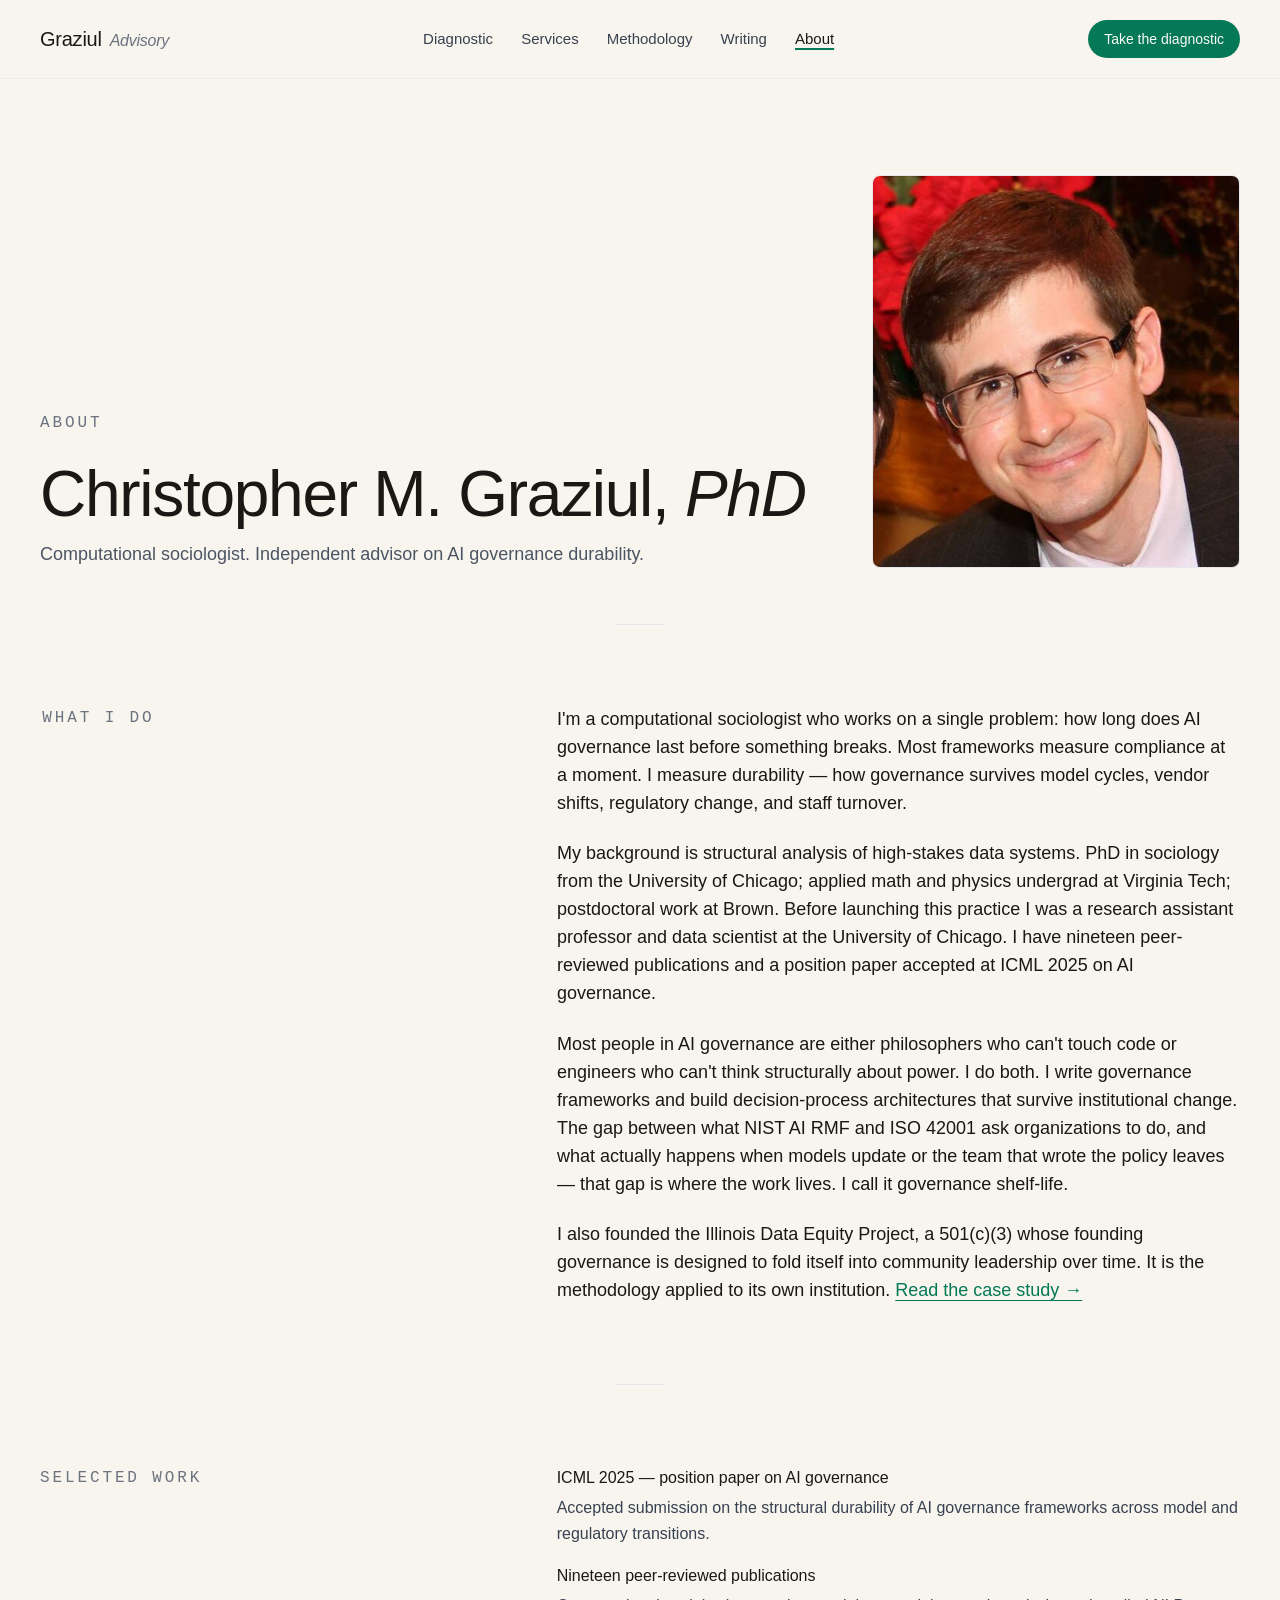
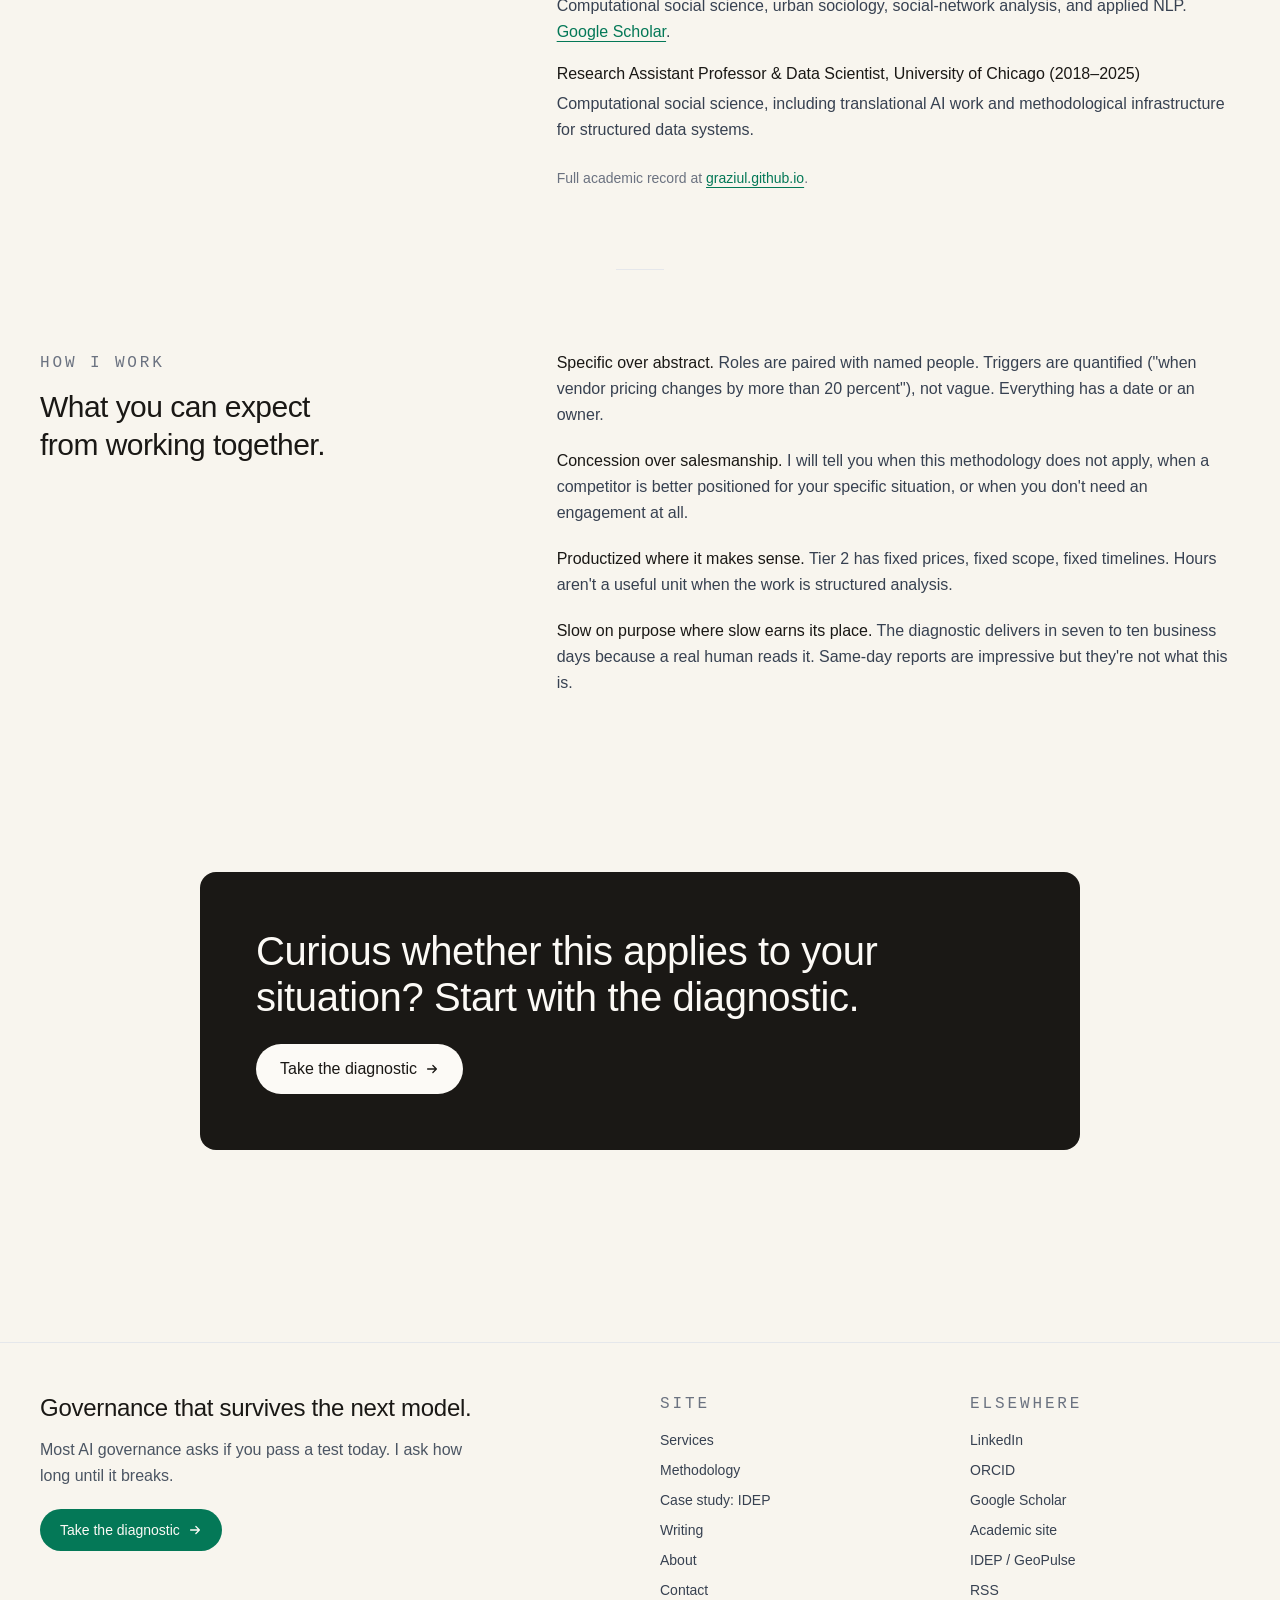
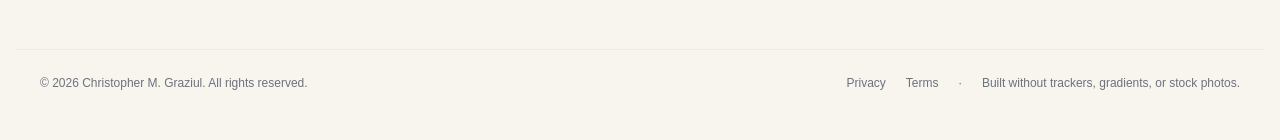
==== about/index.html @ d5909390 "deploy: typography fix + methodology consistency" ====
<!DOCTYPE html><html lang="en"> <head><meta charset="utf-8"><meta name="viewport" content="width=device-width, initial-scale=1, viewport-fit=cover"><meta name="generator" content="Astro v5.18.1"><title>About — Graziul Advisory</title><meta name="description" content="Christopher M. Graziul, PhD — computational sociologist working on AI governance durability. Independent advisory practice."><link rel="canonical" href="https://graziul.io/about/"><link rel="icon" href="/favicon.svg" type="image/svg+xml"><link rel="alternate icon" href="/favicon.ico"><link rel="apple-touch-icon" href="/apple-touch-icon.png"><meta name="theme-color" content="#F8F5EE" media="(prefers-color-scheme: light)"><meta property="og:site_name" content="Graziul Advisory"><meta property="og:title" content="About — Graziul Advisory"><meta property="og:description" content="Christopher M. Graziul, PhD — computational sociologist working on AI governance durability. Independent advisory practice."><meta property="og:url" content="https://graziul.io/about/"><meta property="og:type" content="website"><meta property="og:image" content="https://graziul.io/og/default.png"><meta name="twitter:card" content="summary_large_image"><meta name="twitter:creator" content="@cgraziul"><meta name="twitter:title" content="About — Graziul Advisory"><meta name="twitter:description" content="Christopher M. Graziul, PhD — computational sociologist working on AI governance durability. Independent advisory practice."><meta name="twitter:image" content="https://graziul.io/og/default.png"><link rel="alternate" type="application/rss+xml" title="Graziul Advisory — Writing" href="/writing/rss.xml"><link rel="sitemap" href="/sitemap-index.xml"><script defer data-domain="graziul.io" src="https://plausible.io/js/script.js"></script><script type="application/ld+json">{"@context":"https://schema.org","@type":"Person","name":"Christopher M. Graziul","givenName":"Christopher","familyName":"Graziul","jobTitle":"AI Governance Advisor","url":"https://graziul.io/","sameAs":["https://graziul.github.io/","https://orcid.org/0000-0001-8350-077X","https://scholar.google.com/citations?user=OQr5RwsAAAAJ","https://www.linkedin.com/in/christopher-graziul-6250344/"],"alumniOf":[{"@type":"CollegeOrUniversity","name":"University of Chicago"},{"@type":"CollegeOrUniversity","name":"Brown University"},{"@type":"CollegeOrUniversity","name":"Virginia Tech"}],"knowsAbout":["AI governance","AI policy durability","Computational sociology","Algorithmic accountability","Public-interest data infrastructure"]}</script><link rel="stylesheet" href="/_astro/index.4NivRf9x.css"><script type="module" src="/_astro/page.BT_9kWGp.js"></script></head> <body class="min-h-dvh bg-paper text-ink antialiased"> <a href="#main" class="sr-only focus:not-sr-only focus:fixed focus:top-3 focus:left-3 focus:z-50 focus:bg-ink focus:text-paper focus:px-4 focus:py-2 focus:rounded-md">
Skip to content
</a> <header class="border-b border-slate-200/70 bg-paper/85 backdrop-blur-sm sticky top-0 z-40"> <div class="container-wide flex items-center justify-between gap-6 py-4 md:py-5"> <a href="/" class="group inline-flex items-baseline gap-2 font-display text-lg md:text-xl tracking-tight text-ink hover:text-brand-800 transition-colors" aria-label="Graziul Advisory — home"> <span class="font-medium">Graziul</span> <span class="text-slate-500 text-sm md:text-base font-normal italic">Advisory</span> </a> <nav aria-label="Primary" class="hidden md:block"> <ul class="flex items-center gap-7 text-[15px] text-slate-700"> <li> <a href="/diagnostic/" class="transition-colors hover:text-brand-800 underline-offset-4 no-underline"> Diagnostic </a> </li><li> <a href="/services/" class="transition-colors hover:text-brand-800 underline-offset-4 no-underline"> Services </a> </li><li> <a href="/methodology/" class="transition-colors hover:text-brand-800 underline-offset-4 no-underline"> Methodology </a> </li><li> <a href="/writing/" class="transition-colors hover:text-brand-800 underline-offset-4 no-underline"> Writing </a> </li><li> <a href="/about/" aria-current="page" class="transition-colors hover:text-brand-800 underline-offset-4 text-ink underline decoration-brand-700 decoration-2"> About </a> </li> </ul> </nav> <div class="flex items-center gap-3"> <a href="/diagnostic/" class="hidden sm:inline-flex items-center gap-2 bg-brand-700 text-paper-50 px-4 py-2 rounded-full text-sm font-medium hover:bg-brand-800 transition-colors">
Take the diagnostic
</a>  <details class="md:hidden relative"> <summary class="list-none cursor-pointer p-2 -mr-2 rounded text-ink" aria-label="Toggle menu"> <svg width="22" height="22" viewBox="0 0 24 24" fill="none" stroke="currentColor" stroke-width="2" aria-hidden="true"> <path d="M4 7h16M4 12h16M4 17h16" stroke-linecap="round"></path> </svg> </summary> <nav aria-label="Mobile primary" class="absolute right-0 top-full mt-2 w-56 rounded-lg border border-slate-200 bg-paper-50 shadow-lg p-2"> <ul class="flex flex-col text-[15px]"> <li> <a href="/diagnostic/" class="block px-3 py-2 rounded-md hover:bg-slate-100"> Diagnostic </a> </li><li> <a href="/services/" class="block px-3 py-2 rounded-md hover:bg-slate-100"> Services </a> </li><li> <a href="/methodology/" class="block px-3 py-2 rounded-md hover:bg-slate-100"> Methodology </a> </li><li> <a href="/writing/" class="block px-3 py-2 rounded-md hover:bg-slate-100"> Writing </a> </li><li> <a href="/about/" class="block px-3 py-2 rounded-md hover:bg-slate-100"> About </a> </li> <li> <a href="/contact/" class="block px-3 py-2 rounded-md hover:bg-slate-100">
Contact
</a> </li> </ul> </nav> </details> </div> </div> </header> <main id="main" class="flex flex-col"> <section class="container-wide pt-20 md:pt-24 pb-10 md:pb-14"> <div class="grid md:grid-cols-12 gap-8 md:gap-12 items-end"> <div class="md:col-span-7 lg:col-span-8"> <p class="eyebrow">About</p> <h1 class="display-headline mt-6 text-4xl md:text-5xl lg:text-6xl leading-[1.05] tracking-tight">
Christopher M. Graziul, <span class="italic font-normal">PhD</span> </h1> <p class="mt-3 text-lg text-slate-600">
Computational sociologist. Independent advisor on AI governance durability.
</p> </div> <div class="md:col-span-5 lg:col-span-4"> <figure class="relative"> <img src="/images/chris-headshot.jpg" alt="Christopher M. Graziul" width="480" height="512" class="w-full max-w-[320px] md:max-w-none aspect-[15/16] object-cover rounded-lg border border-slate-200" loading="eager" decoding="async"> </figure> </div> </div> </section> <hr class="rule container-wide"> <section class="container-wide py-16 md:py-20"> <div class="grid md:grid-cols-12 gap-10"> <div class="md:col-span-4"> <p class="eyebrow">What I do</p> </div> <div class="md:col-span-7 md:col-start-6 prose prose-slate max-w-prose text-lg"> <p>
I'm a computational sociologist who works on a single problem: how
          long does AI governance last before something breaks. Most
          frameworks measure compliance at a moment. I measure durability —
          how governance survives model cycles, vendor shifts, regulatory
          change, and staff turnover.
</p> <p>
My background is structural analysis of high-stakes data systems.
          PhD in sociology from the University of Chicago; applied math and
          physics undergrad at Virginia Tech; postdoctoral work at Brown.
          Before launching this practice I was a research assistant
          professor and data scientist at the University of Chicago. I have
          nineteen peer-reviewed publications and a position paper accepted
          at ICML 2025 on AI governance.
</p> <p>
Most people in AI governance are either philosophers who can't
          touch code or engineers who can't think structurally about power.
          I do both. I write governance frameworks and build
          decision-process architectures that survive institutional change.
          The gap between what NIST AI RMF and ISO 42001 ask organizations
          to do, and what actually happens when models update or the team
          that wrote the policy leaves — that gap is where the work lives.
          I call it governance shelf-life.
</p> <p>
I also founded the Illinois Data Equity Project, a 501(c)(3) whose
          founding governance is designed to fold itself into community
          leadership over time. It is the methodology applied to its own
          institution.  <a href="/case-study/idep/" class="text-brand-700 hover:text-brand-800 underline underline-offset-4 decoration-1">
Read the case study →
</a> </p> </div> </div> </section> <hr class="rule container-wide"> <section class="container-wide py-16 md:py-20"> <div class="grid md:grid-cols-12 gap-10"> <div class="md:col-span-4"> <p class="eyebrow">Selected work</p> </div> <div class="md:col-span-7 md:col-start-6"> <ul class="space-y-4 text-slate-700"> <li> <p class="font-medium text-ink">ICML 2025 — position paper on AI governance</p> <p class="mt-1">Accepted submission on the structural durability of AI governance frameworks across model and regulatory transitions.</p> </li> <li> <p class="font-medium text-ink">Nineteen peer-reviewed publications</p> <p class="mt-1">Computational social science, urban sociology, social-network analysis, and applied NLP. <a href="https://scholar.google.com/citations?user=OQr5RwsAAAAJ" rel="noopener" class="text-brand-700 hover:text-brand-800 underline underline-offset-4 decoration-1">Google Scholar</a>.</p> </li> <li> <p class="font-medium text-ink">Research Assistant Professor &amp; Data Scientist, University of Chicago (2018–2025)</p> <p class="mt-1">Computational social science, including translational AI work and methodological infrastructure for structured data systems.</p> </li> </ul> <p class="mt-6 text-sm text-slate-500">
Full academic record at  <a href="https://graziul.github.io/" rel="noopener" class="text-brand-700 hover:text-brand-800 underline underline-offset-4 decoration-1">graziul.github.io</a>.
</p> </div> </div> </section> <hr class="rule container-wide"> <section class="container-wide py-16 md:py-20"> <div class="grid md:grid-cols-12 gap-10"> <div class="md:col-span-4"> <p class="eyebrow">How I work</p> <h2 class="display-headline mt-3 text-2xl md:text-3xl leading-tight">
What you can expect from working together.
</h2> </div> <div class="md:col-span-7 md:col-start-6 space-y-5 text-slate-700"> <p> <span class="font-medium text-ink">Specific over abstract.</span>  Roles are paired with named people. Triggers are quantified
          ("when vendor pricing changes by more than 20 percent"), not vague.
          Everything has a date or an owner.
</p> <p> <span class="font-medium text-ink">Concession over salesmanship.</span>  I will tell you when this methodology does not apply, when a
          competitor is better positioned for your specific situation, or
          when you don't need an engagement at all.
</p> <p> <span class="font-medium text-ink">Productized where it makes sense.</span>  Tier 2 has fixed prices, fixed scope, fixed timelines. Hours
          aren't a useful unit when the work is structured analysis.
</p> <p> <span class="font-medium text-ink">Slow on purpose where slow earns its place.</span>  The diagnostic delivers in seven to ten business days because
          a real human reads it. Same-day reports are impressive but they're
          not what this is.
</p> </div> </div> </section> <section class="container-wide py-16 md:py-24"> <div class="rounded-2xl bg-ink text-paper-50 p-10 md:p-14"> <p class="font-display text-3xl md:text-4xl leading-tight max-w-3xl">
Curious whether this applies to your situation? Start with the diagnostic.
</p> <div class="mt-6"> <a href="/diagnostic/" class="inline-flex items-center gap-2 bg-paper-50 text-ink px-6 py-3 rounded-full font-medium hover:bg-paper-200 transition-colors">
Take the diagnostic
<svg width="14" height="14" viewBox="0 0 16 16" fill="none" aria-hidden="true"> <path d="M3 8h10M9 4l4 4-4 4" stroke="currentColor" stroke-width="1.5" stroke-linecap="round" stroke-linejoin="round"></path> </svg> </a> </div> </div> </section>  </main> <footer class="border-t border-slate-200 mt-24 pb-12"> <div class="container-wide pt-12 grid gap-10 md:grid-cols-12"> <section class="md:col-span-6"> <p class="font-display text-2xl tracking-tight text-ink">
Governance that survives the next model.
</p> <p class="mt-3 text-slate-600 max-w-md">
Most AI governance asks if you pass a test today. I ask how long until it breaks.
</p> <a href="/diagnostic/" class="mt-5 inline-flex items-center gap-2 bg-brand-700 text-paper-50 px-5 py-2.5 rounded-full text-sm font-medium hover:bg-brand-800 transition-colors">
Take the diagnostic
<svg width="14" height="14" viewBox="0 0 16 16" fill="none" aria-hidden="true"> <path d="M3 8h10M9 4l4 4-4 4" stroke="currentColor" stroke-width="1.5" stroke-linecap="round" stroke-linejoin="round"></path> </svg> </a> </section> <section class="md:col-span-3"> <p class="eyebrow mb-3">Site</p> <ul class="space-y-2 text-sm"> <li><a href="/services/" class="text-slate-700 hover:text-brand-800">Services</a></li> <li><a href="/methodology/" class="text-slate-700 hover:text-brand-800">Methodology</a></li> <li><a href="/case-study/idep/" class="text-slate-700 hover:text-brand-800">Case study: IDEP</a></li> <li><a href="/writing/" class="text-slate-700 hover:text-brand-800">Writing</a></li> <li><a href="/about/" class="text-slate-700 hover:text-brand-800">About</a></li> <li><a href="/contact/" class="text-slate-700 hover:text-brand-800">Contact</a></li> </ul> </section> <section class="md:col-span-3"> <p class="eyebrow mb-3">Elsewhere</p> <ul class="space-y-2 text-sm"> <li> <a href="https://www.linkedin.com/in/christopher-graziul-6250344/" class="text-slate-700 hover:text-brand-800" rel="me noopener">LinkedIn</a> </li> <li> <a href="https://orcid.org/0000-0001-8350-077X" class="text-slate-700 hover:text-brand-800" rel="me noopener">ORCID</a> </li> <li> <a href="https://scholar.google.com/citations?user=OQr5RwsAAAAJ" class="text-slate-700 hover:text-brand-800" rel="me noopener">Google Scholar</a> </li> <li> <a href="https://graziul.github.io/" class="text-slate-700 hover:text-brand-800" rel="me noopener">Academic site</a> </li> <li> <a href="https://github.com/graziul/GeoPulse" class="text-slate-700 hover:text-brand-800" rel="noopener">IDEP / GeoPulse</a> </li> <li> <a href="/writing/rss.xml" class="text-slate-700 hover:text-brand-800">RSS</a> </li> </ul> </section> </div> <div class="container-wide mt-12 pt-6 border-t border-slate-200/70 flex flex-col md:flex-row justify-between gap-4 text-xs text-slate-500"> <p>© 2026 Christopher M. Graziul. <span class="hidden md:inline">All rights reserved.</span></p> <ul class="flex flex-wrap gap-x-5 gap-y-1"> <li><a href="/privacy/" class="hover:text-brand-800">Privacy</a></li> <li><a href="/terms/" class="hover:text-brand-800">Terms</a></li> <li><span aria-hidden="true">·</span></li> <li>Built without trackers, gradients, or stock photos.</li> </ul> </div> </footer> </body></html>
---- _astro/index.4NivRf9x.css ----
*,:before,:after{--tw-border-spacing-x: 0;--tw-border-spacing-y: 0;--tw-translate-x: 0;--tw-translate-y: 0;--tw-rotate: 0;--tw-skew-x: 0;--tw-skew-y: 0;--tw-scale-x: 1;--tw-scale-y: 1;--tw-pan-x: ;--tw-pan-y: ;--tw-pinch-zoom: ;--tw-scroll-snap-strictness: proximity;--tw-gradient-from-position: ;--tw-gradient-via-position: ;--tw-gradient-to-position: ;--tw-ordinal: ;--tw-slashed-zero: ;--tw-numeric-figure: ;--tw-numeric-spacing: ;--tw-numeric-fraction: ;--tw-ring-inset: ;--tw-ring-offset-width: 0px;--tw-ring-offset-color: #fff;--tw-ring-color: rgb(59 130 246 / .5);--tw-ring-offset-shadow: 0 0 #0000;--tw-ring-shadow: 0 0 #0000;--tw-shadow: 0 0 #0000;--tw-shadow-colored: 0 0 #0000;--tw-blur: ;--tw-brightness: ;--tw-contrast: ;--tw-grayscale: ;--tw-hue-rotate: ;--tw-invert: ;--tw-saturate: ;--tw-sepia: ;--tw-drop-shadow: ;--tw-backdrop-blur: ;--tw-backdrop-brightness: ;--tw-backdrop-contrast: ;--tw-backdrop-grayscale: ;--tw-backdrop-hue-rotate: ;--tw-backdrop-invert: ;--tw-backdrop-opacity: ;--tw-backdrop-saturate: ;--tw-backdrop-sepia: ;--tw-contain-size: ;--tw-contain-layout: ;--tw-contain-paint: ;--tw-contain-style: }::backdrop{--tw-border-spacing-x: 0;--tw-border-spacing-y: 0;--tw-translate-x: 0;--tw-translate-y: 0;--tw-rotate: 0;--tw-skew-x: 0;--tw-skew-y: 0;--tw-scale-x: 1;--tw-scale-y: 1;--tw-pan-x: ;--tw-pan-y: ;--tw-pinch-zoom: ;--tw-scroll-snap-strictness: proximity;--tw-gradient-from-position: ;--tw-gradient-via-position: ;--tw-gradient-to-position: ;--tw-ordinal: ;--tw-slashed-zero: ;--tw-numeric-figure: ;--tw-numeric-spacing: ;--tw-numeric-fraction: ;--tw-ring-inset: ;--tw-ring-offset-width: 0px;--tw-ring-offset-color: #fff;--tw-ring-color: rgb(59 130 246 / .5);--tw-ring-offset-shadow: 0 0 #0000;--tw-ring-shadow: 0 0 #0000;--tw-shadow: 0 0 #0000;--tw-shadow-colored: 0 0 #0000;--tw-blur: ;--tw-brightness: ;--tw-contrast: ;--tw-grayscale: ;--tw-hue-rotate: ;--tw-invert: ;--tw-saturate: ;--tw-sepia: ;--tw-drop-shadow: ;--tw-backdrop-blur: ;--tw-backdrop-brightness: ;--tw-backdrop-contrast: ;--tw-backdrop-grayscale: ;--tw-backdrop-hue-rotate: ;--tw-backdrop-invert: ;--tw-backdrop-opacity: ;--tw-backdrop-saturate: ;--tw-backdrop-sepia: ;--tw-contain-size: ;--tw-contain-layout: ;--tw-contain-paint: ;--tw-contain-style: }*,:before,:after{box-sizing:border-box;border-width:0;border-style:solid;border-color:#e5e7eb}:before,:after{--tw-content: ""}html,:host{line-height:1.5;-webkit-text-size-adjust:100%;-moz-tab-size:4;-o-tab-size:4;tab-size:4;font-family:Inter,-apple-system,BlinkMacSystemFont,Segoe UI,Roboto,Helvetica,Arial,sans-serif;font-feature-settings:normal;font-variation-settings:normal;-webkit-tap-highlight-color:transparent}body{margin:0;line-height:inherit}hr{height:0;color:inherit;border-top-width:1px}abbr:where([title]){-webkit-text-decoration:underline dotted;text-decoration:underline dotted}h1,h2,h3,h4,h5,h6{font-size:inherit;font-weight:inherit}b,strong{font-weight:bolder}code,kbd,samp,pre{font-family:JetBrains Mono,Menlo,Monaco,Consolas,Courier New,monospace;font-feature-settings:normal;font-variation-settings:normal;font-size:1em}small{font-size:80%}sub,sup{font-size:75%;line-height:0;position:relative;vertical-align:baseline}sub{bottom:-.25em}sup{top:-.5em}table{text-indent:0;border-color:inherit;border-collapse:collapse}button,input,optgroup,select,textarea{font-family:inherit;font-feature-settings:inherit;font-variation-settings:inherit;font-size:100%;font-weight:inherit;line-height:inherit;letter-spacing:inherit;color:inherit;margin:0;padding:0}button,select{text-transform:none}button,input:where([type=button]),input:where([type=reset]),input:where([type=submit]){-webkit-appearance:button;background-color:transparent;background-image:none}:-moz-focusring{outline:auto}:-moz-ui-invalid{box-shadow:none}progress{vertical-align:baseline}::-webkit-inner-spin-button,::-webkit-outer-spin-button{height:auto}[type=search]{-webkit-appearance:textfield;outline-offset:-2px}::-webkit-search-decoration{-webkit-appearance:none}::-webkit-file-upload-button{-webkit-appearance:button;font:inherit}summary{display:list-item}blockquote,dl,dd,h1,h2,h3,h4,h5,h6,hr,figure,p,pre{margin:0}fieldset{margin:0;padding:0}legend{padding:0}ol,ul,menu{list-style:none;margin:0;padding:0}dialog{padding:0}textarea{resize:vertical}input::-moz-placeholder,textarea::-moz-placeholder{opacity:1;color:#9ca3af}input::placeholder,textarea::placeholder{opacity:1;color:#9ca3af}button,[role=button]{cursor:pointer}:disabled{cursor:default}img,svg,video,canvas,audio,iframe,embed,object{display:block;vertical-align:middle}img,video{max-width:100%;height:auto}[hidden]:where(:not([hidden=until-found])){display:none}:root{color-scheme:light;--color-paper: 248 245 238;--color-ink: 26 24 21;--color-brand: 4 120 87}html{background-color:#f8f5ee;color:#1a1815;font-family:Inter,-apple-system,BlinkMacSystemFont,Segoe UI,Roboto,Helvetica,Arial,sans-serif;font-feature-settings:"cv11","ss01","ss03";text-rendering:optimizeLegibility;-webkit-font-smoothing:antialiased;-moz-osx-font-smoothing:grayscale}body{min-height:100dvh;line-height:1.625}::-moz-selection{background-color:#d1fae5;color:#064e3b}::selection{background-color:#d1fae5;color:#064e3b}*:focus-visible{outline:2px solid #047857;outline-offset:2px;border-radius:2px}h1,h2,h3,h4,h5,h6,p,ul,ol,figure{margin:0}a{color:inherit;text-decoration:inherit}.prose{color:#1a1815;max-width:68ch}.prose :where(p):not(:where([class~=not-prose],[class~=not-prose] *)){margin-top:1.25em;margin-bottom:1.25em}.prose :where([class~=lead]):not(:where([class~=not-prose],[class~=not-prose] *)){color:var(--tw-prose-lead);font-size:1.25em;line-height:1.6;margin-top:1.2em;margin-bottom:1.2em}.prose :where(a):not(:where([class~=not-prose],[class~=not-prose] *)){color:#047857;text-decoration:underline;font-weight:500;text-underline-offset:.2em;text-decoration-thickness:1px}.prose :where(a):not(:where([class~=not-prose],[class~=not-prose] *)):hover{color:#065f46}.prose :where(strong):not(:where([class~=not-prose],[class~=not-prose] *)){color:var(--tw-prose-bold);font-weight:600}.prose :where(a strong):not(:where([class~=not-prose],[class~=not-prose] *)){color:inherit}.prose :where(blockquote strong):not(:where([class~=not-prose],[class~=not-prose] *)){color:inherit}.prose :where(thead th strong):not(:where([class~=not-prose],[class~=not-prose] *)){color:inherit}.prose :where(ol):not(:where([class~=not-prose],[class~=not-prose] *)){list-style-type:decimal;margin-top:1.25em;margin-bottom:1.25em;padding-inline-start:1.625em}.prose :where(ol[type=A]):not(:where([class~=not-prose],[class~=not-prose] *)){list-style-type:upper-alpha}.prose :where(ol[type=a]):not(:where([class~=not-prose],[class~=not-prose] *)){list-style-type:lower-alpha}.prose :where(ol[type=A s]):not(:where([class~=not-prose],[class~=not-prose] *)){list-style-type:upper-alpha}.prose :where(ol[type=a s]):not(:where([class~=not-prose],[class~=not-prose] *)){list-style-type:lower-alpha}.prose :where(ol[type=I]):not(:where([class~=not-prose],[class~=not-prose] *)){list-style-type:upper-roman}.prose :where(ol[type=i]):not(:where([class~=not-prose],[class~=not-prose] *)){list-style-type:lower-roman}.prose :where(ol[type=I s]):not(:where([class~=not-prose],[class~=not-prose] *)){list-style-type:upper-roman}.prose :where(ol[type=i s]):not(:where([class~=not-prose],[class~=not-prose] *)){list-style-type:lower-roman}.prose :where(ol[type="1"]):not(:where([class~=not-prose],[class~=not-prose] *)){list-style-type:decimal}.prose :where(ul):not(:where([class~=not-prose],[class~=not-prose] *)){list-style-type:disc;margin-top:1.25em;margin-bottom:1.25em;padding-inline-start:1.625em}.prose :where(ol>li):not(:where([class~=not-prose],[class~=not-prose] *))::marker{font-weight:400;color:var(--tw-prose-counters)}.prose :where(ul>li):not(:where([class~=not-prose],[class~=not-prose] *))::marker{color:var(--tw-prose-bullets)}.prose :where(dt):not(:where([class~=not-prose],[class~=not-prose] *)){color:var(--tw-prose-headings);font-weight:600;margin-top:1.25em}.prose :where(hr):not(:where([class~=not-prose],[class~=not-prose] *)){border-color:var(--tw-prose-hr);border-top-width:1px;margin-top:3em;margin-bottom:3em}.prose :where(blockquote):not(:where([class~=not-prose],[class~=not-prose] *)){font-weight:500;font-style:normal;color:#374151;border-inline-start-width:.25rem;border-inline-start-color:var(--tw-prose-quote-borders);quotes:none;margin-top:1.6em;margin-bottom:1.6em;padding-inline-start:1em;border-left-color:#047857}.prose :where(blockquote p:first-of-type):not(:where([class~=not-prose],[class~=not-prose] *)):before{content:open-quote}.prose :where(blockquote p:last-of-type):not(:where([class~=not-prose],[class~=not-prose] *)):after{content:close-quote}.prose :where(h1):not(:where([class~=not-prose],[class~=not-prose] *)){color:var(--tw-prose-headings);font-weight:800;font-size:2.25em;margin-top:0;margin-bottom:.8888889em;line-height:1.1111111}.prose :where(h1 strong):not(:where([class~=not-prose],[class~=not-prose] *)){font-weight:900;color:inherit}.prose :where(h2):not(:where([class~=not-prose],[class~=not-prose] *)){color:var(--tw-prose-headings);font-weight:700;font-size:1.5em;margin-top:2em;margin-bottom:1em;line-height:1.3333333}.prose :where(h2 strong):not(:where([class~=not-prose],[class~=not-prose] *)){font-weight:800;color:inherit}.prose :where(h3):not(:where([class~=not-prose],[class~=not-prose] *)){color:var(--tw-prose-headings);font-weight:600;font-size:1.25em;margin-top:1.6em;margin-bottom:.6em;line-height:1.6}.prose :where(h3 strong):not(:where([class~=not-prose],[class~=not-prose] *)){font-weight:700;color:inherit}.prose :where(h4):not(:where([class~=not-prose],[class~=not-prose] *)){color:var(--tw-prose-headings);font-weight:600;margin-top:1.5em;margin-bottom:.5em;line-height:1.5}.prose :where(h4 strong):not(:where([class~=not-prose],[class~=not-prose] *)){font-weight:700;color:inherit}.prose :where(img):not(:where([class~=not-prose],[class~=not-prose] *)){margin-top:2em;margin-bottom:2em}.prose :where(picture):not(:where([class~=not-prose],[class~=not-prose] *)){display:block;margin-top:2em;margin-bottom:2em}.prose :where(video):not(:where([class~=not-prose],[class~=not-prose] *)){margin-top:2em;margin-bottom:2em}.prose :where(kbd):not(:where([class~=not-prose],[class~=not-prose] *)){font-weight:500;font-family:inherit;color:var(--tw-prose-kbd);box-shadow:0 0 0 1px var(--tw-prose-kbd-shadows),0 3px 0 var(--tw-prose-kbd-shadows);font-size:.875em;border-radius:.3125rem;padding-top:.1875em;padding-inline-end:.375em;padding-bottom:.1875em;padding-inline-start:.375em}.prose :where(code):not(:where([class~=not-prose],[class~=not-prose] *)){color:var(--tw-prose-code);font-weight:400;font-size:.875em;font-family:JetBrains Mono,Menlo,Monaco,Consolas,Courier New,monospace;background-color:#f3f4f6;padding:.125rem .25rem;border-radius:.25rem}.prose :where(code):not(:where([class~=not-prose],[class~=not-prose] *)):before{content:none}.prose :where(code):not(:where([class~=not-prose],[class~=not-prose] *)):after{content:none}.prose :where(a code):not(:where([class~=not-prose],[class~=not-prose] *)){color:inherit}.prose :where(h1 code):not(:where([class~=not-prose],[class~=not-prose] *)){color:inherit}.prose :where(h2 code):not(:where([class~=not-prose],[class~=not-prose] *)){color:inherit;font-size:.875em}.prose :where(h3 code):not(:where([class~=not-prose],[class~=not-prose] *)){color:inherit;font-size:.9em}.prose :where(h4 code):not(:where([class~=not-prose],[class~=not-prose] *)){color:inherit}.prose :where(blockquote code):not(:where([class~=not-prose],[class~=not-prose] *)){color:inherit}.prose :where(thead th code):not(:where([class~=not-prose],[class~=not-prose] *)){color:inherit}.prose :where(pre):not(:where([class~=not-prose],[class~=not-prose] *)){color:var(--tw-prose-pre-code);background-color:var(--tw-prose-pre-bg);overflow-x:auto;font-weight:400;font-size:.875em;line-height:1.7142857;margin-top:1.7142857em;margin-bottom:1.7142857em;border-radius:.375rem;padding-top:.8571429em;padding-inline-end:1.1428571em;padding-bottom:.8571429em;padding-inline-start:1.1428571em}.prose :where(pre code):not(:where([class~=not-prose],[class~=not-prose] *)){background-color:transparent;border-width:0;border-radius:0;padding:0;font-weight:inherit;color:inherit;font-size:inherit;font-family:inherit;line-height:inherit}.prose :where(pre code):not(:where([class~=not-prose],[class~=not-prose] *)):before{content:none}.prose :where(pre code):not(:where([class~=not-prose],[class~=not-prose] *)):after{content:none}.prose :where(table):not(:where([class~=not-prose],[class~=not-prose] *)){width:100%;table-layout:auto;margin-top:2em;margin-bottom:2em;font-size:.875em;line-height:1.7142857}.prose :where(thead):not(:where([class~=not-prose],[class~=not-prose] *)){border-bottom-width:1px;border-bottom-color:var(--tw-prose-th-borders)}.prose :where(thead th):not(:where([class~=not-prose],[class~=not-prose] *)){color:var(--tw-prose-headings);font-weight:600;vertical-align:bottom;padding-inline-end:.5714286em;padding-bottom:.5714286em;padding-inline-start:.5714286em}.prose :where(tbody tr):not(:where([class~=not-prose],[class~=not-prose] *)){border-bottom-width:1px;border-bottom-color:var(--tw-prose-td-borders)}.prose :where(tbody tr:last-child):not(:where([class~=not-prose],[class~=not-prose] *)){border-bottom-width:0}.prose :where(tbody td):not(:where([class~=not-prose],[class~=not-prose] *)){vertical-align:baseline}.prose :where(tfoot):not(:where([class~=not-prose],[class~=not-prose] *)){border-top-width:1px;border-top-color:var(--tw-prose-th-borders)}.prose :where(tfoot td):not(:where([class~=not-prose],[class~=not-prose] *)){vertical-align:top}.prose :where(th,td):not(:where([class~=not-prose],[class~=not-prose] *)){text-align:start}.prose :where(figure>*):not(:where([class~=not-prose],[class~=not-prose] *)){margin-top:0;margin-bottom:0}.prose :where(figcaption):not(:where([class~=not-prose],[class~=not-prose] *)){color:var(--tw-prose-captions);font-size:.875em;line-height:1.4285714;margin-top:.8571429em}.prose{--tw-prose-body: #374151;--tw-prose-headings: #111827;--tw-prose-lead: #4b5563;--tw-prose-links: #111827;--tw-prose-bold: #111827;--tw-prose-counters: #6b7280;--tw-prose-bullets: #d1d5db;--tw-prose-hr: #e5e7eb;--tw-prose-quotes: #111827;--tw-prose-quote-borders: #e5e7eb;--tw-prose-captions: #6b7280;--tw-prose-kbd: #111827;--tw-prose-kbd-shadows: rgb(17 24 39 / 10%);--tw-prose-code: #111827;--tw-prose-pre-code: #e5e7eb;--tw-prose-pre-bg: #1f2937;--tw-prose-th-borders: #d1d5db;--tw-prose-td-borders: #e5e7eb;--tw-prose-invert-body: #d1d5db;--tw-prose-invert-headings: #fff;--tw-prose-invert-lead: #9ca3af;--tw-prose-invert-links: #fff;--tw-prose-invert-bold: #fff;--tw-prose-invert-counters: #9ca3af;--tw-prose-invert-bullets: #4b5563;--tw-prose-invert-hr: #374151;--tw-prose-invert-quotes: #f3f4f6;--tw-prose-invert-quote-borders: #374151;--tw-prose-invert-captions: #9ca3af;--tw-prose-invert-kbd: #fff;--tw-prose-invert-kbd-shadows: rgb(255 255 255 / 10%);--tw-prose-invert-code: #fff;--tw-prose-invert-pre-code: #d1d5db;--tw-prose-invert-pre-bg: rgb(0 0 0 / 50%);--tw-prose-invert-th-borders: #4b5563;--tw-prose-invert-td-borders: #374151;font-size:1rem;line-height:1.75}.prose :where(picture>img):not(:where([class~=not-prose],[class~=not-prose] *)){margin-top:0;margin-bottom:0}.prose :where(li):not(:where([class~=not-prose],[class~=not-prose] *)){margin-top:.5em;margin-bottom:.5em}.prose :where(ol>li):not(:where([class~=not-prose],[class~=not-prose] *)){padding-inline-start:.375em}.prose :where(ul>li):not(:where([class~=not-prose],[class~=not-prose] *)){padding-inline-start:.375em}.prose :where(.prose>ul>li p):not(:where([class~=not-prose],[class~=not-prose] *)){margin-top:.75em;margin-bottom:.75em}.prose :where(.prose>ul>li>p:first-child):not(:where([class~=not-prose],[class~=not-prose] *)){margin-top:1.25em}.prose :where(.prose>ul>li>p:last-child):not(:where([class~=not-prose],[class~=not-prose] *)){margin-bottom:1.25em}.prose :where(.prose>ol>li>p:first-child):not(:where([class~=not-prose],[class~=not-prose] *)){margin-top:1.25em}.prose :where(.prose>ol>li>p:last-child):not(:where([class~=not-prose],[class~=not-prose] *)){margin-bottom:1.25em}.prose :where(ul ul,ul ol,ol ul,ol ol):not(:where([class~=not-prose],[class~=not-prose] *)){margin-top:.75em;margin-bottom:.75em}.prose :where(dl):not(:where([class~=not-prose],[class~=not-prose] *)){margin-top:1.25em;margin-bottom:1.25em}.prose :where(dd):not(:where([class~=not-prose],[class~=not-prose] *)){margin-top:.5em;padding-inline-start:1.625em}.prose :where(hr+*):not(:where([class~=not-prose],[class~=not-prose] *)){margin-top:0}.prose :where(h2+*):not(:where([class~=not-prose],[class~=not-prose] *)){margin-top:0}.prose :where(h3+*):not(:where([class~=not-prose],[class~=not-prose] *)){margin-top:0}.prose :where(h4+*):not(:where([class~=not-prose],[class~=not-prose] *)){margin-top:0}.prose :where(thead th:first-child):not(:where([class~=not-prose],[class~=not-prose] *)){padding-inline-start:0}.prose :where(thead th:last-child):not(:where([class~=not-prose],[class~=not-prose] *)){padding-inline-end:0}.prose :where(tbody td,tfoot td):not(:where([class~=not-prose],[class~=not-prose] *)){padding-top:.5714286em;padding-inline-end:.5714286em;padding-bottom:.5714286em;padding-inline-start:.5714286em}.prose :where(tbody td:first-child,tfoot td:first-child):not(:where([class~=not-prose],[class~=not-prose] *)){padding-inline-start:0}.prose :where(tbody td:last-child,tfoot td:last-child):not(:where([class~=not-prose],[class~=not-prose] *)){padding-inline-end:0}.prose :where(figure):not(:where([class~=not-prose],[class~=not-prose] *)){margin-top:2em;margin-bottom:2em}.prose :where(.prose>:first-child):not(:where([class~=not-prose],[class~=not-prose] *)){margin-top:0}.prose :where(.prose>:last-child):not(:where([class~=not-prose],[class~=not-prose] *)){margin-bottom:0}.prose :where(h1,h2,h3,h4):not(:where([class~=not-prose],[class~=not-prose] *)){font-family:Newsreader,Source Serif 4,Charter,Georgia,Cambria,serif;font-weight:500;letter-spacing:-.012em;color:#1a1815}.prose-slate{--tw-prose-body: #334155;--tw-prose-headings: #0f172a;--tw-prose-lead: #475569;--tw-prose-links: #0f172a;--tw-prose-bold: #0f172a;--tw-prose-counters: #64748b;--tw-prose-bullets: #cbd5e1;--tw-prose-hr: #e2e8f0;--tw-prose-quotes: #0f172a;--tw-prose-quote-borders: #e2e8f0;--tw-prose-captions: #64748b;--tw-prose-kbd: #0f172a;--tw-prose-kbd-shadows: rgb(15 23 42 / 10%);--tw-prose-code: #0f172a;--tw-prose-pre-code: #e2e8f0;--tw-prose-pre-bg: #1e293b;--tw-prose-th-borders: #cbd5e1;--tw-prose-td-borders: #e2e8f0;--tw-prose-invert-body: #cbd5e1;--tw-prose-invert-headings: #fff;--tw-prose-invert-lead: #94a3b8;--tw-prose-invert-links: #fff;--tw-prose-invert-bold: #fff;--tw-prose-invert-counters: #94a3b8;--tw-prose-invert-bullets: #475569;--tw-prose-invert-hr: #334155;--tw-prose-invert-quotes: #f1f5f9;--tw-prose-invert-quote-borders: #334155;--tw-prose-invert-captions: #94a3b8;--tw-prose-invert-kbd: #fff;--tw-prose-invert-kbd-shadows: rgb(255 255 255 / 10%);--tw-prose-invert-code: #fff;--tw-prose-invert-pre-code: #cbd5e1;--tw-prose-invert-pre-bg: rgb(0 0 0 / 50%);--tw-prose-invert-th-borders: #475569;--tw-prose-invert-td-borders: #334155}.display-headline{font-family:Newsreader,Source Serif 4,Charter,Georgia,Cambria,serif;font-weight:400;letter-spacing:-.018em;color:#1a1815;text-wrap:balance}.eyebrow{font-family:JetBrains Mono,Menlo,Monaco,Consolas,Courier New,monospace;font-size:.75rem[0];text-transform:uppercase;letter-spacing:.18em;color:#6b7280}.rule{border:0;border-top:1px solid #E5E7EB}.container-wide{max-width:78rem;margin-inline:auto;padding-inline:1.5rem}.sr-only{position:absolute;width:1px;height:1px;padding:0;margin:-1px;overflow:hidden;clip:rect(0,0,0,0);white-space:nowrap;border-width:0}.fixed{position:fixed}.absolute{position:absolute}.relative{position:relative}.sticky{position:sticky}.right-0{right:0}.top-0{top:0}.top-full{top:100%}.z-40{z-index:40}.-mr-2{margin-right:-.5rem}.mb-10{margin-bottom:2.5rem}.mb-12{margin-bottom:3rem}.mb-3{margin-bottom:.75rem}.mt-1{margin-top:.25rem}.mt-10{margin-top:2.5rem}.mt-12{margin-top:3rem}.mt-2{margin-top:.5rem}.mt-24{margin-top:6rem}.mt-3{margin-top:.75rem}.mt-4{margin-top:1rem}.mt-5{margin-top:1.25rem}.mt-6{margin-top:1.5rem}.mt-8{margin-top:2rem}.mt-auto{margin-top:auto}.block{display:block}.flex{display:flex}.inline-flex{display:inline-flex}.grid{display:grid}.hidden{display:none}.aspect-\[15\/16\]{aspect-ratio:15/16}.min-h-dvh{min-height:100dvh}.w-56{width:14rem}.w-full{width:100%}.max-w-3xl{max-width:48rem}.max-w-\[18ch\]{max-width:18ch}.max-w-\[20ch\]{max-width:20ch}.max-w-\[22ch\]{max-width:22ch}.max-w-\[320px\]{max-width:320px}.max-w-md{max-width:28rem}.max-w-prose{max-width:68ch}.cursor-pointer{cursor:pointer}.list-none{list-style-type:none}.flex-col{flex-direction:column}.flex-wrap{flex-wrap:wrap}.items-end{align-items:flex-end}.items-center{align-items:center}.items-baseline{align-items:baseline}.justify-between{justify-content:space-between}.gap-10{gap:2.5rem}.gap-2{gap:.5rem}.gap-3{gap:.75rem}.gap-4{gap:1rem}.gap-5{gap:1.25rem}.gap-6{gap:1.5rem}.gap-7{gap:1.75rem}.gap-8{gap:2rem}.gap-x-5{-moz-column-gap:1.25rem;column-gap:1.25rem}.gap-x-6{-moz-column-gap:1.5rem;column-gap:1.5rem}.gap-x-8{-moz-column-gap:2rem;column-gap:2rem}.gap-y-1{row-gap:.25rem}.gap-y-2{row-gap:.5rem}.gap-y-6{row-gap:1.5rem}.space-y-2>:not([hidden])~:not([hidden]){--tw-space-y-reverse: 0;margin-top:calc(.5rem * calc(1 - var(--tw-space-y-reverse)));margin-bottom:calc(.5rem * var(--tw-space-y-reverse))}.space-y-4>:not([hidden])~:not([hidden]){--tw-space-y-reverse: 0;margin-top:calc(1rem * calc(1 - var(--tw-space-y-reverse)));margin-bottom:calc(1rem * var(--tw-space-y-reverse))}.space-y-5>:not([hidden])~:not([hidden]){--tw-space-y-reverse: 0;margin-top:calc(1.25rem * calc(1 - var(--tw-space-y-reverse)));margin-bottom:calc(1.25rem * var(--tw-space-y-reverse))}.space-y-6>:not([hidden])~:not([hidden]){--tw-space-y-reverse: 0;margin-top:calc(1.5rem * calc(1 - var(--tw-space-y-reverse)));margin-bottom:calc(1.5rem * var(--tw-space-y-reverse))}.text-pretty{text-wrap:pretty}.rounded{border-radius:.25rem}.rounded-2xl{border-radius:1rem}.rounded-full{border-radius:9999px}.rounded-lg{border-radius:.5rem}.rounded-md{border-radius:.375rem}.rounded-xl{border-radius:.75rem}.border{border-width:1px}.border-b{border-bottom-width:1px}.border-l-2{border-left-width:2px}.border-l-4{border-left-width:4px}.border-t{border-top-width:1px}.border-amber-200{--tw-border-opacity: 1;border-color:rgb(253 230 138 / var(--tw-border-opacity, 1))}.border-brand-200{--tw-border-opacity: 1;border-color:rgb(167 243 208 / var(--tw-border-opacity, 1))}.border-brand-700{--tw-border-opacity: 1;border-color:rgb(4 120 87 / var(--tw-border-opacity, 1))}.border-brand-700\/30{border-color:#0478574d}.border-brand-700\/40{border-color:#04785766}.border-orange-200{--tw-border-opacity: 1;border-color:rgb(254 215 170 / var(--tw-border-opacity, 1))}.border-risk-100{--tw-border-opacity: 1;border-color:rgb(254 226 226 / var(--tw-border-opacity, 1))}.border-slate-200{--tw-border-opacity: 1;border-color:rgb(229 231 235 / var(--tw-border-opacity, 1))}.border-slate-200\/70{border-color:#e5e7ebb3}.border-slate-300{--tw-border-opacity: 1;border-color:rgb(209 213 219 / var(--tw-border-opacity, 1))}.border-l-amber-700{--tw-border-opacity: 1;border-left-color:rgb(180 83 9 / var(--tw-border-opacity, 1))}.border-l-brand-700{--tw-border-opacity: 1;border-left-color:rgb(4 120 87 / var(--tw-border-opacity, 1))}.border-l-orange-600{--tw-border-opacity: 1;border-left-color:rgb(234 88 12 / var(--tw-border-opacity, 1))}.border-l-risk-700{--tw-border-opacity: 1;border-left-color:rgb(185 28 28 / var(--tw-border-opacity, 1))}.bg-amber-50{--tw-bg-opacity: 1;background-color:rgb(254 243 199 / var(--tw-bg-opacity, 1))}.bg-brand-100{--tw-bg-opacity: 1;background-color:rgb(209 250 229 / var(--tw-bg-opacity, 1))}.bg-brand-700{--tw-bg-opacity: 1;background-color:rgb(4 120 87 / var(--tw-bg-opacity, 1))}.bg-ink{--tw-bg-opacity: 1;background-color:rgb(26 24 21 / var(--tw-bg-opacity, 1))}.bg-orange-50{--tw-bg-opacity: 1;background-color:rgb(255 247 237 / var(--tw-bg-opacity, 1))}.bg-paper{--tw-bg-opacity: 1;background-color:rgb(248 245 238 / var(--tw-bg-opacity, 1))}.bg-paper-200\/50{background-color:#efeadf80}.bg-paper-50{--tw-bg-opacity: 1;background-color:rgb(252 250 246 / var(--tw-bg-opacity, 1))}.bg-paper\/85{background-color:#f8f5eed9}.bg-risk-50{--tw-bg-opacity: 1;background-color:rgb(254 242 242 / var(--tw-bg-opacity, 1))}.bg-risk-50\/50{background-color:#fef2f280}.object-cover{-o-object-fit:cover;object-fit:cover}.p-10{padding:2.5rem}.p-2{padding:.5rem}.p-5{padding:1.25rem}.p-6{padding:1.5rem}.p-8{padding:2rem}.px-2{padding-left:.5rem;padding-right:.5rem}.px-2\.5{padding-left:.625rem;padding-right:.625rem}.px-3{padding-left:.75rem;padding-right:.75rem}.px-4{padding-left:1rem;padding-right:1rem}.px-5{padding-left:1.25rem;padding-right:1.25rem}.px-6{padding-left:1.5rem;padding-right:1.5rem}.py-0\.5{padding-top:.125rem;padding-bottom:.125rem}.py-12{padding-top:3rem;padding-bottom:3rem}.py-16{padding-top:4rem;padding-bottom:4rem}.py-2{padding-top:.5rem;padding-bottom:.5rem}.py-2\.5{padding-top:.625rem;padding-bottom:.625rem}.py-20{padding-top:5rem;padding-bottom:5rem}.py-3{padding-top:.75rem;padding-bottom:.75rem}.py-4{padding-top:1rem;padding-bottom:1rem}.pb-10{padding-bottom:2.5rem}.pb-12{padding-bottom:3rem}.pb-16{padding-bottom:4rem}.pb-20{padding-bottom:5rem}.pb-24{padding-bottom:6rem}.pl-5{padding-left:1.25rem}.pl-6{padding-left:1.5rem}.pt-10{padding-top:2.5rem}.pt-12{padding-top:3rem}.pt-20{padding-top:5rem}.pt-32{padding-top:8rem}.pt-6{padding-top:1.5rem}.align-super{vertical-align:super}.font-display{font-family:Newsreader,Source Serif 4,Charter,Georgia,Cambria,serif}.font-mono{font-family:JetBrains Mono,Menlo,Monaco,Consolas,Courier New,monospace}.font-sans{font-family:Inter,-apple-system,BlinkMacSystemFont,Segoe UI,Roboto,Helvetica,Arial,sans-serif}.text-2xl{font-size:1.5rem;line-height:2.125rem}.text-3xl{font-size:1.875rem;line-height:2.375rem}.text-4xl{font-size:2.5rem;line-height:2.875rem;letter-spacing:-.01em}.text-\[10px\]{font-size:10px}.text-\[15px\]{font-size:15px}.text-base{font-size:1rem;line-height:1.625rem}.text-lg{font-size:1.125rem;line-height:1.75rem}.text-sm{font-size:.875rem;line-height:1.375rem}.text-xl{font-size:1.25rem;line-height:1.875rem}.text-xs{font-size:.75rem;line-height:1.125rem}.font-medium{font-weight:500}.font-normal{font-weight:400}.uppercase{text-transform:uppercase}.italic{font-style:italic}.leading-\[1\.05\]{line-height:1.05}.leading-none{line-height:1}.leading-relaxed{line-height:1.625}.leading-snug{line-height:1.375}.leading-tight{line-height:1.25}.tracking-tight{letter-spacing:-.012em}.tracking-widest{letter-spacing:.1em}.text-amber-700{--tw-text-opacity: 1;color:rgb(180 83 9 / var(--tw-text-opacity, 1))}.text-brand-700{--tw-text-opacity: 1;color:rgb(4 120 87 / var(--tw-text-opacity, 1))}.text-brand-800{--tw-text-opacity: 1;color:rgb(6 95 70 / var(--tw-text-opacity, 1))}.text-ink{--tw-text-opacity: 1;color:rgb(26 24 21 / var(--tw-text-opacity, 1))}.text-orange-700{--tw-text-opacity: 1;color:rgb(194 65 12 / var(--tw-text-opacity, 1))}.text-paper-50{--tw-text-opacity: 1;color:rgb(252 250 246 / var(--tw-text-opacity, 1))}.text-risk-900{--tw-text-opacity: 1;color:rgb(153 27 27 / var(--tw-text-opacity, 1))}.text-slate-500{--tw-text-opacity: 1;color:rgb(107 114 128 / var(--tw-text-opacity, 1))}.text-slate-600{--tw-text-opacity: 1;color:rgb(75 85 99 / var(--tw-text-opacity, 1))}.text-slate-700{--tw-text-opacity: 1;color:rgb(55 65 81 / var(--tw-text-opacity, 1))}.underline{text-decoration-line:underline}.no-underline{text-decoration-line:none}.decoration-brand-700{text-decoration-color:#047857}.decoration-1{text-decoration-thickness:1px}.decoration-2{text-decoration-thickness:2px}.underline-offset-2{text-underline-offset:2px}.underline-offset-4{text-underline-offset:4px}.antialiased{-webkit-font-smoothing:antialiased;-moz-osx-font-smoothing:grayscale}.shadow-\[0_1px_0_rgba\(4\,120\,87\,0\.06\)\]{--tw-shadow: 0 1px 0 rgba(4,120,87,.06);--tw-shadow-colored: 0 1px 0 var(--tw-shadow-color);box-shadow:var(--tw-ring-offset-shadow, 0 0 #0000),var(--tw-ring-shadow, 0 0 #0000),var(--tw-shadow)}.shadow-lg{--tw-shadow: 0 10px 15px -3px rgb(0 0 0 / .1), 0 4px 6px -4px rgb(0 0 0 / .1);--tw-shadow-colored: 0 10px 15px -3px var(--tw-shadow-color), 0 4px 6px -4px var(--tw-shadow-color);box-shadow:var(--tw-ring-offset-shadow, 0 0 #0000),var(--tw-ring-shadow, 0 0 #0000),var(--tw-shadow)}.ring-1{--tw-ring-offset-shadow: var(--tw-ring-inset) 0 0 0 var(--tw-ring-offset-width) var(--tw-ring-offset-color);--tw-ring-shadow: var(--tw-ring-inset) 0 0 0 calc(1px + var(--tw-ring-offset-width)) var(--tw-ring-color);box-shadow:var(--tw-ring-offset-shadow),var(--tw-ring-shadow),var(--tw-shadow, 0 0 #0000)}.ring-brand-700\/10{--tw-ring-color: rgb(4 120 87 / .1)}.backdrop-blur-sm{--tw-backdrop-blur: blur(4px);backdrop-filter:var(--tw-backdrop-blur) var(--tw-backdrop-brightness) var(--tw-backdrop-contrast) var(--tw-backdrop-grayscale) var(--tw-backdrop-hue-rotate) var(--tw-backdrop-invert) var(--tw-backdrop-opacity) var(--tw-backdrop-saturate) var(--tw-backdrop-sepia)}.transition{transition-property:color,background-color,border-color,text-decoration-color,fill,stroke,opacity,box-shadow,transform,filter,backdrop-filter;transition-timing-function:cubic-bezier(.4,0,.2,1);transition-duration:.15s}.transition-colors{transition-property:color,background-color,border-color,text-decoration-color,fill,stroke;transition-timing-function:cubic-bezier(.4,0,.2,1);transition-duration:.15s}@font-face{font-family:Newsreader;font-style:normal;font-weight:200 800;font-display:swap;src:url(/fonts/Newsreader-Variable.woff2) format("woff2-variations")}@font-face{font-family:Newsreader;font-style:italic;font-weight:200 800;font-display:swap;src:url(/fonts/Newsreader-Italic-Variable.woff2) format("woff2-variations")}@font-face{font-family:Inter;font-style:normal;font-weight:100 900;font-display:swap;src:url(/fonts/Inter-Variable.woff2) format("woff2-variations")}@font-face{font-family:JetBrains Mono;font-style:normal;font-weight:100 800;font-display:swap;src:url(/fonts/JetBrainsMono-Variable.woff2) format("woff2-variations")}@media(prefers-reduced-motion:reduce){*{animation-duration:.01ms!important;animation-iteration-count:1!important;transition-duration:.01ms!important}}@media print{body{background:#fff;color:#000}}.hover\:border-brand-700:hover{--tw-border-opacity: 1;border-color:rgb(4 120 87 / var(--tw-border-opacity, 1))}.hover\:bg-brand-800:hover{--tw-bg-opacity: 1;background-color:rgb(6 95 70 / var(--tw-bg-opacity, 1))}.hover\:bg-paper-200:hover{--tw-bg-opacity: 1;background-color:rgb(239 234 223 / var(--tw-bg-opacity, 1))}.hover\:bg-slate-100:hover{--tw-bg-opacity: 1;background-color:rgb(243 244 246 / var(--tw-bg-opacity, 1))}.hover\:text-brand-800:hover{--tw-text-opacity: 1;color:rgb(6 95 70 / var(--tw-text-opacity, 1))}.focus\:not-sr-only:focus{position:static;width:auto;height:auto;padding:0;margin:0;overflow:visible;clip:auto;white-space:normal}.focus\:fixed:focus{position:fixed}.focus\:left-3:focus{left:.75rem}.focus\:top-3:focus{top:.75rem}.focus\:z-50:focus{z-index:50}.focus\:rounded-md:focus{border-radius:.375rem}.focus\:bg-ink:focus{--tw-bg-opacity: 1;background-color:rgb(26 24 21 / var(--tw-bg-opacity, 1))}.focus\:px-4:focus{padding-left:1rem;padding-right:1rem}.focus\:py-2:focus{padding-top:.5rem;padding-bottom:.5rem}.focus\:text-paper:focus{--tw-text-opacity: 1;color:rgb(248 245 238 / var(--tw-text-opacity, 1))}.active\:translate-y-px:active{--tw-translate-y: 1px;transform:translate(var(--tw-translate-x),var(--tw-translate-y)) rotate(var(--tw-rotate)) skew(var(--tw-skew-x)) skewY(var(--tw-skew-y)) scaleX(var(--tw-scale-x)) scaleY(var(--tw-scale-y))}@media(min-width:640px){.sm\:inline-flex{display:inline-flex}.sm\:grid-cols-2{grid-template-columns:repeat(2,minmax(0,1fr))}.sm\:text-5xl{font-size:3.25rem;line-height:3.5rem;letter-spacing:-.015em}}@media(min-width:768px){.md\:col-span-3{grid-column:span 3 / span 3}.md\:col-span-4{grid-column:span 4 / span 4}.md\:col-span-5{grid-column:span 5 / span 5}.md\:col-span-6{grid-column:span 6 / span 6}.md\:col-span-7{grid-column:span 7 / span 7}.md\:col-start-6{grid-column-start:6}.md\:block{display:block}.md\:inline{display:inline}.md\:hidden{display:none}.md\:max-w-none{max-width:none}.md\:grid-cols-12{grid-template-columns:repeat(12,minmax(0,1fr))}.md\:grid-cols-2{grid-template-columns:repeat(2,minmax(0,1fr))}.md\:grid-cols-3{grid-template-columns:repeat(3,minmax(0,1fr))}.md\:flex-row{flex-direction:row}.md\:gap-12{gap:3rem}.md\:gap-16{gap:4rem}.md\:p-12{padding:3rem}.md\:p-14{padding:3.5rem}.md\:p-4{padding:1rem}.md\:p-8{padding:2rem}.md\:py-16{padding-top:4rem;padding-bottom:4rem}.md\:py-20{padding-top:5rem;padding-bottom:5rem}.md\:py-24{padding-top:6rem;padding-bottom:6rem}.md\:py-28{padding-top:7rem;padding-bottom:7rem}.md\:py-5{padding-top:1.25rem;padding-bottom:1.25rem}.md\:pb-14{padding-bottom:3.5rem}.md\:pb-16{padding-bottom:4rem}.md\:pb-20{padding-bottom:5rem}.md\:pb-28{padding-bottom:7rem}.md\:pb-32{padding-bottom:8rem}.md\:pt-24{padding-top:6rem}.md\:pt-28{padding-top:7rem}.md\:pt-40{padding-top:10rem}.md\:text-3xl{font-size:1.875rem;line-height:2.375rem}.md\:text-4xl{font-size:2.5rem;line-height:2.875rem;letter-spacing:-.01em}.md\:text-5xl{font-size:3.25rem;line-height:3.5rem;letter-spacing:-.015em}.md\:text-6xl{font-size:4rem;line-height:4.25rem;letter-spacing:-.02em}.md\:text-base{font-size:1rem;line-height:1.625rem}.md\:text-xl{font-size:1.25rem;line-height:1.875rem}}@media(min-width:1024px){.lg\:col-span-4{grid-column:span 4 / span 4}.lg\:col-span-8{grid-column:span 8 / span 8}.lg\:grid-cols-4{grid-template-columns:repeat(4,minmax(0,1fr))}.lg\:grid-cols-5{grid-template-columns:repeat(5,minmax(0,1fr))}.lg\:p-20{padding:5rem}.lg\:pt-36{padding-top:9rem}.lg\:text-5xl{font-size:3.25rem;line-height:3.5rem;letter-spacing:-.015em}.lg\:text-6xl{font-size:4rem;line-height:4.25rem;letter-spacing:-.02em}.lg\:text-7xl{font-size:4.75rem;line-height:5rem;letter-spacing:-.025em}}
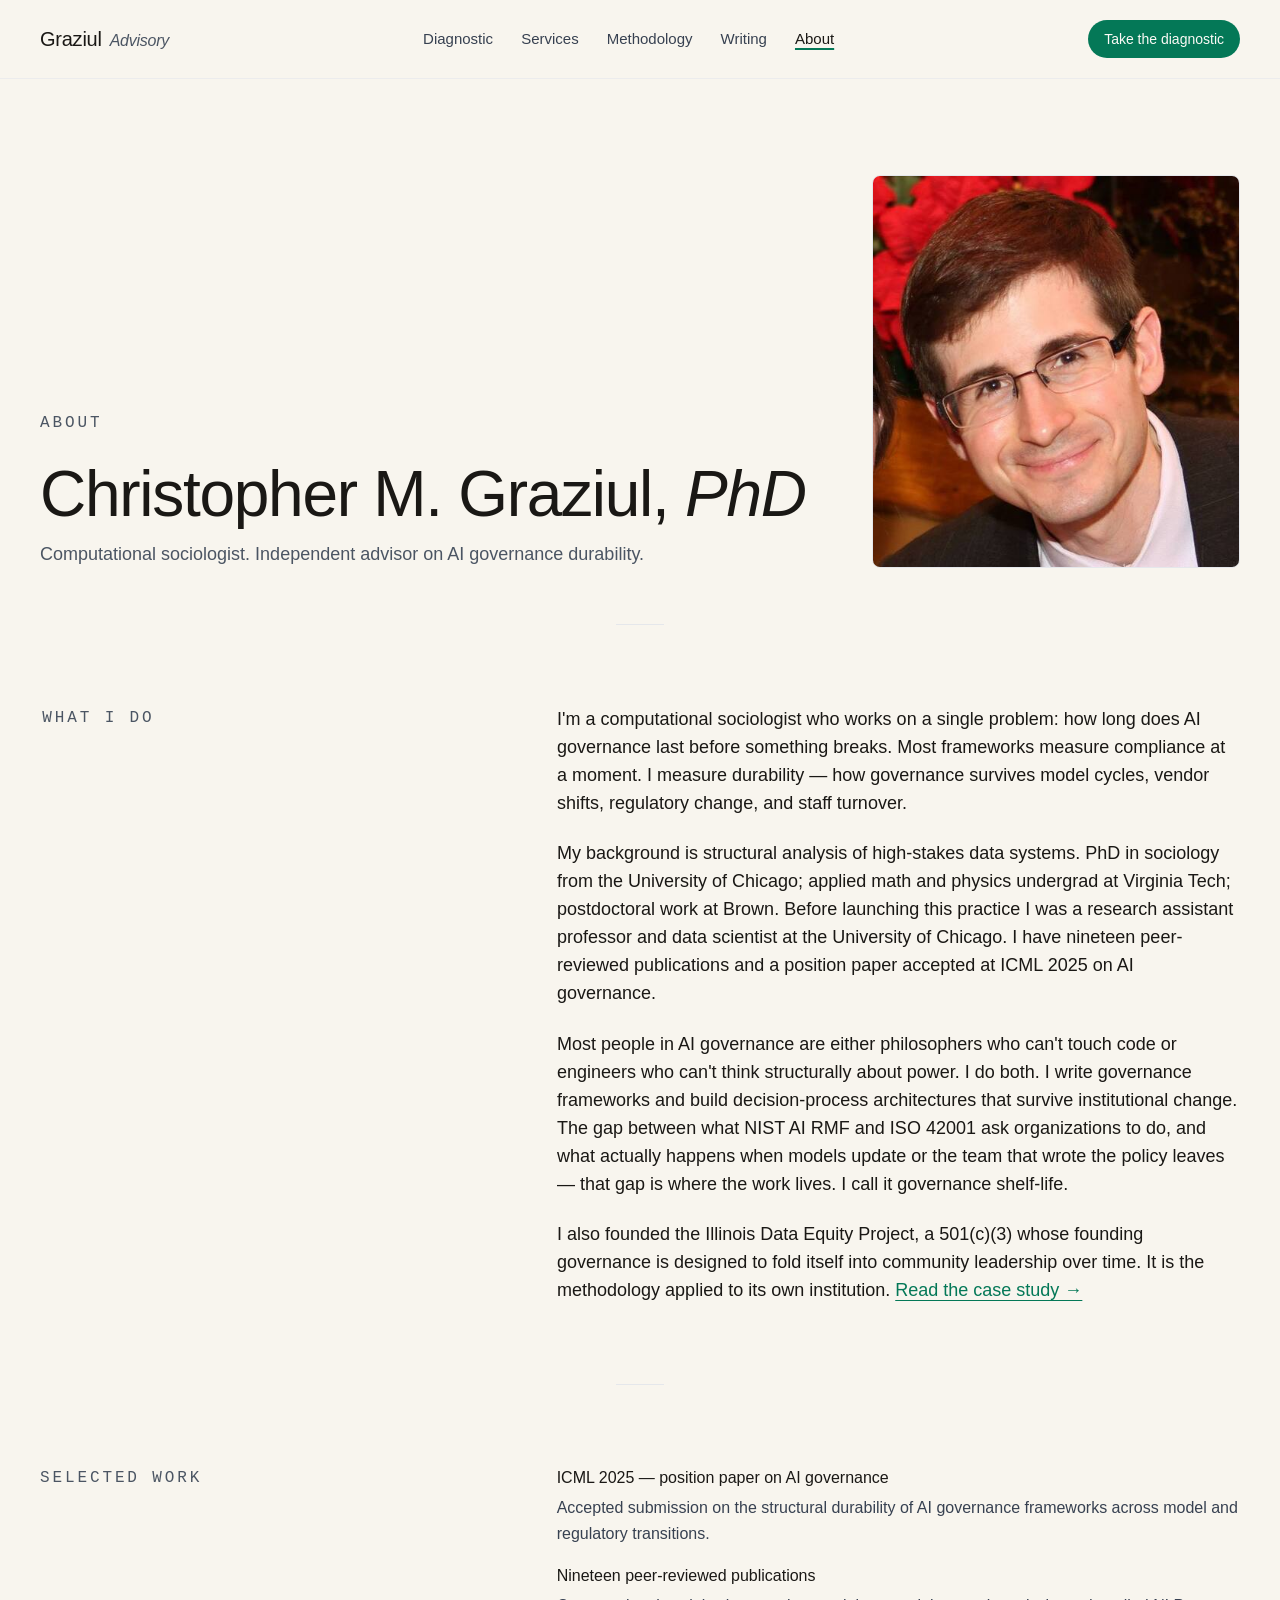
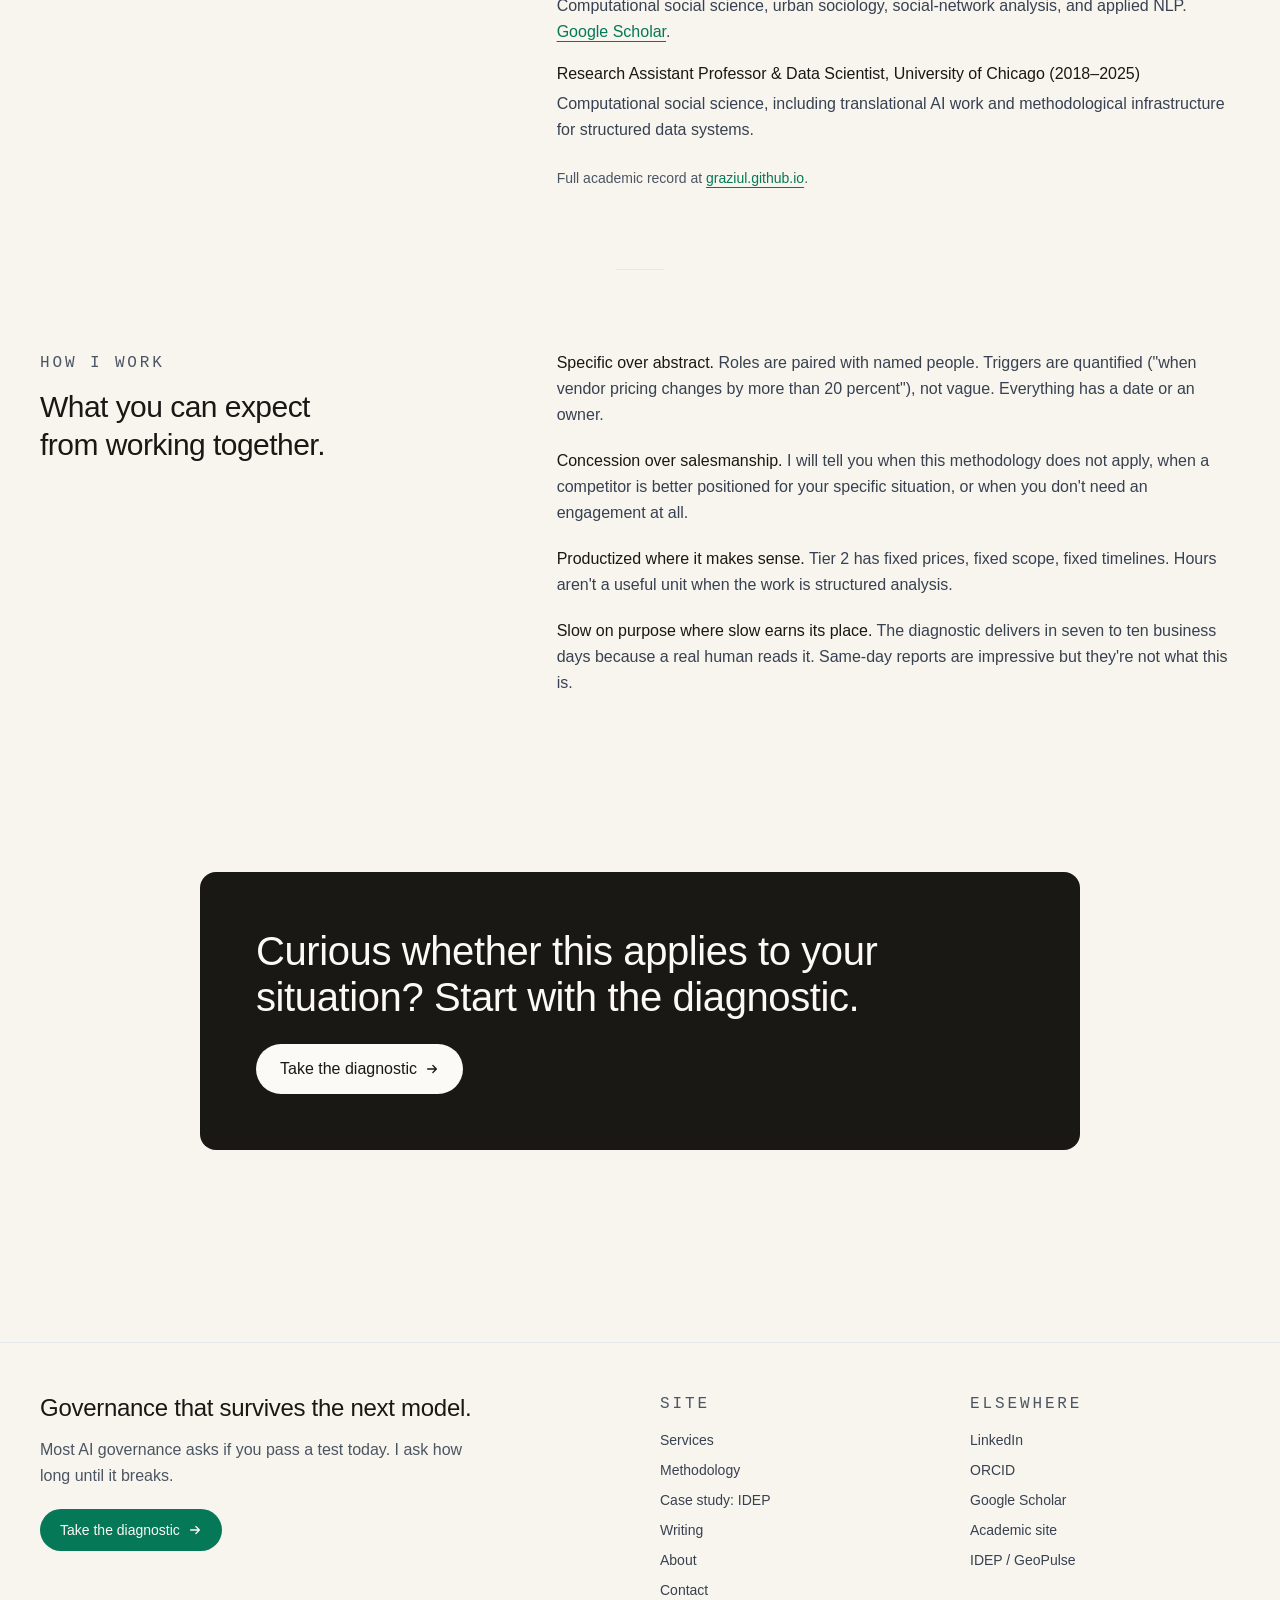
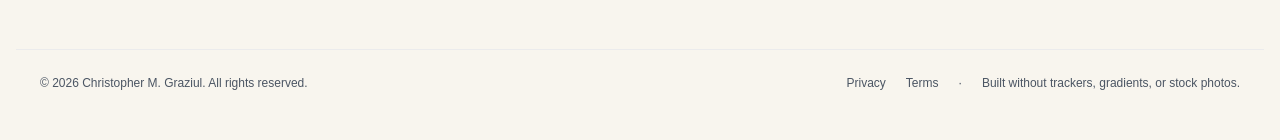
==== commit fb1b4065: "chore: deploy c1bb26e8f440d4d59dd38755de8ccecfe8a28ff2 graziul/ai-governance-consulting@c1bb26e8f440" ====
--- a/about/index.html
+++ b/about/index.html
@@ -1,6 +1,6 @@
-<!DOCTYPE html><html lang="en"> <head><meta charset="utf-8"><meta name="viewport" content="width=device-width, initial-scale=1, viewport-fit=cover"><meta name="generator" content="Astro v5.18.1"><title>About — Graziul Advisory</title><meta name="description" content="Christopher M. Graziul, PhD — computational sociologist working on AI governance durability. Independent advisory practice."><link rel="canonical" href="https://graziul.io/about/"><link rel="icon" href="/favicon.svg" type="image/svg+xml"><link rel="alternate icon" href="/favicon.ico"><link rel="apple-touch-icon" href="/apple-touch-icon.png"><meta name="theme-color" content="#F8F5EE" media="(prefers-color-scheme: light)"><meta property="og:site_name" content="Graziul Advisory"><meta property="og:title" content="About — Graziul Advisory"><meta property="og:description" content="Christopher M. Graziul, PhD — computational sociologist working on AI governance durability. Independent advisory practice."><meta property="og:url" content="https://graziul.io/about/"><meta property="og:type" content="website"><meta property="og:image" content="https://graziul.io/og/default.png"><meta name="twitter:card" content="summary_large_image"><meta name="twitter:creator" content="@cgraziul"><meta name="twitter:title" content="About — Graziul Advisory"><meta name="twitter:description" content="Christopher M. Graziul, PhD — computational sociologist working on AI governance durability. Independent advisory practice."><meta name="twitter:image" content="https://graziul.io/og/default.png"><link rel="alternate" type="application/rss+xml" title="Graziul Advisory — Writing" href="/writing/rss.xml"><link rel="sitemap" href="/sitemap-index.xml"><script defer data-domain="graziul.io" src="https://plausible.io/js/script.js"></script><script type="application/ld+json">{"@context":"https://schema.org","@type":"Person","name":"Christopher M. Graziul","givenName":"Christopher","familyName":"Graziul","jobTitle":"AI Governance Advisor","url":"https://graziul.io/","sameAs":["https://graziul.github.io/","https://orcid.org/0000-0001-8350-077X","https://scholar.google.com/citations?user=OQr5RwsAAAAJ","https://www.linkedin.com/in/christopher-graziul-6250344/"],"alumniOf":[{"@type":"CollegeOrUniversity","name":"University of Chicago"},{"@type":"CollegeOrUniversity","name":"Brown University"},{"@type":"CollegeOrUniversity","name":"Virginia Tech"}],"knowsAbout":["AI governance","AI policy durability","Computational sociology","Algorithmic accountability","Public-interest data infrastructure"]}</script><link rel="stylesheet" href="/_astro/index.4NivRf9x.css"><script type="module" src="/_astro/page.BT_9kWGp.js"></script></head> <body class="min-h-dvh bg-paper text-ink antialiased"> <a href="#main" class="sr-only focus:not-sr-only focus:fixed focus:top-3 focus:left-3 focus:z-50 focus:bg-ink focus:text-paper focus:px-4 focus:py-2 focus:rounded-md">
+<!DOCTYPE html><html lang="en"> <head><meta charset="utf-8"><meta name="viewport" content="width=device-width, initial-scale=1, viewport-fit=cover"><meta name="generator" content="Astro v5.18.1"><title>About — Graziul Advisory</title><meta name="description" content="Christopher M. Graziul, PhD — computational sociologist working on AI governance durability. Independent advisory practice."><link rel="canonical" href="https://graziul.io/about/"><link rel="icon" href="/favicon.svg" type="image/svg+xml"><meta name="theme-color" content="#F8F5EE" media="(prefers-color-scheme: light)"><meta property="og:site_name" content="Graziul Advisory"><meta property="og:title" content="About — Graziul Advisory"><meta property="og:description" content="Christopher M. Graziul, PhD — computational sociologist working on AI governance durability. Independent advisory practice."><meta property="og:url" content="https://graziul.io/about/"><meta property="og:type" content="website"><meta property="og:image" content="https://graziul.io/og/default.png"><meta name="twitter:card" content="summary_large_image"><meta name="twitter:creator" content="@cgraziul"><meta name="twitter:title" content="About — Graziul Advisory"><meta name="twitter:description" content="Christopher M. Graziul, PhD — computational sociologist working on AI governance durability. Independent advisory practice."><meta name="twitter:image" content="https://graziul.io/og/default.png"><link rel="sitemap" href="/sitemap-index.xml"><script defer data-domain="graziul.io" src="https://plausible.io/js/script.js"></script><script type="application/ld+json">{"@context":"https://schema.org","@type":"Person","name":"Christopher M. Graziul","givenName":"Christopher","familyName":"Graziul","jobTitle":"AI Governance Advisor","url":"https://graziul.io/","sameAs":["https://graziul.github.io/","https://orcid.org/0000-0001-8350-077X","https://scholar.google.com/citations?user=OQr5RwsAAAAJ","https://www.linkedin.com/in/christopher-graziul-6250344/"],"alumniOf":[{"@type":"CollegeOrUniversity","name":"University of Chicago"},{"@type":"CollegeOrUniversity","name":"Brown University"},{"@type":"CollegeOrUniversity","name":"Virginia Tech"}],"knowsAbout":["AI governance","AI policy durability","Computational sociology","Algorithmic accountability","Public-interest data infrastructure"]}</script><link rel="stylesheet" href="/_astro/index.BPvfLaW1.css"><script type="module" src="/_astro/page.BT_9kWGp.js"></script></head> <body class="min-h-dvh bg-paper text-ink antialiased"> <a href="#main" class="sr-only focus:not-sr-only focus:fixed focus:top-3 focus:left-3 focus:z-50 focus:bg-ink focus:text-paper focus:px-4 focus:py-2 focus:rounded-md">
 Skip to content
-</a> <header class="border-b border-slate-200/70 bg-paper/85 backdrop-blur-sm sticky top-0 z-40"> <div class="container-wide flex items-center justify-between gap-6 py-4 md:py-5"> <a href="/" class="group inline-flex items-baseline gap-2 font-display text-lg md:text-xl tracking-tight text-ink hover:text-brand-800 transition-colors" aria-label="Graziul Advisory — home"> <span class="font-medium">Graziul</span> <span class="text-slate-500 text-sm md:text-base font-normal italic">Advisory</span> </a> <nav aria-label="Primary" class="hidden md:block"> <ul class="flex items-center gap-7 text-[15px] text-slate-700"> <li> <a href="/diagnostic/" class="transition-colors hover:text-brand-800 underline-offset-4 no-underline"> Diagnostic </a> </li><li> <a href="/services/" class="transition-colors hover:text-brand-800 underline-offset-4 no-underline"> Services </a> </li><li> <a href="/methodology/" class="transition-colors hover:text-brand-800 underline-offset-4 no-underline"> Methodology </a> </li><li> <a href="/writing/" class="transition-colors hover:text-brand-800 underline-offset-4 no-underline"> Writing </a> </li><li> <a href="/about/" aria-current="page" class="transition-colors hover:text-brand-800 underline-offset-4 text-ink underline decoration-brand-700 decoration-2"> About </a> </li> </ul> </nav> <div class="flex items-center gap-3"> <a href="/diagnostic/" class="hidden sm:inline-flex items-center gap-2 bg-brand-700 text-paper-50 px-4 py-2 rounded-full text-sm font-medium hover:bg-brand-800 transition-colors">
+</a> <header class="border-b border-slate-200/70 bg-paper/85 backdrop-blur-sm sticky top-0 z-40"> <div class="container-wide flex items-center justify-between gap-6 py-4 md:py-5"> <a href="/" class="group inline-flex items-baseline gap-2 font-display text-lg md:text-xl tracking-tight text-ink hover:text-brand-800 transition-colors" aria-label="Graziul Advisory — home"> <span class="font-medium">Graziul</span> <span class="text-slate-600 text-sm md:text-base font-normal italic">Advisory</span> </a> <nav aria-label="Primary" class="hidden md:block"> <ul class="flex items-center gap-7 text-[15px] text-slate-700"> <li> <a href="/diagnostic/" class="transition-colors hover:text-brand-800 underline-offset-4 no-underline"> Diagnostic </a> </li><li> <a href="/services/" class="transition-colors hover:text-brand-800 underline-offset-4 no-underline"> Services </a> </li><li> <a href="/methodology/" class="transition-colors hover:text-brand-800 underline-offset-4 no-underline"> Methodology </a> </li><li> <a href="/writing/" class="transition-colors hover:text-brand-800 underline-offset-4 no-underline"> Writing </a> </li><li> <a href="/about/" aria-current="page" class="transition-colors hover:text-brand-800 underline-offset-4 text-ink underline decoration-brand-700 decoration-2"> About </a> </li> </ul> </nav> <div class="flex items-center gap-3"> <a href="/diagnostic/" class="hidden sm:inline-flex items-center gap-2 bg-brand-700 text-paper-50 px-4 py-2 rounded-full text-sm font-medium hover:bg-brand-800 transition-colors">
 Take the diagnostic
 </a>  <details class="md:hidden relative"> <summary class="list-none cursor-pointer p-2 -mr-2 rounded text-ink" aria-label="Toggle menu"> <svg width="22" height="22" viewBox="0 0 24 24" fill="none" stroke="currentColor" stroke-width="2" aria-hidden="true"> <path d="M4 7h16M4 12h16M4 17h16" stroke-linecap="round"></path> </svg> </summary> <nav aria-label="Mobile primary" class="absolute right-0 top-full mt-2 w-56 rounded-lg border border-slate-200 bg-paper-50 shadow-lg p-2"> <ul class="flex flex-col text-[15px]"> <li> <a href="/diagnostic/" class="block px-3 py-2 rounded-md hover:bg-slate-100"> Diagnostic </a> </li><li> <a href="/services/" class="block px-3 py-2 rounded-md hover:bg-slate-100"> Services </a> </li><li> <a href="/methodology/" class="block px-3 py-2 rounded-md hover:bg-slate-100"> Methodology </a> </li><li> <a href="/writing/" class="block px-3 py-2 rounded-md hover:bg-slate-100"> Writing </a> </li><li> <a href="/about/" class="block px-3 py-2 rounded-md hover:bg-slate-100"> About </a> </li> <li> <a href="/contact/" class="block px-3 py-2 rounded-md hover:bg-slate-100">
 Contact
@@ -36,7 +36,7 @@
           leadership over time. It is the methodology applied to its own
           institution.  <a href="/case-study/idep/" class="text-brand-700 hover:text-brand-800 underline underline-offset-4 decoration-1">
 Read the case study →
-</a> </p> </div> </div> </section> <hr class="rule container-wide"> <section class="container-wide py-16 md:py-20"> <div class="grid md:grid-cols-12 gap-10"> <div class="md:col-span-4"> <p class="eyebrow">Selected work</p> </div> <div class="md:col-span-7 md:col-start-6"> <ul class="space-y-4 text-slate-700"> <li> <p class="font-medium text-ink">ICML 2025 — position paper on AI governance</p> <p class="mt-1">Accepted submission on the structural durability of AI governance frameworks across model and regulatory transitions.</p> </li> <li> <p class="font-medium text-ink">Nineteen peer-reviewed publications</p> <p class="mt-1">Computational social science, urban sociology, social-network analysis, and applied NLP. <a href="https://scholar.google.com/citations?user=OQr5RwsAAAAJ" rel="noopener" class="text-brand-700 hover:text-brand-800 underline underline-offset-4 decoration-1">Google Scholar</a>.</p> </li> <li> <p class="font-medium text-ink">Research Assistant Professor &amp; Data Scientist, University of Chicago (2018–2025)</p> <p class="mt-1">Computational social science, including translational AI work and methodological infrastructure for structured data systems.</p> </li> </ul> <p class="mt-6 text-sm text-slate-500">
+</a> </p> </div> </div> </section> <hr class="rule container-wide"> <section class="container-wide py-16 md:py-20"> <div class="grid md:grid-cols-12 gap-10"> <div class="md:col-span-4"> <p class="eyebrow">Selected work</p> </div> <div class="md:col-span-7 md:col-start-6"> <ul class="space-y-4 text-slate-700"> <li> <p class="font-medium text-ink">ICML 2025 — position paper on AI governance</p> <p class="mt-1">Accepted submission on the structural durability of AI governance frameworks across model and regulatory transitions.</p> </li> <li> <p class="font-medium text-ink">Nineteen peer-reviewed publications</p> <p class="mt-1">Computational social science, urban sociology, social-network analysis, and applied NLP. <a href="https://scholar.google.com/citations?user=OQr5RwsAAAAJ" rel="noopener" class="text-brand-700 hover:text-brand-800 underline underline-offset-4 decoration-1">Google Scholar</a>.</p> </li> <li> <p class="font-medium text-ink">Research Assistant Professor &amp; Data Scientist, University of Chicago (2018–2025)</p> <p class="mt-1">Computational social science, including translational AI work and methodological infrastructure for structured data systems.</p> </li> </ul> <p class="mt-6 text-sm text-slate-600">
 Full academic record at  <a href="https://graziul.github.io/" rel="noopener" class="text-brand-700 hover:text-brand-800 underline underline-offset-4 decoration-1">graziul.github.io</a>.
 </p> </div> </div> </section> <hr class="rule container-wide"> <section class="container-wide py-16 md:py-20"> <div class="grid md:grid-cols-12 gap-10"> <div class="md:col-span-4"> <p class="eyebrow">How I work</p> <h2 class="display-headline mt-3 text-2xl md:text-3xl leading-tight">
 What you can expect from working together.
@@ -61,4 +61,4 @@
 Most AI governance asks if you pass a test today. I ask how long until it breaks.
 </p> <a href="/diagnostic/" class="mt-5 inline-flex items-center gap-2 bg-brand-700 text-paper-50 px-5 py-2.5 rounded-full text-sm font-medium hover:bg-brand-800 transition-colors">
 Take the diagnostic
-<svg width="14" height="14" viewBox="0 0 16 16" fill="none" aria-hidden="true"> <path d="M3 8h10M9 4l4 4-4 4" stroke="currentColor" stroke-width="1.5" stroke-linecap="round" stroke-linejoin="round"></path> </svg> </a> </section> <section class="md:col-span-3"> <p class="eyebrow mb-3">Site</p> <ul class="space-y-2 text-sm"> <li><a href="/services/" class="text-slate-700 hover:text-brand-800">Services</a></li> <li><a href="/methodology/" class="text-slate-700 hover:text-brand-800">Methodology</a></li> <li><a href="/case-study/idep/" class="text-slate-700 hover:text-brand-800">Case study: IDEP</a></li> <li><a href="/writing/" class="text-slate-700 hover:text-brand-800">Writing</a></li> <li><a href="/about/" class="text-slate-700 hover:text-brand-800">About</a></li> <li><a href="/contact/" class="text-slate-700 hover:text-brand-800">Contact</a></li> </ul> </section> <section class="md:col-span-3"> <p class="eyebrow mb-3">Elsewhere</p> <ul class="space-y-2 text-sm"> <li> <a href="https://www.linkedin.com/in/christopher-graziul-6250344/" class="text-slate-700 hover:text-brand-800" rel="me noopener">LinkedIn</a> </li> <li> <a href="https://orcid.org/0000-0001-8350-077X" class="text-slate-700 hover:text-brand-800" rel="me noopener">ORCID</a> </li> <li> <a href="https://scholar.google.com/citations?user=OQr5RwsAAAAJ" class="text-slate-700 hover:text-brand-800" rel="me noopener">Google Scholar</a> </li> <li> <a href="https://graziul.github.io/" class="text-slate-700 hover:text-brand-800" rel="me noopener">Academic site</a> </li> <li> <a href="https://github.com/graziul/GeoPulse" class="text-slate-700 hover:text-brand-800" rel="noopener">IDEP / GeoPulse</a> </li> <li> <a href="/writing/rss.xml" class="text-slate-700 hover:text-brand-800">RSS</a> </li> </ul> </section> </div> <div class="container-wide mt-12 pt-6 border-t border-slate-200/70 flex flex-col md:flex-row justify-between gap-4 text-xs text-slate-500"> <p>© 2026 Christopher M. Graziul. <span class="hidden md:inline">All rights reserved.</span></p> <ul class="flex flex-wrap gap-x-5 gap-y-1"> <li><a href="/privacy/" class="hover:text-brand-800">Privacy</a></li> <li><a href="/terms/" class="hover:text-brand-800">Terms</a></li> <li><span aria-hidden="true">·</span></li> <li>Built without trackers, gradients, or stock photos.</li> </ul> </div> </footer> </body></html>+<svg width="14" height="14" viewBox="0 0 16 16" fill="none" aria-hidden="true"> <path d="M3 8h10M9 4l4 4-4 4" stroke="currentColor" stroke-width="1.5" stroke-linecap="round" stroke-linejoin="round"></path> </svg> </a> </section> <section class="md:col-span-3"> <p class="eyebrow mb-3">Site</p> <ul class="space-y-2 text-sm"> <li><a href="/services/" class="text-slate-700 hover:text-brand-800">Services</a></li> <li><a href="/methodology/" class="text-slate-700 hover:text-brand-800">Methodology</a></li> <li><a href="/case-study/idep/" class="text-slate-700 hover:text-brand-800">Case study: IDEP</a></li> <li><a href="/writing/" class="text-slate-700 hover:text-brand-800">Writing</a></li> <li><a href="/about/" class="text-slate-700 hover:text-brand-800">About</a></li> <li><a href="/contact/" class="text-slate-700 hover:text-brand-800">Contact</a></li> </ul> </section> <section class="md:col-span-3"> <p class="eyebrow mb-3">Elsewhere</p> <ul class="space-y-2 text-sm"> <li> <a href="https://www.linkedin.com/in/christopher-graziul-6250344/" class="text-slate-700 hover:text-brand-800" rel="me noopener">LinkedIn</a> </li> <li> <a href="https://orcid.org/0000-0001-8350-077X" class="text-slate-700 hover:text-brand-800" rel="me noopener">ORCID</a> </li> <li> <a href="https://scholar.google.com/citations?user=OQr5RwsAAAAJ" class="text-slate-700 hover:text-brand-800" rel="me noopener">Google Scholar</a> </li> <li> <a href="https://graziul.github.io/" class="text-slate-700 hover:text-brand-800" rel="me noopener">Academic site</a> </li> <li> <a href="https://github.com/graziul/GeoPulse" class="text-slate-700 hover:text-brand-800" rel="noopener">IDEP / GeoPulse</a> </li> </ul> </section> </div> <div class="container-wide mt-12 pt-6 border-t border-slate-200/70 flex flex-col md:flex-row justify-between gap-4 text-xs text-slate-600"> <p>© 2026 Christopher M. Graziul. <span class="hidden md:inline">All rights reserved.</span></p> <ul class="flex flex-wrap gap-x-5 gap-y-1"> <li><a href="/privacy/" class="hover:text-brand-800">Privacy</a></li> <li><a href="/terms/" class="hover:text-brand-800">Terms</a></li> <li><span aria-hidden="true">·</span></li> <li>Built without trackers, gradients, or stock photos.</li> </ul> </div> </footer> </body></html>
--- a/_astro/index.BPvfLaW1.css
+++ b/_astro/index.BPvfLaW1.css
@@ -0,0 +1 @@
+@font-face{font-family:Newsreader Variable;font-style:normal;font-display:swap;font-weight:200 800;src:url(/_astro/newsreader-vietnamese-wght-normal.Czsa-EzN.woff2) format("woff2-variations");unicode-range:U+0102-0103,U+0110-0111,U+0128-0129,U+0168-0169,U+01A0-01A1,U+01AF-01B0,U+0300-0301,U+0303-0304,U+0308-0309,U+0323,U+0329,U+1EA0-1EF9,U+20AB}@font-face{font-family:Newsreader Variable;font-style:normal;font-display:swap;font-weight:200 800;src:url(/_astro/newsreader-latin-ext-wght-normal.C-3rgBeH.woff2) format("woff2-variations");unicode-range:U+0100-02BA,U+02BD-02C5,U+02C7-02CC,U+02CE-02D7,U+02DD-02FF,U+0304,U+0308,U+0329,U+1D00-1DBF,U+1E00-1E9F,U+1EF2-1EFF,U+2020,U+20A0-20AB,U+20AD-20C0,U+2113,U+2C60-2C7F,U+A720-A7FF}@font-face{font-family:Newsreader Variable;font-style:normal;font-display:swap;font-weight:200 800;src:url(/_astro/newsreader-latin-wght-normal.CCVVNp6i.woff2) format("woff2-variations");unicode-range:U+0000-00FF,U+0131,U+0152-0153,U+02BB-02BC,U+02C6,U+02DA,U+02DC,U+0304,U+0308,U+0329,U+2000-206F,U+20AC,U+2122,U+2191,U+2193,U+2212,U+2215,U+FEFF,U+FFFD}@font-face{font-family:Newsreader Variable;font-style:italic;font-display:swap;font-weight:200 800;src:url(/_astro/newsreader-vietnamese-wght-italic.xAqemagA.woff2) format("woff2-variations");unicode-range:U+0102-0103,U+0110-0111,U+0128-0129,U+0168-0169,U+01A0-01A1,U+01AF-01B0,U+0300-0301,U+0303-0304,U+0308-0309,U+0323,U+0329,U+1EA0-1EF9,U+20AB}@font-face{font-family:Newsreader Variable;font-style:italic;font-display:swap;font-weight:200 800;src:url(/_astro/newsreader-latin-ext-wght-italic.DFS986qL.woff2) format("woff2-variations");unicode-range:U+0100-02BA,U+02BD-02C5,U+02C7-02CC,U+02CE-02D7,U+02DD-02FF,U+0304,U+0308,U+0329,U+1D00-1DBF,U+1E00-1E9F,U+1EF2-1EFF,U+2020,U+20A0-20AB,U+20AD-20C0,U+2113,U+2C60-2C7F,U+A720-A7FF}@font-face{font-family:Newsreader Variable;font-style:italic;font-display:swap;font-weight:200 800;src:url(/_astro/newsreader-latin-wght-italic.Bxi8ein9.woff2) format("woff2-variations");unicode-range:U+0000-00FF,U+0131,U+0152-0153,U+02BB-02BC,U+02C6,U+02DA,U+02DC,U+0304,U+0308,U+0329,U+2000-206F,U+20AC,U+2122,U+2191,U+2193,U+2212,U+2215,U+FEFF,U+FFFD}@font-face{font-family:Inter Variable;font-style:normal;font-display:swap;font-weight:100 900;src:url(/_astro/inter-cyrillic-ext-wght-normal.BOeWTOD4.woff2) format("woff2-variations");unicode-range:U+0460-052F,U+1C80-1C8A,U+20B4,U+2DE0-2DFF,U+A640-A69F,U+FE2E-FE2F}@font-face{font-family:Inter Variable;font-style:normal;font-display:swap;font-weight:100 900;src:url(/_astro/inter-cyrillic-wght-normal.DqGufNeO.woff2) format("woff2-variations");unicode-range:U+0301,U+0400-045F,U+0490-0491,U+04B0-04B1,U+2116}@font-face{font-family:Inter Variable;font-style:normal;font-display:swap;font-weight:100 900;src:url(/_astro/inter-greek-ext-wght-normal.DlzME5K_.woff2) format("woff2-variations");unicode-range:U+1F00-1FFF}@font-face{font-family:Inter Variable;font-style:normal;font-display:swap;font-weight:100 900;src:url(/_astro/inter-greek-wght-normal.CkhJZR-_.woff2) format("woff2-variations");unicode-range:U+0370-0377,U+037A-037F,U+0384-038A,U+038C,U+038E-03A1,U+03A3-03FF}@font-face{font-family:Inter Variable;font-style:normal;font-display:swap;font-weight:100 900;src:url(/_astro/inter-vietnamese-wght-normal.CBcvBZtf.woff2) format("woff2-variations");unicode-range:U+0102-0103,U+0110-0111,U+0128-0129,U+0168-0169,U+01A0-01A1,U+01AF-01B0,U+0300-0301,U+0303-0304,U+0308-0309,U+0323,U+0329,U+1EA0-1EF9,U+20AB}@font-face{font-family:Inter Variable;font-style:normal;font-display:swap;font-weight:100 900;src:url(/_astro/inter-latin-ext-wght-normal.DO1Apj_S.woff2) format("woff2-variations");unicode-range:U+0100-02BA,U+02BD-02C5,U+02C7-02CC,U+02CE-02D7,U+02DD-02FF,U+0304,U+0308,U+0329,U+1D00-1DBF,U+1E00-1E9F,U+1EF2-1EFF,U+2020,U+20A0-20AB,U+20AD-20C0,U+2113,U+2C60-2C7F,U+A720-A7FF}@font-face{font-family:Inter Variable;font-style:normal;font-display:swap;font-weight:100 900;src:url(/_astro/inter-latin-wght-normal.Dx4kXJAl.woff2) format("woff2-variations");unicode-range:U+0000-00FF,U+0131,U+0152-0153,U+02BB-02BC,U+02C6,U+02DA,U+02DC,U+0304,U+0308,U+0329,U+2000-206F,U+20AC,U+2122,U+2191,U+2193,U+2212,U+2215,U+FEFF,U+FFFD}@font-face{font-family:JetBrains Mono Variable;font-style:normal;font-display:swap;font-weight:100 800;src:url([data-uri]) format("woff2-variations");unicode-range:U+0460-052F,U+1C80-1C8A,U+20B4,U+2DE0-2DFF,U+A640-A69F,U+FE2E-FE2F}@font-face{font-family:JetBrains Mono Variable;font-style:normal;font-display:swap;font-weight:100 800;src:url(/_astro/jetbrains-mono-cyrillic-wght-normal.D73BlboJ.woff2) format("woff2-variations");unicode-range:U+0301,U+0400-045F,U+0490-0491,U+04B0-04B1,U+2116}@font-face{font-family:JetBrains Mono Variable;font-style:normal;font-display:swap;font-weight:100 800;src:url(/_astro/jetbrains-mono-greek-wght-normal.Bw9x6K1M.woff2) format("woff2-variations");unicode-range:U+0370-0377,U+037A-037F,U+0384-038A,U+038C,U+038E-03A1,U+03A3-03FF}@font-face{font-family:JetBrains Mono Variable;font-style:normal;font-display:swap;font-weight:100 800;src:url(/_astro/jetbrains-mono-vietnamese-wght-normal.Bt-aOZkq.woff2) format("woff2-variations");unicode-range:U+0102-0103,U+0110-0111,U+0128-0129,U+0168-0169,U+01A0-01A1,U+01AF-01B0,U+0300-0301,U+0303-0304,U+0308-0309,U+0323,U+0329,U+1EA0-1EF9,U+20AB}@font-face{font-family:JetBrains Mono Variable;font-style:normal;font-display:swap;font-weight:100 800;src:url(/_astro/jetbrains-mono-latin-ext-wght-normal.DBQx-q_a.woff2) format("woff2-variations");unicode-range:U+0100-02BA,U+02BD-02C5,U+02C7-02CC,U+02CE-02D7,U+02DD-02FF,U+0304,U+0308,U+0329,U+1D00-1DBF,U+1E00-1E9F,U+1EF2-1EFF,U+2020,U+20A0-20AB,U+20AD-20C0,U+2113,U+2C60-2C7F,U+A720-A7FF}@font-face{font-family:JetBrains Mono Variable;font-style:normal;font-display:swap;font-weight:100 800;src:url(/_astro/jetbrains-mono-latin-wght-normal.B9CIFXIH.woff2) format("woff2-variations");unicode-range:U+0000-00FF,U+0131,U+0152-0153,U+02BB-02BC,U+02C6,U+02DA,U+02DC,U+0304,U+0308,U+0329,U+2000-206F,U+20AC,U+2122,U+2191,U+2193,U+2212,U+2215,U+FEFF,U+FFFD}*,:before,:after{--tw-border-spacing-x: 0;--tw-border-spacing-y: 0;--tw-translate-x: 0;--tw-translate-y: 0;--tw-rotate: 0;--tw-skew-x: 0;--tw-skew-y: 0;--tw-scale-x: 1;--tw-scale-y: 1;--tw-pan-x: ;--tw-pan-y: ;--tw-pinch-zoom: ;--tw-scroll-snap-strictness: proximity;--tw-gradient-from-position: ;--tw-gradient-via-position: ;--tw-gradient-to-position: ;--tw-ordinal: ;--tw-slashed-zero: ;--tw-numeric-figure: ;--tw-numeric-spacing: ;--tw-numeric-fraction: ;--tw-ring-inset: ;--tw-ring-offset-width: 0px;--tw-ring-offset-color: #fff;--tw-ring-color: rgb(59 130 246 / .5);--tw-ring-offset-shadow: 0 0 #0000;--tw-ring-shadow: 0 0 #0000;--tw-shadow: 0 0 #0000;--tw-shadow-colored: 0 0 #0000;--tw-blur: ;--tw-brightness: ;--tw-contrast: ;--tw-grayscale: ;--tw-hue-rotate: ;--tw-invert: ;--tw-saturate: ;--tw-sepia: ;--tw-drop-shadow: ;--tw-backdrop-blur: ;--tw-backdrop-brightness: ;--tw-backdrop-contrast: ;--tw-backdrop-grayscale: ;--tw-backdrop-hue-rotate: ;--tw-backdrop-invert: ;--tw-backdrop-opacity: ;--tw-backdrop-saturate: ;--tw-backdrop-sepia: ;--tw-contain-size: ;--tw-contain-layout: ;--tw-contain-paint: ;--tw-contain-style: }::backdrop{--tw-border-spacing-x: 0;--tw-border-spacing-y: 0;--tw-translate-x: 0;--tw-translate-y: 0;--tw-rotate: 0;--tw-skew-x: 0;--tw-skew-y: 0;--tw-scale-x: 1;--tw-scale-y: 1;--tw-pan-x: ;--tw-pan-y: ;--tw-pinch-zoom: ;--tw-scroll-snap-strictness: proximity;--tw-gradient-from-position: ;--tw-gradient-via-position: ;--tw-gradient-to-position: ;--tw-ordinal: ;--tw-slashed-zero: ;--tw-numeric-figure: ;--tw-numeric-spacing: ;--tw-numeric-fraction: ;--tw-ring-inset: ;--tw-ring-offset-width: 0px;--tw-ring-offset-color: #fff;--tw-ring-color: rgb(59 130 246 / .5);--tw-ring-offset-shadow: 0 0 #0000;--tw-ring-shadow: 0 0 #0000;--tw-shadow: 0 0 #0000;--tw-shadow-colored: 0 0 #0000;--tw-blur: ;--tw-brightness: ;--tw-contrast: ;--tw-grayscale: ;--tw-hue-rotate: ;--tw-invert: ;--tw-saturate: ;--tw-sepia: ;--tw-drop-shadow: ;--tw-backdrop-blur: ;--tw-backdrop-brightness: ;--tw-backdrop-contrast: ;--tw-backdrop-grayscale: ;--tw-backdrop-hue-rotate: ;--tw-backdrop-invert: ;--tw-backdrop-opacity: ;--tw-backdrop-saturate: ;--tw-backdrop-sepia: ;--tw-contain-size: ;--tw-contain-layout: ;--tw-contain-paint: ;--tw-contain-style: }*,:before,:after{box-sizing:border-box;border-width:0;border-style:solid;border-color:#e5e7eb}:before,:after{--tw-content: ""}html,:host{line-height:1.5;-webkit-text-size-adjust:100%;-moz-tab-size:4;-o-tab-size:4;tab-size:4;font-family:Inter Variable,Inter,-apple-system,BlinkMacSystemFont,Segoe UI,Roboto,Helvetica,Arial,sans-serif;font-feature-settings:normal;font-variation-settings:normal;-webkit-tap-highlight-color:transparent}body{margin:0;line-height:inherit}hr{height:0;color:inherit;border-top-width:1px}abbr:where([title]){-webkit-text-decoration:underline dotted;text-decoration:underline dotted}h1,h2,h3,h4,h5,h6{font-size:inherit;font-weight:inherit}b,strong{font-weight:bolder}code,kbd,samp,pre{font-family:JetBrains Mono Variable,JetBrains Mono,Menlo,Monaco,Consolas,Courier New,monospace;font-feature-settings:normal;font-variation-settings:normal;font-size:1em}small{font-size:80%}sub,sup{font-size:75%;line-height:0;position:relative;vertical-align:baseline}sub{bottom:-.25em}sup{top:-.5em}table{text-indent:0;border-color:inherit;border-collapse:collapse}button,input,optgroup,select,textarea{font-family:inherit;font-feature-settings:inherit;font-variation-settings:inherit;font-size:100%;font-weight:inherit;line-height:inherit;letter-spacing:inherit;color:inherit;margin:0;padding:0}button,select{text-transform:none}button,input:where([type=button]),input:where([type=reset]),input:where([type=submit]){-webkit-appearance:button;background-color:transparent;background-image:none}:-moz-focusring{outline:auto}:-moz-ui-invalid{box-shadow:none}progress{vertical-align:baseline}::-webkit-inner-spin-button,::-webkit-outer-spin-button{height:auto}[type=search]{-webkit-appearance:textfield;outline-offset:-2px}::-webkit-search-decoration{-webkit-appearance:none}::-webkit-file-upload-button{-webkit-appearance:button;font:inherit}summary{display:list-item}blockquote,dl,dd,h1,h2,h3,h4,h5,h6,hr,figure,p,pre{margin:0}fieldset{margin:0;padding:0}legend{padding:0}ol,ul,menu{list-style:none;margin:0;padding:0}dialog{padding:0}textarea{resize:vertical}input::-moz-placeholder,textarea::-moz-placeholder{opacity:1;color:#9ca3af}input::placeholder,textarea::placeholder{opacity:1;color:#9ca3af}button,[role=button]{cursor:pointer}:disabled{cursor:default}img,svg,video,canvas,audio,iframe,embed,object{display:block;vertical-align:middle}img,video{max-width:100%;height:auto}[hidden]:where(:not([hidden=until-found])){display:none}:root{color-scheme:light;--color-paper: 248 245 238;--color-ink: 26 24 21;--color-brand: 4 120 87}html{background-color:#f8f5ee;color:#1a1815;font-family:Inter Variable,Inter,-apple-system,BlinkMacSystemFont,Segoe UI,Roboto,Helvetica,Arial,sans-serif;font-feature-settings:"cv11","ss01","ss03";text-rendering:optimizeLegibility;-webkit-font-smoothing:antialiased;-moz-osx-font-smoothing:grayscale}body{min-height:100dvh;line-height:1.625}::-moz-selection{background-color:#d1fae5;color:#064e3b}::selection{background-color:#d1fae5;color:#064e3b}*:focus-visible{outline:2px solid #047857;outline-offset:2px;border-radius:2px}h1,h2,h3,h4,h5,h6,p,ul,ol,figure{margin:0}a{color:inherit;text-decoration:inherit}.prose{color:#1a1815;max-width:68ch}.prose :where(p):not(:where([class~=not-prose],[class~=not-prose] *)){margin-top:1.25em;margin-bottom:1.25em}.prose :where([class~=lead]):not(:where([class~=not-prose],[class~=not-prose] *)){color:var(--tw-prose-lead);font-size:1.25em;line-height:1.6;margin-top:1.2em;margin-bottom:1.2em}.prose :where(a):not(:where([class~=not-prose],[class~=not-prose] *)){color:#047857;text-decoration:underline;font-weight:500;text-underline-offset:.2em;text-decoration-thickness:1px}.prose :where(a):not(:where([class~=not-prose],[class~=not-prose] *)):hover{color:#065f46}.prose :where(strong):not(:where([class~=not-prose],[class~=not-prose] *)){color:var(--tw-prose-bold);font-weight:600}.prose :where(a strong):not(:where([class~=not-prose],[class~=not-prose] *)){color:inherit}.prose :where(blockquote strong):not(:where([class~=not-prose],[class~=not-prose] *)){color:inherit}.prose :where(thead th strong):not(:where([class~=not-prose],[class~=not-prose] *)){color:inherit}.prose :where(ol):not(:where([class~=not-prose],[class~=not-prose] *)){list-style-type:decimal;margin-top:1.25em;margin-bottom:1.25em;padding-inline-start:1.625em}.prose :where(ol[type=A]):not(:where([class~=not-prose],[class~=not-prose] *)){list-style-type:upper-alpha}.prose :where(ol[type=a]):not(:where([class~=not-prose],[class~=not-prose] *)){list-style-type:lower-alpha}.prose :where(ol[type=A s]):not(:where([class~=not-prose],[class~=not-prose] *)){list-style-type:upper-alpha}.prose :where(ol[type=a s]):not(:where([class~=not-prose],[class~=not-prose] *)){list-style-type:lower-alpha}.prose :where(ol[type=I]):not(:where([class~=not-prose],[class~=not-prose] *)){list-style-type:upper-roman}.prose :where(ol[type=i]):not(:where([class~=not-prose],[class~=not-prose] *)){list-style-type:lower-roman}.prose :where(ol[type=I s]):not(:where([class~=not-prose],[class~=not-prose] *)){list-style-type:upper-roman}.prose :where(ol[type=i s]):not(:where([class~=not-prose],[class~=not-prose] *)){list-style-type:lower-roman}.prose :where(ol[type="1"]):not(:where([class~=not-prose],[class~=not-prose] *)){list-style-type:decimal}.prose :where(ul):not(:where([class~=not-prose],[class~=not-prose] *)){list-style-type:disc;margin-top:1.25em;margin-bottom:1.25em;padding-inline-start:1.625em}.prose :where(ol>li):not(:where([class~=not-prose],[class~=not-prose] *))::marker{font-weight:400;color:var(--tw-prose-counters)}.prose :where(ul>li):not(:where([class~=not-prose],[class~=not-prose] *))::marker{color:var(--tw-prose-bullets)}.prose :where(dt):not(:where([class~=not-prose],[class~=not-prose] *)){color:var(--tw-prose-headings);font-weight:600;margin-top:1.25em}.prose :where(hr):not(:where([class~=not-prose],[class~=not-prose] *)){border-color:var(--tw-prose-hr);border-top-width:1px;margin-top:3em;margin-bottom:3em}.prose :where(blockquote):not(:where([class~=not-prose],[class~=not-prose] *)){font-weight:500;font-style:normal;color:#374151;border-inline-start-width:.25rem;border-inline-start-color:var(--tw-prose-quote-borders);quotes:none;margin-top:1.6em;margin-bottom:1.6em;padding-inline-start:1em;border-left-color:#047857}.prose :where(blockquote p:first-of-type):not(:where([class~=not-prose],[class~=not-prose] *)):before{content:open-quote}.prose :where(blockquote p:last-of-type):not(:where([class~=not-prose],[class~=not-prose] *)):after{content:close-quote}.prose :where(h1):not(:where([class~=not-prose],[class~=not-prose] *)){color:var(--tw-prose-headings);font-weight:800;font-size:2.25em;margin-top:0;margin-bottom:.8888889em;line-height:1.1111111}.prose :where(h1 strong):not(:where([class~=not-prose],[class~=not-prose] *)){font-weight:900;color:inherit}.prose :where(h2):not(:where([class~=not-prose],[class~=not-prose] *)){color:var(--tw-prose-headings);font-weight:700;font-size:1.5em;margin-top:2em;margin-bottom:1em;line-height:1.3333333}.prose :where(h2 strong):not(:where([class~=not-prose],[class~=not-prose] *)){font-weight:800;color:inherit}.prose :where(h3):not(:where([class~=not-prose],[class~=not-prose] *)){color:var(--tw-prose-headings);font-weight:600;font-size:1.25em;margin-top:1.6em;margin-bottom:.6em;line-height:1.6}.prose :where(h3 strong):not(:where([class~=not-prose],[class~=not-prose] *)){font-weight:700;color:inherit}.prose :where(h4):not(:where([class~=not-prose],[class~=not-prose] *)){color:var(--tw-prose-headings);font-weight:600;margin-top:1.5em;margin-bottom:.5em;line-height:1.5}.prose :where(h4 strong):not(:where([class~=not-prose],[class~=not-prose] *)){font-weight:700;color:inherit}.prose :where(img):not(:where([class~=not-prose],[class~=not-prose] *)){margin-top:2em;margin-bottom:2em}.prose :where(picture):not(:where([class~=not-prose],[class~=not-prose] *)){display:block;margin-top:2em;margin-bottom:2em}.prose :where(video):not(:where([class~=not-prose],[class~=not-prose] *)){margin-top:2em;margin-bottom:2em}.prose :where(kbd):not(:where([class~=not-prose],[class~=not-prose] *)){font-weight:500;font-family:inherit;color:var(--tw-prose-kbd);box-shadow:0 0 0 1px var(--tw-prose-kbd-shadows),0 3px 0 var(--tw-prose-kbd-shadows);font-size:.875em;border-radius:.3125rem;padding-top:.1875em;padding-inline-end:.375em;padding-bottom:.1875em;padding-inline-start:.375em}.prose :where(code):not(:where([class~=not-prose],[class~=not-prose] *)){color:var(--tw-prose-code);font-weight:400;font-size:.875em;font-family:JetBrains Mono Variable,JetBrains Mono,Menlo,Monaco,Consolas,Courier New,monospace;background-color:#f3f4f6;padding:.125rem .25rem;border-radius:.25rem}.prose :where(code):not(:where([class~=not-prose],[class~=not-prose] *)):before{content:none}.prose :where(code):not(:where([class~=not-prose],[class~=not-prose] *)):after{content:none}.prose :where(a code):not(:where([class~=not-prose],[class~=not-prose] *)){color:inherit}.prose :where(h1 code):not(:where([class~=not-prose],[class~=not-prose] *)){color:inherit}.prose :where(h2 code):not(:where([class~=not-prose],[class~=not-prose] *)){color:inherit;font-size:.875em}.prose :where(h3 code):not(:where([class~=not-prose],[class~=not-prose] *)){color:inherit;font-size:.9em}.prose :where(h4 code):not(:where([class~=not-prose],[class~=not-prose] *)){color:inherit}.prose :where(blockquote code):not(:where([class~=not-prose],[class~=not-prose] *)){color:inherit}.prose :where(thead th code):not(:where([class~=not-prose],[class~=not-prose] *)){color:inherit}.prose :where(pre):not(:where([class~=not-prose],[class~=not-prose] *)){color:var(--tw-prose-pre-code);background-color:var(--tw-prose-pre-bg);overflow-x:auto;font-weight:400;font-size:.875em;line-height:1.7142857;margin-top:1.7142857em;margin-bottom:1.7142857em;border-radius:.375rem;padding-top:.8571429em;padding-inline-end:1.1428571em;padding-bottom:.8571429em;padding-inline-start:1.1428571em}.prose :where(pre code):not(:where([class~=not-prose],[class~=not-prose] *)){background-color:transparent;border-width:0;border-radius:0;padding:0;font-weight:inherit;color:inherit;font-size:inherit;font-family:inherit;line-height:inherit}.prose :where(pre code):not(:where([class~=not-prose],[class~=not-prose] *)):before{content:none}.prose :where(pre code):not(:where([class~=not-prose],[class~=not-prose] *)):after{content:none}.prose :where(table):not(:where([class~=not-prose],[class~=not-prose] *)){width:100%;table-layout:auto;margin-top:2em;margin-bottom:2em;font-size:.875em;line-height:1.7142857}.prose :where(thead):not(:where([class~=not-prose],[class~=not-prose] *)){border-bottom-width:1px;border-bottom-color:var(--tw-prose-th-borders)}.prose :where(thead th):not(:where([class~=not-prose],[class~=not-prose] *)){color:var(--tw-prose-headings);font-weight:600;vertical-align:bottom;padding-inline-end:.5714286em;padding-bottom:.5714286em;padding-inline-start:.5714286em}.prose :where(tbody tr):not(:where([class~=not-prose],[class~=not-prose] *)){border-bottom-width:1px;border-bottom-color:var(--tw-prose-td-borders)}.prose :where(tbody tr:last-child):not(:where([class~=not-prose],[class~=not-prose] *)){border-bottom-width:0}.prose :where(tbody td):not(:where([class~=not-prose],[class~=not-prose] *)){vertical-align:baseline}.prose :where(tfoot):not(:where([class~=not-prose],[class~=not-prose] *)){border-top-width:1px;border-top-color:var(--tw-prose-th-borders)}.prose :where(tfoot td):not(:where([class~=not-prose],[class~=not-prose] *)){vertical-align:top}.prose :where(th,td):not(:where([class~=not-prose],[class~=not-prose] *)){text-align:start}.prose :where(figure>*):not(:where([class~=not-prose],[class~=not-prose] *)){margin-top:0;margin-bottom:0}.prose :where(figcaption):not(:where([class~=not-prose],[class~=not-prose] *)){color:var(--tw-prose-captions);font-size:.875em;line-height:1.4285714;margin-top:.8571429em}.prose{--tw-prose-body: #374151;--tw-prose-headings: #111827;--tw-prose-lead: #4b5563;--tw-prose-links: #111827;--tw-prose-bold: #111827;--tw-prose-counters: #6b7280;--tw-prose-bullets: #d1d5db;--tw-prose-hr: #e5e7eb;--tw-prose-quotes: #111827;--tw-prose-quote-borders: #e5e7eb;--tw-prose-captions: #6b7280;--tw-prose-kbd: #111827;--tw-prose-kbd-shadows: rgb(17 24 39 / 10%);--tw-prose-code: #111827;--tw-prose-pre-code: #e5e7eb;--tw-prose-pre-bg: #1f2937;--tw-prose-th-borders: #d1d5db;--tw-prose-td-borders: #e5e7eb;--tw-prose-invert-body: #d1d5db;--tw-prose-invert-headings: #fff;--tw-prose-invert-lead: #9ca3af;--tw-prose-invert-links: #fff;--tw-prose-invert-bold: #fff;--tw-prose-invert-counters: #9ca3af;--tw-prose-invert-bullets: #4b5563;--tw-prose-invert-hr: #374151;--tw-prose-invert-quotes: #f3f4f6;--tw-prose-invert-quote-borders: #374151;--tw-prose-invert-captions: #9ca3af;--tw-prose-invert-kbd: #fff;--tw-prose-invert-kbd-shadows: rgb(255 255 255 / 10%);--tw-prose-invert-code: #fff;--tw-prose-invert-pre-code: #d1d5db;--tw-prose-invert-pre-bg: rgb(0 0 0 / 50%);--tw-prose-invert-th-borders: #4b5563;--tw-prose-invert-td-borders: #374151;font-size:1rem;line-height:1.75}.prose :where(picture>img):not(:where([class~=not-prose],[class~=not-prose] *)){margin-top:0;margin-bottom:0}.prose :where(li):not(:where([class~=not-prose],[class~=not-prose] *)){margin-top:.5em;margin-bottom:.5em}.prose :where(ol>li):not(:where([class~=not-prose],[class~=not-prose] *)){padding-inline-start:.375em}.prose :where(ul>li):not(:where([class~=not-prose],[class~=not-prose] *)){padding-inline-start:.375em}.prose :where(.prose>ul>li p):not(:where([class~=not-prose],[class~=not-prose] *)){margin-top:.75em;margin-bottom:.75em}.prose :where(.prose>ul>li>p:first-child):not(:where([class~=not-prose],[class~=not-prose] *)){margin-top:1.25em}.prose :where(.prose>ul>li>p:last-child):not(:where([class~=not-prose],[class~=not-prose] *)){margin-bottom:1.25em}.prose :where(.prose>ol>li>p:first-child):not(:where([class~=not-prose],[class~=not-prose] *)){margin-top:1.25em}.prose :where(.prose>ol>li>p:last-child):not(:where([class~=not-prose],[class~=not-prose] *)){margin-bottom:1.25em}.prose :where(ul ul,ul ol,ol ul,ol ol):not(:where([class~=not-prose],[class~=not-prose] *)){margin-top:.75em;margin-bottom:.75em}.prose :where(dl):not(:where([class~=not-prose],[class~=not-prose] *)){margin-top:1.25em;margin-bottom:1.25em}.prose :where(dd):not(:where([class~=not-prose],[class~=not-prose] *)){margin-top:.5em;padding-inline-start:1.625em}.prose :where(hr+*):not(:where([class~=not-prose],[class~=not-prose] *)){margin-top:0}.prose :where(h2+*):not(:where([class~=not-prose],[class~=not-prose] *)){margin-top:0}.prose :where(h3+*):not(:where([class~=not-prose],[class~=not-prose] *)){margin-top:0}.prose :where(h4+*):not(:where([class~=not-prose],[class~=not-prose] *)){margin-top:0}.prose :where(thead th:first-child):not(:where([class~=not-prose],[class~=not-prose] *)){padding-inline-start:0}.prose :where(thead th:last-child):not(:where([class~=not-prose],[class~=not-prose] *)){padding-inline-end:0}.prose :where(tbody td,tfoot td):not(:where([class~=not-prose],[class~=not-prose] *)){padding-top:.5714286em;padding-inline-end:.5714286em;padding-bottom:.5714286em;padding-inline-start:.5714286em}.prose :where(tbody td:first-child,tfoot td:first-child):not(:where([class~=not-prose],[class~=not-prose] *)){padding-inline-start:0}.prose :where(tbody td:last-child,tfoot td:last-child):not(:where([class~=not-prose],[class~=not-prose] *)){padding-inline-end:0}.prose :where(figure):not(:where([class~=not-prose],[class~=not-prose] *)){margin-top:2em;margin-bottom:2em}.prose :where(.prose>:first-child):not(:where([class~=not-prose],[class~=not-prose] *)){margin-top:0}.prose :where(.prose>:last-child):not(:where([class~=not-prose],[class~=not-prose] *)){margin-bottom:0}.prose :where(h1,h2,h3,h4):not(:where([class~=not-prose],[class~=not-prose] *)){font-family:"Newsreader Variable",Newsreader,Source Serif 4,Charter,Georgia,Cambria,serif;font-weight:500;letter-spacing:-.012em;color:#1a1815}.prose-slate{--tw-prose-body: #334155;--tw-prose-headings: #0f172a;--tw-prose-lead: #475569;--tw-prose-links: #0f172a;--tw-prose-bold: #0f172a;--tw-prose-counters: #64748b;--tw-prose-bullets: #cbd5e1;--tw-prose-hr: #e2e8f0;--tw-prose-quotes: #0f172a;--tw-prose-quote-borders: #e2e8f0;--tw-prose-captions: #64748b;--tw-prose-kbd: #0f172a;--tw-prose-kbd-shadows: rgb(15 23 42 / 10%);--tw-prose-code: #0f172a;--tw-prose-pre-code: #e2e8f0;--tw-prose-pre-bg: #1e293b;--tw-prose-th-borders: #cbd5e1;--tw-prose-td-borders: #e2e8f0;--tw-prose-invert-body: #cbd5e1;--tw-prose-invert-headings: #fff;--tw-prose-invert-lead: #94a3b8;--tw-prose-invert-links: #fff;--tw-prose-invert-bold: #fff;--tw-prose-invert-counters: #94a3b8;--tw-prose-invert-bullets: #475569;--tw-prose-invert-hr: #334155;--tw-prose-invert-quotes: #f1f5f9;--tw-prose-invert-quote-borders: #334155;--tw-prose-invert-captions: #94a3b8;--tw-prose-invert-kbd: #fff;--tw-prose-invert-kbd-shadows: rgb(255 255 255 / 10%);--tw-prose-invert-code: #fff;--tw-prose-invert-pre-code: #cbd5e1;--tw-prose-invert-pre-bg: rgb(0 0 0 / 50%);--tw-prose-invert-th-borders: #475569;--tw-prose-invert-td-borders: #334155}.display-headline{font-family:"Newsreader Variable",Newsreader,Source Serif 4,Charter,Georgia,Cambria,serif;font-weight:400;letter-spacing:-.018em;color:#1a1815;text-wrap:balance}.eyebrow{font-family:JetBrains Mono Variable,JetBrains Mono,Menlo,Monaco,Consolas,Courier New,monospace;font-size:.75rem[0];text-transform:uppercase;letter-spacing:.18em;color:#4b5563}.btn-primary{display:inline-flex;align-items:center;gap:.5rem;background-color:#047857;color:#fcfaf6;padding:.75rem 1.5rem;font-weight:500;border-radius:999px;transition:background-color .15s ease,transform .15s ease}.btn-primary:hover{background-color:#065f46}.btn-primary:active{transform:translateY(1px)}.btn-secondary{display:inline-flex;align-items:center;gap:.5rem;color:#1a1815;padding:.75rem 1.5rem;font-weight:500;border-radius:999px;border:1px solid #D1D5DB;transition:border-color .15s ease,background-color .15s ease}.btn-secondary:hover{border-color:#047857;color:#065f46}.rule{border:0;border-top:1px solid #E5E7EB}.container-wide{max-width:78rem;margin-inline:auto;padding-inline:1.5rem}.sr-only{position:absolute;width:1px;height:1px;padding:0;margin:-1px;overflow:hidden;clip:rect(0,0,0,0);white-space:nowrap;border-width:0}.fixed{position:fixed}.absolute{position:absolute}.relative{position:relative}.sticky{position:sticky}.right-0{right:0}.top-0{top:0}.top-full{top:100%}.z-40{z-index:40}.-mr-2{margin-right:-.5rem}.mb-10{margin-bottom:2.5rem}.mb-12{margin-bottom:3rem}.mb-3{margin-bottom:.75rem}.mt-1{margin-top:.25rem}.mt-1\.5{margin-top:.375rem}.mt-10{margin-top:2.5rem}.mt-12{margin-top:3rem}.mt-2{margin-top:.5rem}.mt-24{margin-top:6rem}.mt-3{margin-top:.75rem}.mt-4{margin-top:1rem}.mt-5{margin-top:1.25rem}.mt-6{margin-top:1.5rem}.mt-8{margin-top:2rem}.mt-auto{margin-top:auto}.block{display:block}.flex{display:flex}.inline-flex{display:inline-flex}.grid{display:grid}.hidden{display:none}.aspect-\[15\/16\]{aspect-ratio:15/16}.min-h-dvh{min-height:100dvh}.w-56{width:14rem}.w-full{width:100%}.max-w-3xl{max-width:48rem}.max-w-\[18ch\]{max-width:18ch}.max-w-\[20ch\]{max-width:20ch}.max-w-\[22ch\]{max-width:22ch}.max-w-\[320px\]{max-width:320px}.max-w-md{max-width:28rem}.max-w-prose{max-width:68ch}.shrink-0{flex-shrink:0}.cursor-pointer{cursor:pointer}.list-decimal{list-style-type:decimal}.list-none{list-style-type:none}.flex-col{flex-direction:column}.flex-wrap{flex-wrap:wrap}.items-start{align-items:flex-start}.items-end{align-items:flex-end}.items-center{align-items:center}.items-baseline{align-items:baseline}.justify-between{justify-content:space-between}.gap-10{gap:2.5rem}.gap-2{gap:.5rem}.gap-3{gap:.75rem}.gap-4{gap:1rem}.gap-5{gap:1.25rem}.gap-6{gap:1.5rem}.gap-7{gap:1.75rem}.gap-8{gap:2rem}.gap-x-4{-moz-column-gap:1rem;column-gap:1rem}.gap-x-5{-moz-column-gap:1.25rem;column-gap:1.25rem}.gap-x-6{-moz-column-gap:1.5rem;column-gap:1.5rem}.gap-x-8{-moz-column-gap:2rem;column-gap:2rem}.gap-y-1{row-gap:.25rem}.gap-y-2{row-gap:.5rem}.gap-y-6{row-gap:1.5rem}.space-y-12>:not([hidden])~:not([hidden]){--tw-space-y-reverse: 0;margin-top:calc(3rem * calc(1 - var(--tw-space-y-reverse)));margin-bottom:calc(3rem * var(--tw-space-y-reverse))}.space-y-2>:not([hidden])~:not([hidden]){--tw-space-y-reverse: 0;margin-top:calc(.5rem * calc(1 - var(--tw-space-y-reverse)));margin-bottom:calc(.5rem * var(--tw-space-y-reverse))}.space-y-4>:not([hidden])~:not([hidden]){--tw-space-y-reverse: 0;margin-top:calc(1rem * calc(1 - var(--tw-space-y-reverse)));margin-bottom:calc(1rem * var(--tw-space-y-reverse))}.space-y-5>:not([hidden])~:not([hidden]){--tw-space-y-reverse: 0;margin-top:calc(1.25rem * calc(1 - var(--tw-space-y-reverse)));margin-bottom:calc(1.25rem * var(--tw-space-y-reverse))}.space-y-6>:not([hidden])~:not([hidden]){--tw-space-y-reverse: 0;margin-top:calc(1.5rem * calc(1 - var(--tw-space-y-reverse)));margin-bottom:calc(1.5rem * var(--tw-space-y-reverse))}.space-y-8>:not([hidden])~:not([hidden]){--tw-space-y-reverse: 0;margin-top:calc(2rem * calc(1 - var(--tw-space-y-reverse)));margin-bottom:calc(2rem * var(--tw-space-y-reverse))}.text-pretty{text-wrap:pretty}.rounded{border-radius:.25rem}.rounded-2xl{border-radius:1rem}.rounded-full{border-radius:9999px}.rounded-lg{border-radius:.5rem}.rounded-md{border-radius:.375rem}.rounded-xl{border-radius:.75rem}.border{border-width:1px}.border-b{border-bottom-width:1px}.border-l-2{border-left-width:2px}.border-l-4{border-left-width:4px}.border-t{border-top-width:1px}.border-amber-200{--tw-border-opacity: 1;border-color:rgb(253 230 138 / var(--tw-border-opacity, 1))}.border-brand-200{--tw-border-opacity: 1;border-color:rgb(167 243 208 / var(--tw-border-opacity, 1))}.border-brand-700{--tw-border-opacity: 1;border-color:rgb(4 120 87 / var(--tw-border-opacity, 1))}.border-brand-700\/30{border-color:#0478574d}.border-brand-700\/40{border-color:#04785766}.border-orange-200{--tw-border-opacity: 1;border-color:rgb(254 215 170 / var(--tw-border-opacity, 1))}.border-risk-100{--tw-border-opacity: 1;border-color:rgb(254 226 226 / var(--tw-border-opacity, 1))}.border-slate-200{--tw-border-opacity: 1;border-color:rgb(229 231 235 / var(--tw-border-opacity, 1))}.border-slate-200\/70{border-color:#e5e7ebb3}.border-slate-300{--tw-border-opacity: 1;border-color:rgb(209 213 219 / var(--tw-border-opacity, 1))}.border-l-amber-700{--tw-border-opacity: 1;border-left-color:rgb(180 83 9 / var(--tw-border-opacity, 1))}.border-l-brand-700{--tw-border-opacity: 1;border-left-color:rgb(4 120 87 / var(--tw-border-opacity, 1))}.border-l-orange-600{--tw-border-opacity: 1;border-left-color:rgb(234 88 12 / var(--tw-border-opacity, 1))}.border-l-risk-700{--tw-border-opacity: 1;border-left-color:rgb(185 28 28 / var(--tw-border-opacity, 1))}.bg-amber-50{--tw-bg-opacity: 1;background-color:rgb(254 243 199 / var(--tw-bg-opacity, 1))}.bg-brand-100{--tw-bg-opacity: 1;background-color:rgb(209 250 229 / var(--tw-bg-opacity, 1))}.bg-brand-700{--tw-bg-opacity: 1;background-color:rgb(4 120 87 / var(--tw-bg-opacity, 1))}.bg-ink{--tw-bg-opacity: 1;background-color:rgb(26 24 21 / var(--tw-bg-opacity, 1))}.bg-orange-50{--tw-bg-opacity: 1;background-color:rgb(255 247 237 / var(--tw-bg-opacity, 1))}.bg-paper{--tw-bg-opacity: 1;background-color:rgb(248 245 238 / var(--tw-bg-opacity, 1))}.bg-paper-200\/50{background-color:#efeadf80}.bg-paper-50{--tw-bg-opacity: 1;background-color:rgb(252 250 246 / var(--tw-bg-opacity, 1))}.bg-paper\/85{background-color:#f8f5eed9}.bg-risk-50{--tw-bg-opacity: 1;background-color:rgb(254 242 242 / var(--tw-bg-opacity, 1))}.bg-risk-50\/50{background-color:#fef2f280}.object-cover{-o-object-fit:cover;object-fit:cover}.p-10{padding:2.5rem}.p-2{padding:.5rem}.p-4{padding:1rem}.p-5{padding:1.25rem}.p-6{padding:1.5rem}.px-2{padding-left:.5rem;padding-right:.5rem}.px-2\.5{padding-left:.625rem;padding-right:.625rem}.px-3{padding-left:.75rem;padding-right:.75rem}.px-4{padding-left:1rem;padding-right:1rem}.px-5{padding-left:1.25rem;padding-right:1.25rem}.px-6{padding-left:1.5rem;padding-right:1.5rem}.py-0\.5{padding-top:.125rem;padding-bottom:.125rem}.py-12{padding-top:3rem;padding-bottom:3rem}.py-16{padding-top:4rem;padding-bottom:4rem}.py-2{padding-top:.5rem;padding-bottom:.5rem}.py-2\.5{padding-top:.625rem;padding-bottom:.625rem}.py-20{padding-top:5rem;padding-bottom:5rem}.py-3{padding-top:.75rem;padding-bottom:.75rem}.py-4{padding-top:1rem;padding-bottom:1rem}.pb-10{padding-bottom:2.5rem}.pb-12{padding-bottom:3rem}.pb-20{padding-bottom:5rem}.pb-24{padding-bottom:6rem}.pb-8{padding-bottom:2rem}.pl-4{padding-left:1rem}.pl-5{padding-left:1.25rem}.pl-6{padding-left:1.5rem}.pt-10{padding-top:2.5rem}.pt-12{padding-top:3rem}.pt-20{padding-top:5rem}.pt-32{padding-top:8rem}.pt-6{padding-top:1.5rem}.align-super{vertical-align:super}.font-display{font-family:"Newsreader Variable",Newsreader,Source Serif 4,Charter,Georgia,Cambria,serif}.font-mono{font-family:JetBrains Mono Variable,JetBrains Mono,Menlo,Monaco,Consolas,Courier New,monospace}.font-sans{font-family:Inter Variable,Inter,-apple-system,BlinkMacSystemFont,Segoe UI,Roboto,Helvetica,Arial,sans-serif}.text-2xl{font-size:1.5rem;line-height:2.125rem}.text-3xl{font-size:1.875rem;line-height:2.375rem}.text-4xl{font-size:2.5rem;line-height:2.875rem;letter-spacing:-.01em}.text-\[10px\]{font-size:10px}.text-\[15px\]{font-size:15px}.text-base{font-size:1rem;line-height:1.625rem}.text-lg{font-size:1.125rem;line-height:1.75rem}.text-sm{font-size:.875rem;line-height:1.375rem}.text-xl{font-size:1.25rem;line-height:1.875rem}.text-xs{font-size:.75rem;line-height:1.125rem}.font-medium{font-weight:500}.font-normal{font-weight:400}.uppercase{text-transform:uppercase}.italic{font-style:italic}.leading-\[1\.05\]{line-height:1.05}.leading-none{line-height:1}.leading-relaxed{line-height:1.625}.leading-snug{line-height:1.375}.leading-tight{line-height:1.25}.tracking-tight{letter-spacing:-.012em}.tracking-widest{letter-spacing:.1em}.text-amber-700{--tw-text-opacity: 1;color:rgb(180 83 9 / var(--tw-text-opacity, 1))}.text-brand-700{--tw-text-opacity: 1;color:rgb(4 120 87 / var(--tw-text-opacity, 1))}.text-brand-800{--tw-text-opacity: 1;color:rgb(6 95 70 / var(--tw-text-opacity, 1))}.text-ink{--tw-text-opacity: 1;color:rgb(26 24 21 / var(--tw-text-opacity, 1))}.text-orange-700{--tw-text-opacity: 1;color:rgb(194 65 12 / var(--tw-text-opacity, 1))}.text-paper-50{--tw-text-opacity: 1;color:rgb(252 250 246 / var(--tw-text-opacity, 1))}.text-risk-900{--tw-text-opacity: 1;color:rgb(153 27 27 / var(--tw-text-opacity, 1))}.text-slate-600{--tw-text-opacity: 1;color:rgb(75 85 99 / var(--tw-text-opacity, 1))}.text-slate-700{--tw-text-opacity: 1;color:rgb(55 65 81 / var(--tw-text-opacity, 1))}.underline{text-decoration-line:underline}.no-underline{text-decoration-line:none}.decoration-brand-700{text-decoration-color:#047857}.decoration-1{text-decoration-thickness:1px}.decoration-2{text-decoration-thickness:2px}.underline-offset-2{text-underline-offset:2px}.underline-offset-4{text-underline-offset:4px}.antialiased{-webkit-font-smoothing:antialiased;-moz-osx-font-smoothing:grayscale}.shadow-\[0_1px_0_rgba\(4\,120\,87\,0\.06\)\]{--tw-shadow: 0 1px 0 rgba(4,120,87,.06);--tw-shadow-colored: 0 1px 0 var(--tw-shadow-color);box-shadow:var(--tw-ring-offset-shadow, 0 0 #0000),var(--tw-ring-shadow, 0 0 #0000),var(--tw-shadow)}.shadow-lg{--tw-shadow: 0 10px 15px -3px rgb(0 0 0 / .1), 0 4px 6px -4px rgb(0 0 0 / .1);--tw-shadow-colored: 0 10px 15px -3px var(--tw-shadow-color), 0 4px 6px -4px var(--tw-shadow-color);box-shadow:var(--tw-ring-offset-shadow, 0 0 #0000),var(--tw-ring-shadow, 0 0 #0000),var(--tw-shadow)}.ring-1{--tw-ring-offset-shadow: var(--tw-ring-inset) 0 0 0 var(--tw-ring-offset-width) var(--tw-ring-offset-color);--tw-ring-shadow: var(--tw-ring-inset) 0 0 0 calc(1px + var(--tw-ring-offset-width)) var(--tw-ring-color);box-shadow:var(--tw-ring-offset-shadow),var(--tw-ring-shadow),var(--tw-shadow, 0 0 #0000)}.ring-brand-700\/10{--tw-ring-color: rgb(4 120 87 / .1)}.filter{filter:var(--tw-blur) var(--tw-brightness) var(--tw-contrast) var(--tw-grayscale) var(--tw-hue-rotate) var(--tw-invert) var(--tw-saturate) var(--tw-sepia) var(--tw-drop-shadow)}.backdrop-blur-sm{--tw-backdrop-blur: blur(4px);backdrop-filter:var(--tw-backdrop-blur) var(--tw-backdrop-brightness) var(--tw-backdrop-contrast) var(--tw-backdrop-grayscale) var(--tw-backdrop-hue-rotate) var(--tw-backdrop-invert) var(--tw-backdrop-opacity) var(--tw-backdrop-saturate) var(--tw-backdrop-sepia)}.transition{transition-property:color,background-color,border-color,text-decoration-color,fill,stroke,opacity,box-shadow,transform,filter,backdrop-filter;transition-timing-function:cubic-bezier(.4,0,.2,1);transition-duration:.15s}.transition-colors{transition-property:color,background-color,border-color,text-decoration-color,fill,stroke;transition-timing-function:cubic-bezier(.4,0,.2,1);transition-duration:.15s}@media(prefers-reduced-motion:reduce){*{animation-duration:.01ms!important;animation-iteration-count:1!important;transition-duration:.01ms!important}}@media print{body{background:#fff;color:#000}}.hover\:border-brand-700:hover{--tw-border-opacity: 1;border-color:rgb(4 120 87 / var(--tw-border-opacity, 1))}.hover\:bg-brand-800:hover{--tw-bg-opacity: 1;background-color:rgb(6 95 70 / var(--tw-bg-opacity, 1))}.hover\:bg-paper-200:hover{--tw-bg-opacity: 1;background-color:rgb(239 234 223 / var(--tw-bg-opacity, 1))}.hover\:bg-slate-100:hover{--tw-bg-opacity: 1;background-color:rgb(243 244 246 / var(--tw-bg-opacity, 1))}.hover\:text-brand-800:hover{--tw-text-opacity: 1;color:rgb(6 95 70 / var(--tw-text-opacity, 1))}.focus\:not-sr-only:focus{position:static;width:auto;height:auto;padding:0;margin:0;overflow:visible;clip:auto;white-space:normal}.focus\:fixed:focus{position:fixed}.focus\:left-3:focus{left:.75rem}.focus\:top-3:focus{top:.75rem}.focus\:z-50:focus{z-index:50}.focus\:rounded-md:focus{border-radius:.375rem}.focus\:bg-ink:focus{--tw-bg-opacity: 1;background-color:rgb(26 24 21 / var(--tw-bg-opacity, 1))}.focus\:px-4:focus{padding-left:1rem;padding-right:1rem}.focus\:py-2:focus{padding-top:.5rem;padding-bottom:.5rem}.focus\:text-paper:focus{--tw-text-opacity: 1;color:rgb(248 245 238 / var(--tw-text-opacity, 1))}.active\:translate-y-px:active{--tw-translate-y: 1px;transform:translate(var(--tw-translate-x),var(--tw-translate-y)) rotate(var(--tw-rotate)) skew(var(--tw-skew-x)) skewY(var(--tw-skew-y)) scaleX(var(--tw-scale-x)) scaleY(var(--tw-scale-y))}@media(min-width:640px){.sm\:inline-flex{display:inline-flex}.sm\:grid-cols-2{grid-template-columns:repeat(2,minmax(0,1fr))}.sm\:text-5xl{font-size:3.25rem;line-height:3.5rem;letter-spacing:-.015em}}@media(min-width:768px){.md\:col-span-3{grid-column:span 3 / span 3}.md\:col-span-4{grid-column:span 4 / span 4}.md\:col-span-5{grid-column:span 5 / span 5}.md\:col-span-6{grid-column:span 6 / span 6}.md\:col-span-7{grid-column:span 7 / span 7}.md\:col-start-6{grid-column-start:6}.md\:block{display:block}.md\:inline{display:inline}.md\:hidden{display:none}.md\:max-w-none{max-width:none}.md\:grid-cols-12{grid-template-columns:repeat(12,minmax(0,1fr))}.md\:grid-cols-2{grid-template-columns:repeat(2,minmax(0,1fr))}.md\:grid-cols-3{grid-template-columns:repeat(3,minmax(0,1fr))}.md\:flex-row{flex-direction:row}.md\:gap-12{gap:3rem}.md\:gap-16{gap:4rem}.md\:p-14{padding:3.5rem}.md\:p-8{padding:2rem}.md\:py-16{padding-top:4rem;padding-bottom:4rem}.md\:py-20{padding-top:5rem;padding-bottom:5rem}.md\:py-24{padding-top:6rem;padding-bottom:6rem}.md\:py-28{padding-top:7rem;padding-bottom:7rem}.md\:py-5{padding-top:1.25rem;padding-bottom:1.25rem}.md\:pb-14{padding-bottom:3.5rem}.md\:pb-16{padding-bottom:4rem}.md\:pb-28{padding-bottom:7rem}.md\:pb-32{padding-bottom:8rem}.md\:pt-24{padding-top:6rem}.md\:pt-28{padding-top:7rem}.md\:pt-40{padding-top:10rem}.md\:text-3xl{font-size:1.875rem;line-height:2.375rem}.md\:text-4xl{font-size:2.5rem;line-height:2.875rem;letter-spacing:-.01em}.md\:text-5xl{font-size:3.25rem;line-height:3.5rem;letter-spacing:-.015em}.md\:text-6xl{font-size:4rem;line-height:4.25rem;letter-spacing:-.02em}.md\:text-base{font-size:1rem;line-height:1.625rem}.md\:text-xl{font-size:1.25rem;line-height:1.875rem}}@media(min-width:1024px){.lg\:col-span-4{grid-column:span 4 / span 4}.lg\:col-span-8{grid-column:span 8 / span 8}.lg\:grid-cols-4{grid-template-columns:repeat(4,minmax(0,1fr))}.lg\:grid-cols-5{grid-template-columns:repeat(5,minmax(0,1fr))}.lg\:p-20{padding:5rem}.lg\:pt-36{padding-top:9rem}.lg\:text-5xl{font-size:3.25rem;line-height:3.5rem;letter-spacing:-.015em}.lg\:text-6xl{font-size:4rem;line-height:4.25rem;letter-spacing:-.02em}.lg\:text-7xl{font-size:4.75rem;line-height:5rem;letter-spacing:-.025em}}
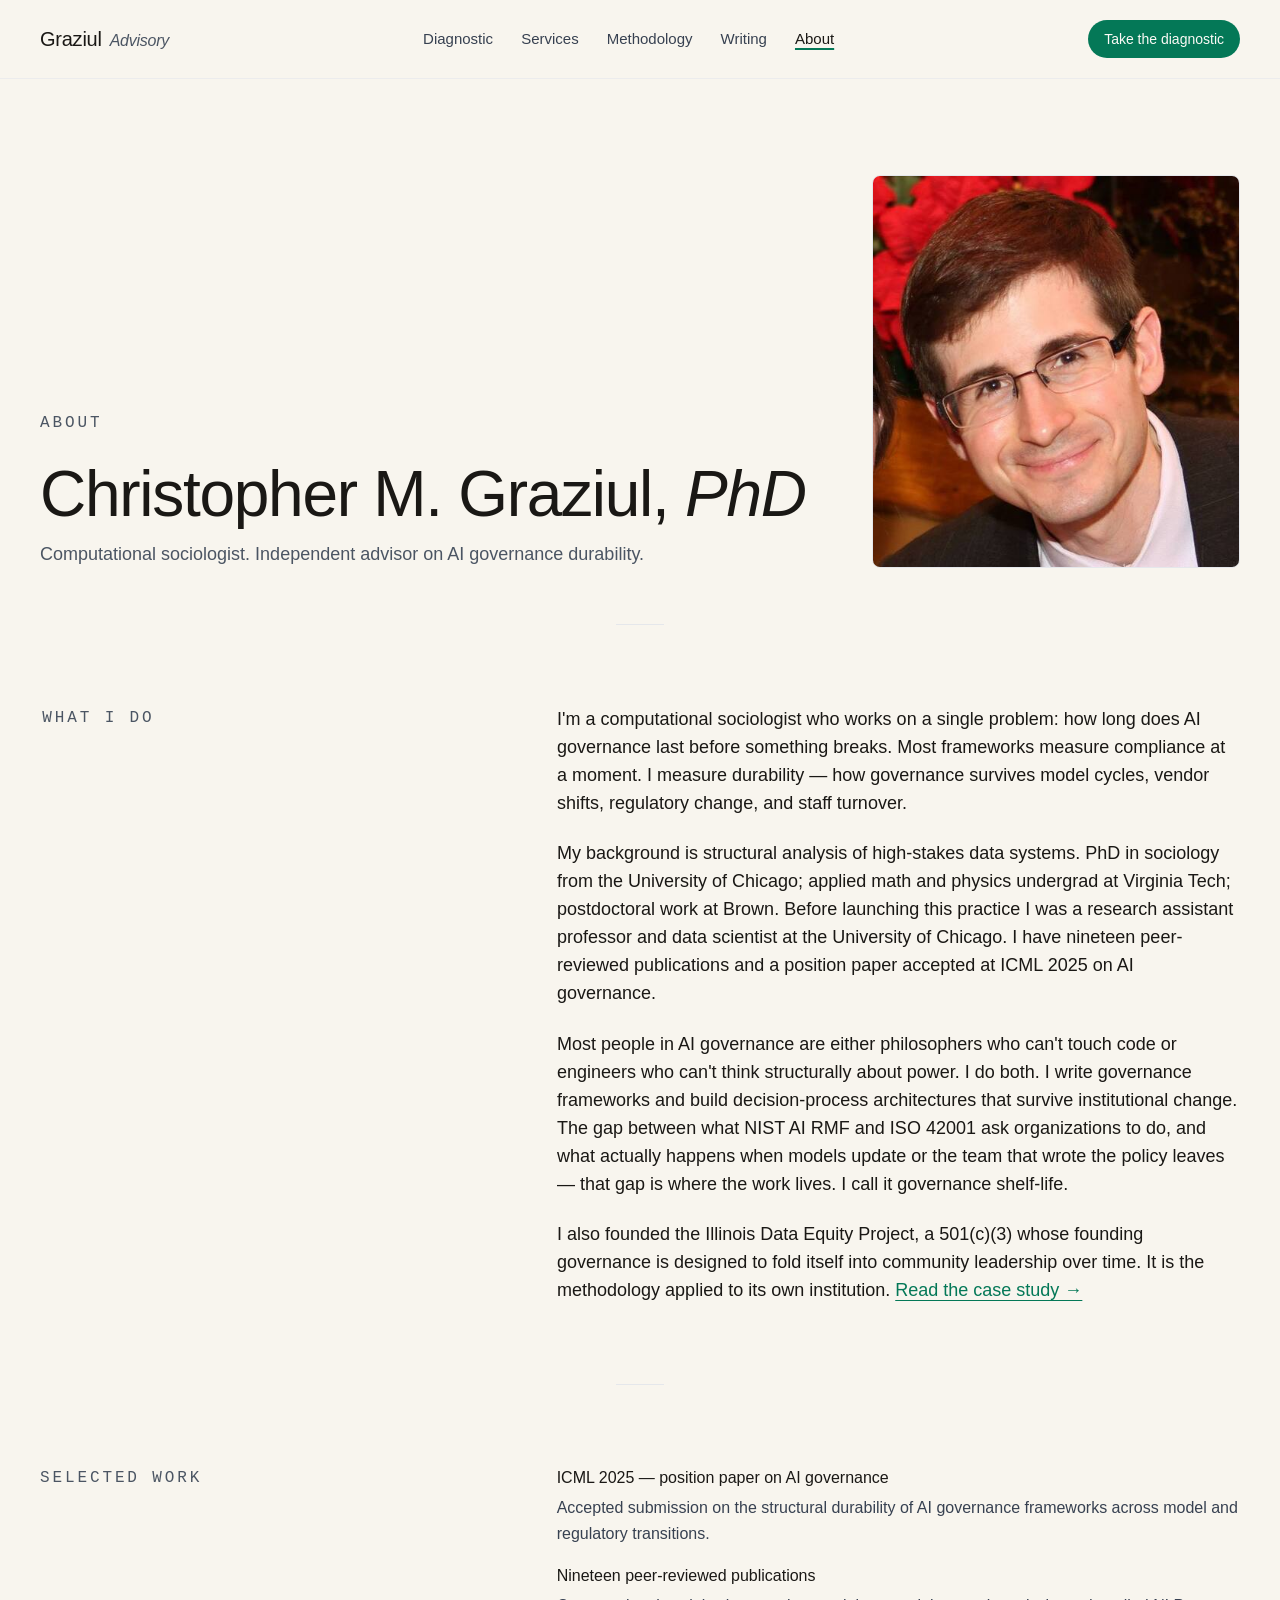
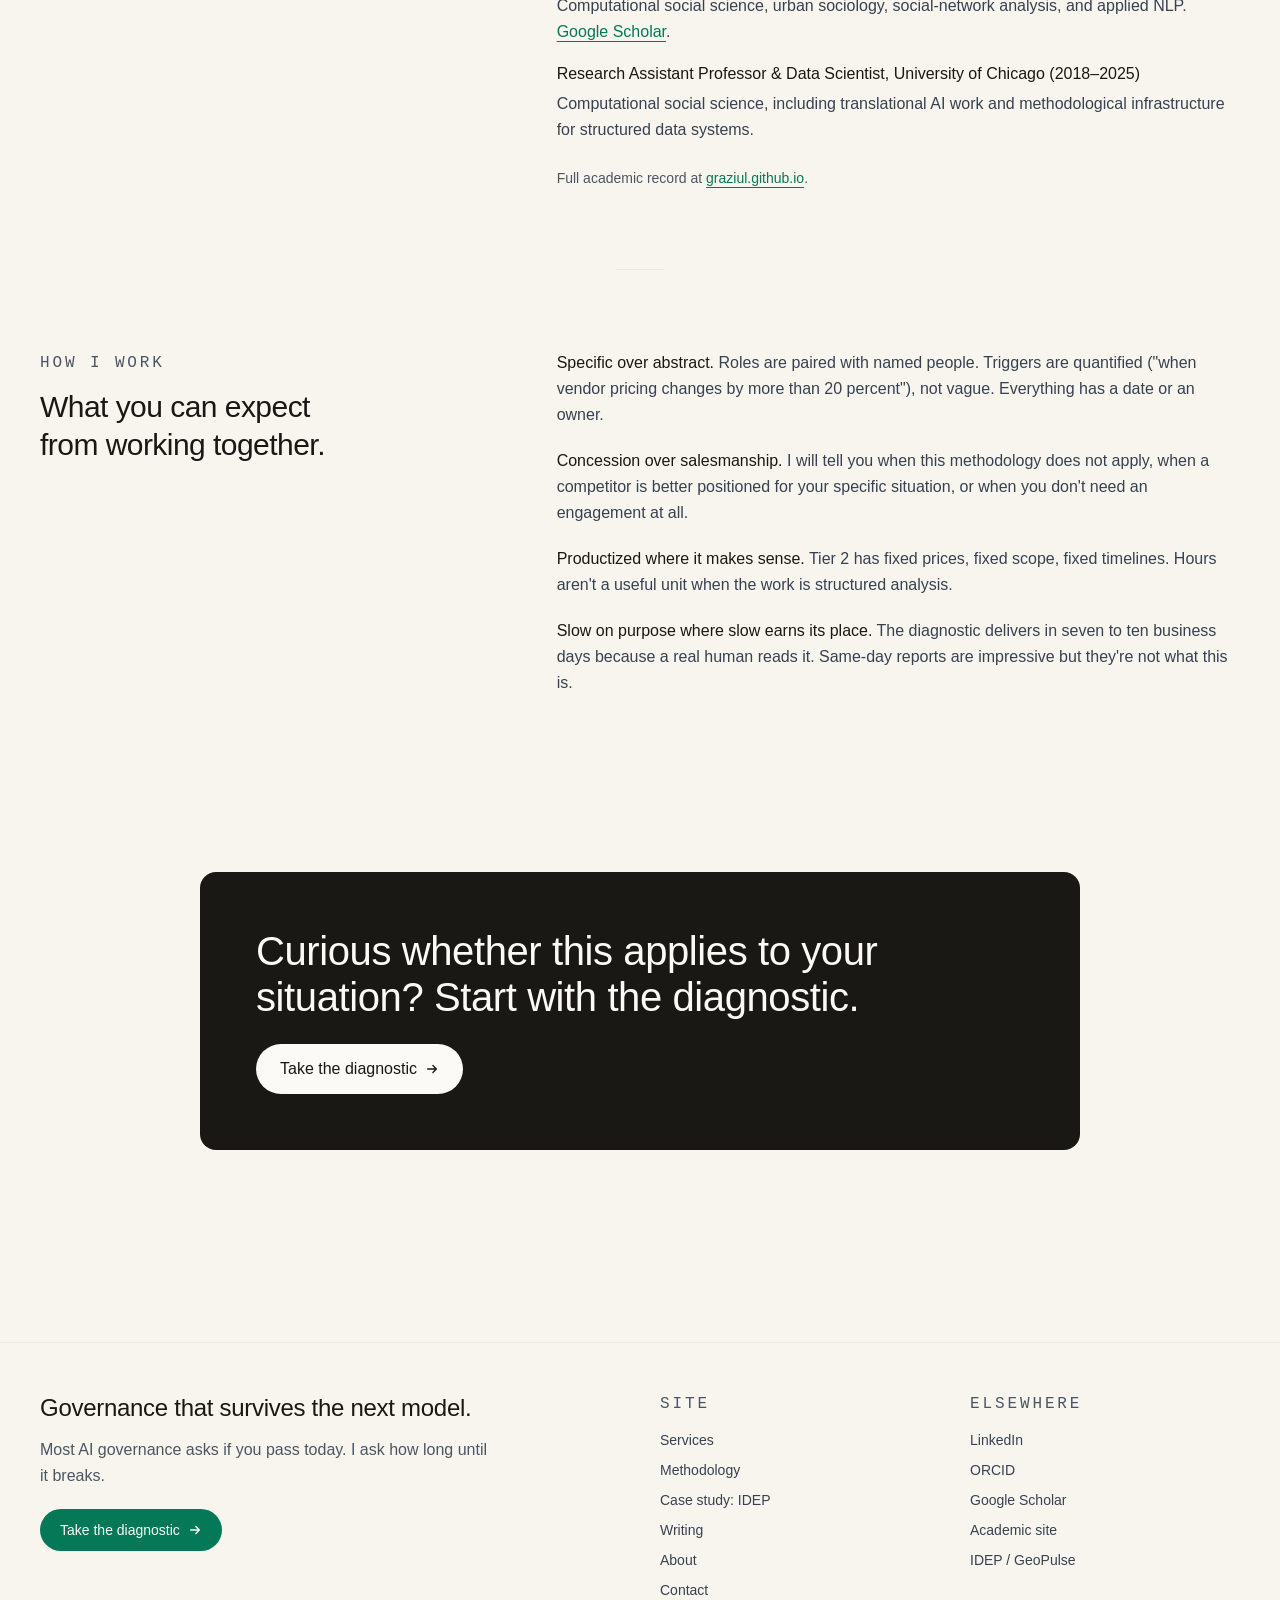
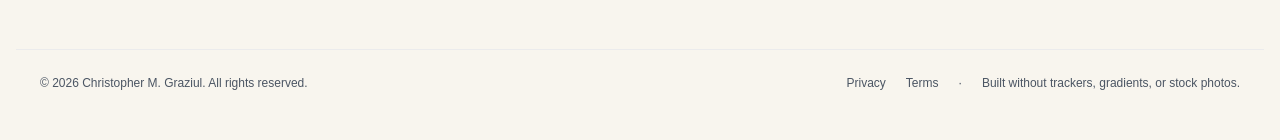
==== commit 878ef840: "chore: deploy 832ad3f229cba5ff22a775db1861b159f0750c3e graziul/ai-governance-consulting@832ad3f229cb" ====
--- a/about/index.html
+++ b/about/index.html
@@ -58,7 +58,7 @@
 <svg width="14" height="14" viewBox="0 0 16 16" fill="none" aria-hidden="true"> <path d="M3 8h10M9 4l4 4-4 4" stroke="currentColor" stroke-width="1.5" stroke-linecap="round" stroke-linejoin="round"></path> </svg> </a> </div> </div> </section>  </main> <footer class="border-t border-slate-200 mt-24 pb-12"> <div class="container-wide pt-12 grid gap-10 md:grid-cols-12"> <section class="md:col-span-6"> <p class="font-display text-2xl tracking-tight text-ink">
 Governance that survives the next model.
 </p> <p class="mt-3 text-slate-600 max-w-md">
-Most AI governance asks if you pass a test today. I ask how long until it breaks.
+Most AI governance asks if you pass today. I ask how long until it breaks.
 </p> <a href="/diagnostic/" class="mt-5 inline-flex items-center gap-2 bg-brand-700 text-paper-50 px-5 py-2.5 rounded-full text-sm font-medium hover:bg-brand-800 transition-colors">
 Take the diagnostic
 <svg width="14" height="14" viewBox="0 0 16 16" fill="none" aria-hidden="true"> <path d="M3 8h10M9 4l4 4-4 4" stroke="currentColor" stroke-width="1.5" stroke-linecap="round" stroke-linejoin="round"></path> </svg> </a> </section> <section class="md:col-span-3"> <p class="eyebrow mb-3">Site</p> <ul class="space-y-2 text-sm"> <li><a href="/services/" class="text-slate-700 hover:text-brand-800">Services</a></li> <li><a href="/methodology/" class="text-slate-700 hover:text-brand-800">Methodology</a></li> <li><a href="/case-study/idep/" class="text-slate-700 hover:text-brand-800">Case study: IDEP</a></li> <li><a href="/writing/" class="text-slate-700 hover:text-brand-800">Writing</a></li> <li><a href="/about/" class="text-slate-700 hover:text-brand-800">About</a></li> <li><a href="/contact/" class="text-slate-700 hover:text-brand-800">Contact</a></li> </ul> </section> <section class="md:col-span-3"> <p class="eyebrow mb-3">Elsewhere</p> <ul class="space-y-2 text-sm"> <li> <a href="https://www.linkedin.com/in/christopher-graziul-6250344/" class="text-slate-700 hover:text-brand-800" rel="me noopener">LinkedIn</a> </li> <li> <a href="https://orcid.org/0000-0001-8350-077X" class="text-slate-700 hover:text-brand-800" rel="me noopener">ORCID</a> </li> <li> <a href="https://scholar.google.com/citations?user=OQr5RwsAAAAJ" class="text-slate-700 hover:text-brand-800" rel="me noopener">Google Scholar</a> </li> <li> <a href="https://graziul.github.io/" class="text-slate-700 hover:text-brand-800" rel="me noopener">Academic site</a> </li> <li> <a href="https://github.com/graziul/GeoPulse" class="text-slate-700 hover:text-brand-800" rel="noopener">IDEP / GeoPulse</a> </li> </ul> </section> </div> <div class="container-wide mt-12 pt-6 border-t border-slate-200/70 flex flex-col md:flex-row justify-between gap-4 text-xs text-slate-600"> <p>© 2026 Christopher M. Graziul. <span class="hidden md:inline">All rights reserved.</span></p> <ul class="flex flex-wrap gap-x-5 gap-y-1"> <li><a href="/privacy/" class="hover:text-brand-800">Privacy</a></li> <li><a href="/terms/" class="hover:text-brand-800">Terms</a></li> <li><span aria-hidden="true">·</span></li> <li>Built without trackers, gradients, or stock photos.</li> </ul> </div> </footer> </body></html>
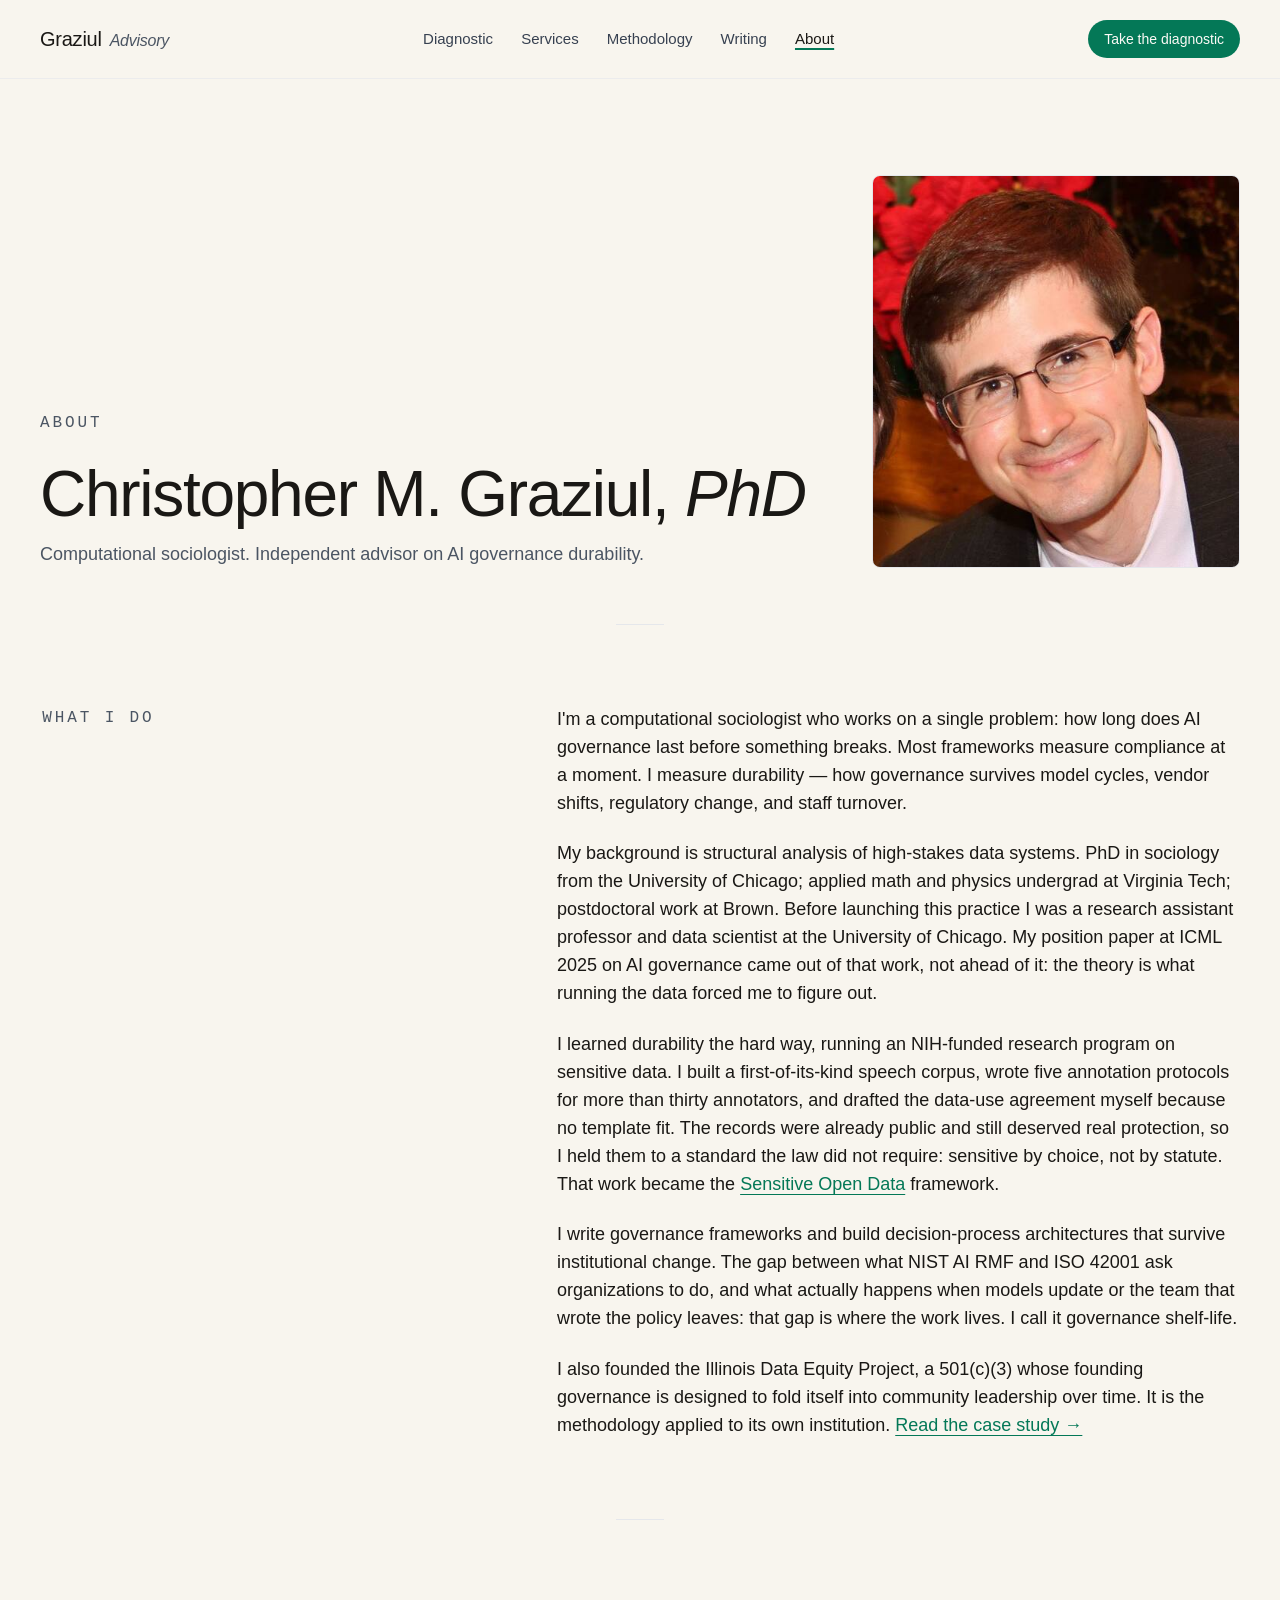
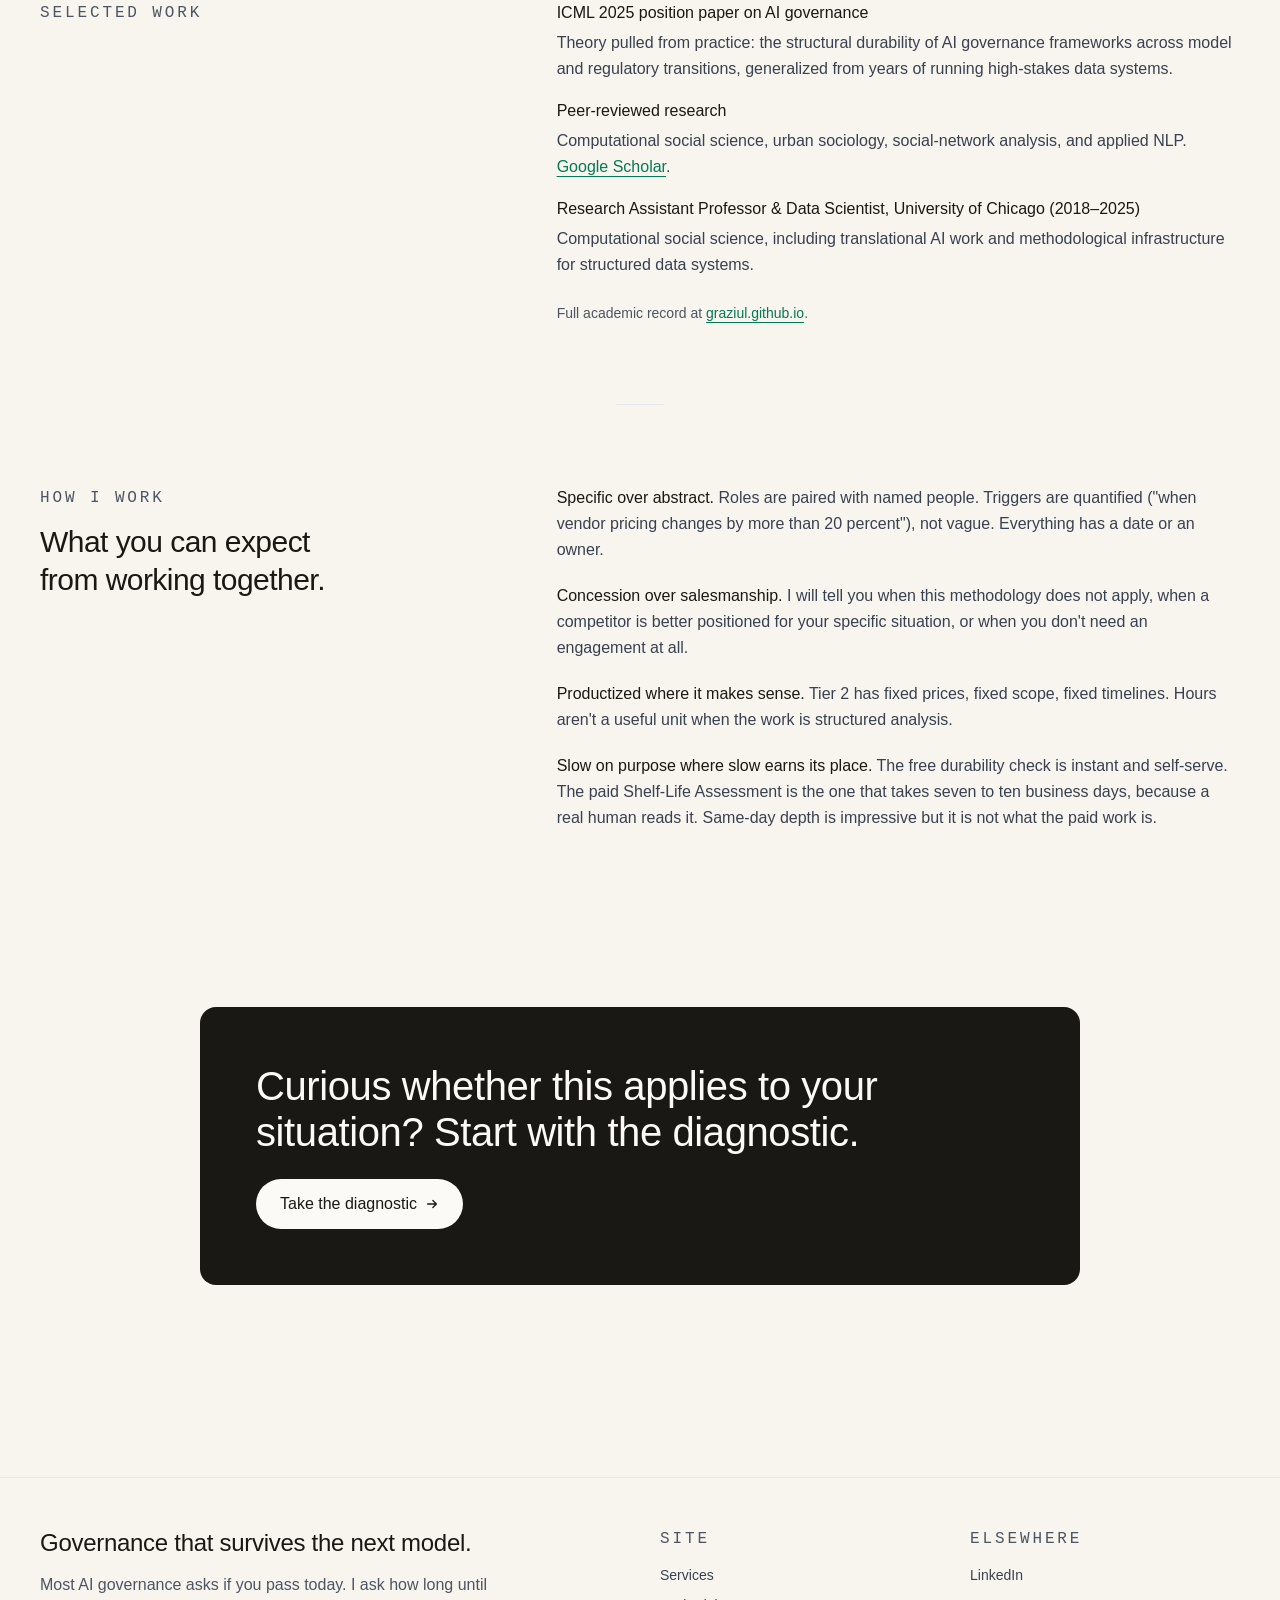
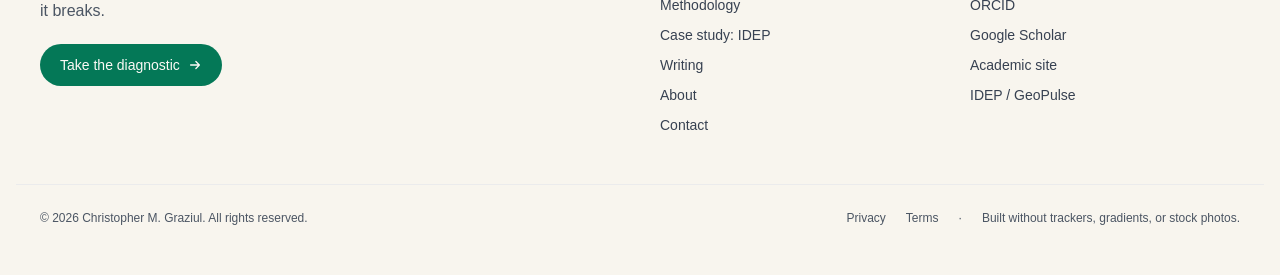
==== commit 5952f740: "chore: deploy 6c0fc8225eef54a32bd441327cbe58176d457e97 graziul/graziul.io-workspace@6c0fc8225eef54a3" ====
--- a/about/index.html
+++ b/about/index.html
@@ -18,25 +18,32 @@
           PhD in sociology from the University of Chicago; applied math and
           physics undergrad at Virginia Tech; postdoctoral work at Brown.
           Before launching this practice I was a research assistant
-          professor and data scientist at the University of Chicago. I have
-          nineteen peer-reviewed publications and a position paper accepted
-          at ICML 2025 on AI governance.
+          professor and data scientist at the University of Chicago. My
+          position paper at ICML 2025 on AI governance came out of that
+          work, not ahead of it: the theory is what running the data forced
+          me to figure out.
 </p> <p>
-Most people in AI governance are either philosophers who can't
-          touch code or engineers who can't think structurally about power.
-          I do both. I write governance frameworks and build
-          decision-process architectures that survive institutional change.
-          The gap between what NIST AI RMF and ISO 42001 ask organizations
-          to do, and what actually happens when models update or the team
-          that wrote the policy leaves — that gap is where the work lives.
-          I call it governance shelf-life.
+I learned durability the hard way, running an NIH-funded research
+          program on sensitive data. I built a first-of-its-kind speech
+          corpus, wrote five annotation protocols for more than thirty
+          annotators, and drafted the data-use agreement myself because no
+          template fit. The records were already public and still deserved
+          real protection, so I held them to a standard the law did not
+          require: sensitive by choice, not by statute. That work became the  <a href="https://katinamagazine.org/content/article/open-knowledge/2026/confronting-the-challenges-of-sensitive-open-data" rel="noopener" class="text-brand-700 hover:text-brand-800 underline underline-offset-4 decoration-1">Sensitive Open Data</a>  framework.
+</p> <p>
+I write governance frameworks and build decision-process
+          architectures that survive institutional change. The gap between
+          what NIST AI RMF and ISO 42001 ask organizations to do, and what
+          actually happens when models update or the team that wrote the
+          policy leaves: that gap is where the work lives. I call it
+          governance shelf-life.
 </p> <p>
 I also founded the Illinois Data Equity Project, a 501(c)(3) whose
           founding governance is designed to fold itself into community
           leadership over time. It is the methodology applied to its own
           institution.  <a href="/case-study/idep/" class="text-brand-700 hover:text-brand-800 underline underline-offset-4 decoration-1">
 Read the case study →
-</a> </p> </div> </div> </section> <hr class="rule container-wide"> <section class="container-wide py-16 md:py-20"> <div class="grid md:grid-cols-12 gap-10"> <div class="md:col-span-4"> <p class="eyebrow">Selected work</p> </div> <div class="md:col-span-7 md:col-start-6"> <ul class="space-y-4 text-slate-700"> <li> <p class="font-medium text-ink">ICML 2025 — position paper on AI governance</p> <p class="mt-1">Accepted submission on the structural durability of AI governance frameworks across model and regulatory transitions.</p> </li> <li> <p class="font-medium text-ink">Nineteen peer-reviewed publications</p> <p class="mt-1">Computational social science, urban sociology, social-network analysis, and applied NLP. <a href="https://scholar.google.com/citations?user=OQr5RwsAAAAJ" rel="noopener" class="text-brand-700 hover:text-brand-800 underline underline-offset-4 decoration-1">Google Scholar</a>.</p> </li> <li> <p class="font-medium text-ink">Research Assistant Professor &amp; Data Scientist, University of Chicago (2018–2025)</p> <p class="mt-1">Computational social science, including translational AI work and methodological infrastructure for structured data systems.</p> </li> </ul> <p class="mt-6 text-sm text-slate-600">
+</a> </p> </div> </div> </section> <hr class="rule container-wide"> <section class="container-wide py-16 md:py-20"> <div class="grid md:grid-cols-12 gap-10"> <div class="md:col-span-4"> <p class="eyebrow">Selected work</p> </div> <div class="md:col-span-7 md:col-start-6"> <ul class="space-y-4 text-slate-700"> <li> <p class="font-medium text-ink">ICML 2025 position paper on AI governance</p> <p class="mt-1">Theory pulled from practice: the structural durability of AI governance frameworks across model and regulatory transitions, generalized from years of running high-stakes data systems.</p> </li> <li> <p class="font-medium text-ink">Peer-reviewed research</p> <p class="mt-1">Computational social science, urban sociology, social-network analysis, and applied NLP. <a href="https://scholar.google.com/citations?user=OQr5RwsAAAAJ" rel="noopener" class="text-brand-700 hover:text-brand-800 underline underline-offset-4 decoration-1">Google Scholar</a>.</p> </li> <li> <p class="font-medium text-ink">Research Assistant Professor &amp; Data Scientist, University of Chicago (2018–2025)</p> <p class="mt-1">Computational social science, including translational AI work and methodological infrastructure for structured data systems.</p> </li> </ul> <p class="mt-6 text-sm text-slate-600">
 Full academic record at  <a href="https://graziul.github.io/" rel="noopener" class="text-brand-700 hover:text-brand-800 underline underline-offset-4 decoration-1">graziul.github.io</a>.
 </p> </div> </div> </section> <hr class="rule container-wide"> <section class="container-wide py-16 md:py-20"> <div class="grid md:grid-cols-12 gap-10"> <div class="md:col-span-4"> <p class="eyebrow">How I work</p> <h2 class="display-headline mt-3 text-2xl md:text-3xl leading-tight">
 What you can expect from working together.
@@ -48,9 +55,10 @@
           when you don't need an engagement at all.
 </p> <p> <span class="font-medium text-ink">Productized where it makes sense.</span>  Tier 2 has fixed prices, fixed scope, fixed timelines. Hours
           aren't a useful unit when the work is structured analysis.
-</p> <p> <span class="font-medium text-ink">Slow on purpose where slow earns its place.</span>  The diagnostic delivers in seven to ten business days because
-          a real human reads it. Same-day reports are impressive but they're
-          not what this is.
+</p> <p> <span class="font-medium text-ink">Slow on purpose where slow earns its place.</span>  The free durability check is instant and self-serve. The paid
+          Shelf-Life Assessment is the one that takes seven to ten business
+          days, because a real human reads it. Same-day depth is impressive
+          but it is not what the paid work is.
 </p> </div> </div> </section> <section class="container-wide py-16 md:py-24"> <div class="rounded-2xl bg-ink text-paper-50 p-10 md:p-14"> <p class="font-display text-3xl md:text-4xl leading-tight max-w-3xl">
 Curious whether this applies to your situation? Start with the diagnostic.
 </p> <div class="mt-6"> <a href="/diagnostic/" class="inline-flex items-center gap-2 bg-paper-50 text-ink px-6 py-3 rounded-full font-medium hover:bg-paper-200 transition-colors">
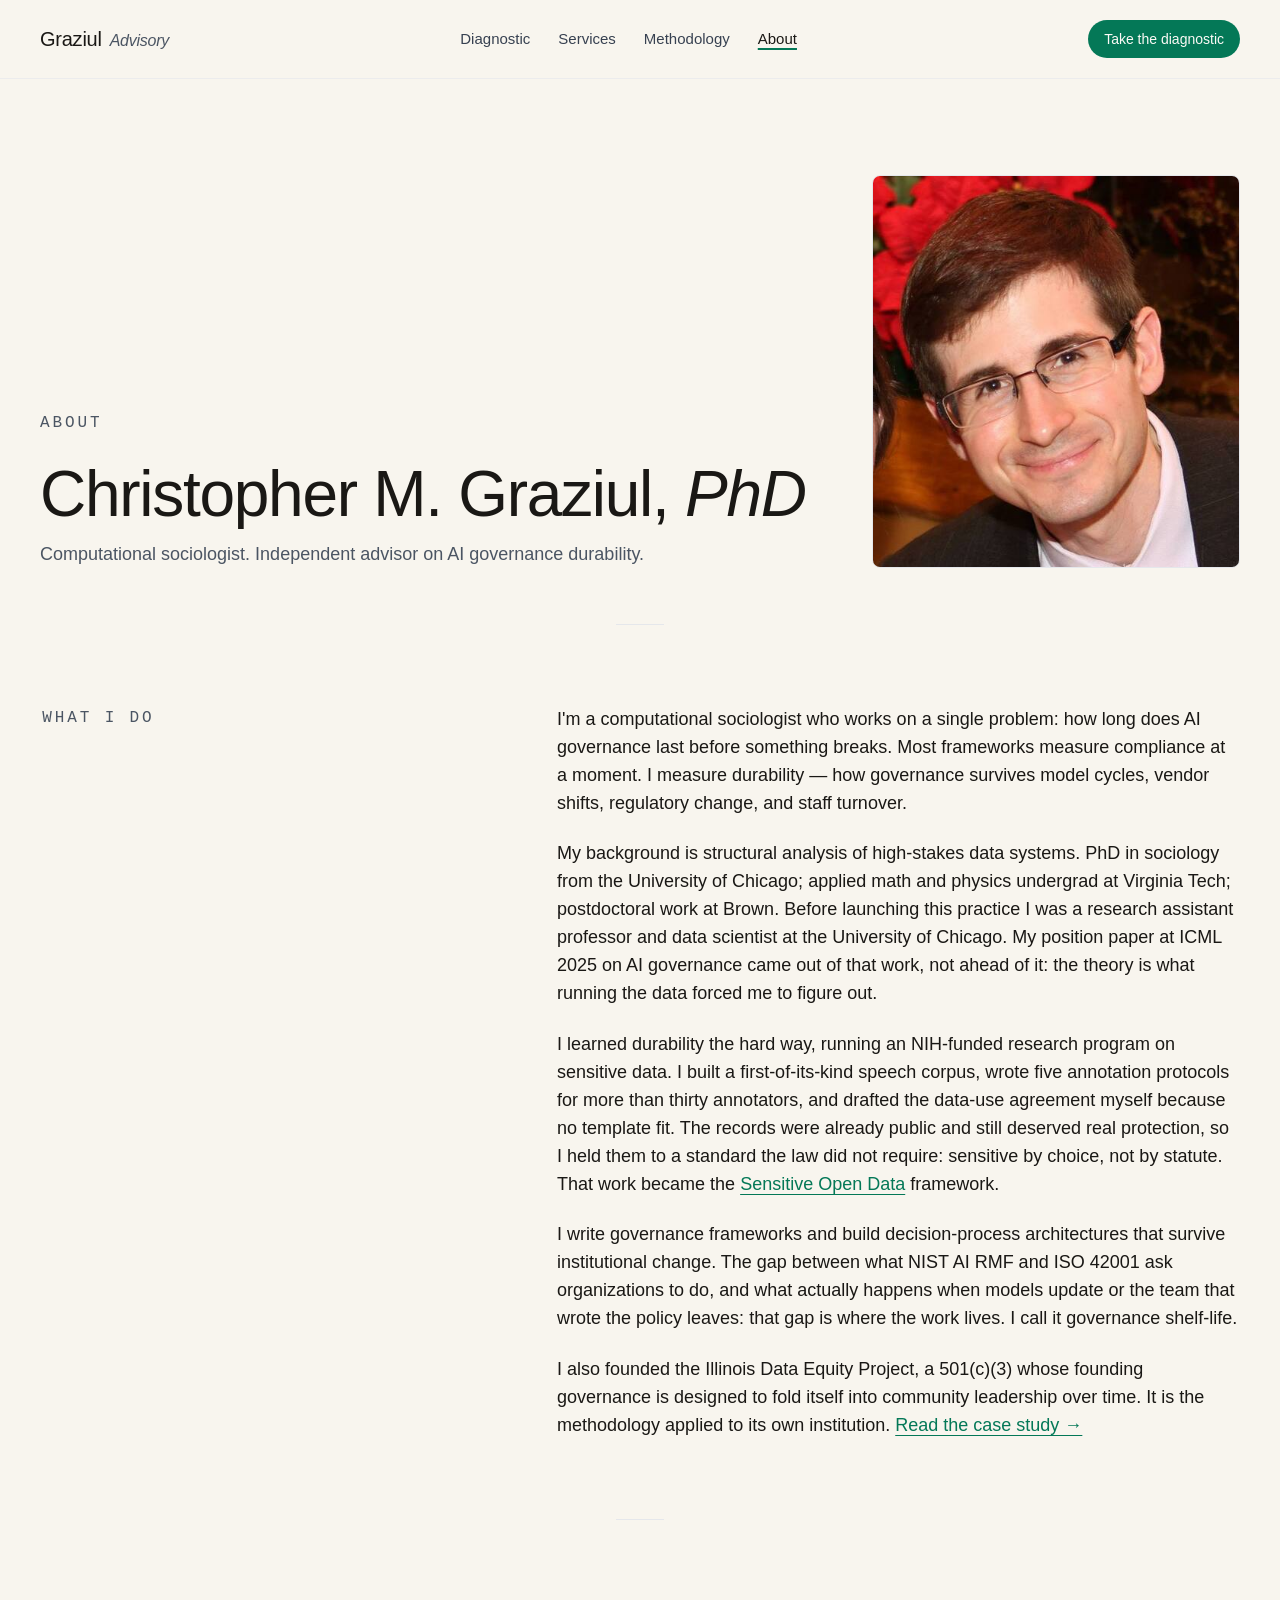
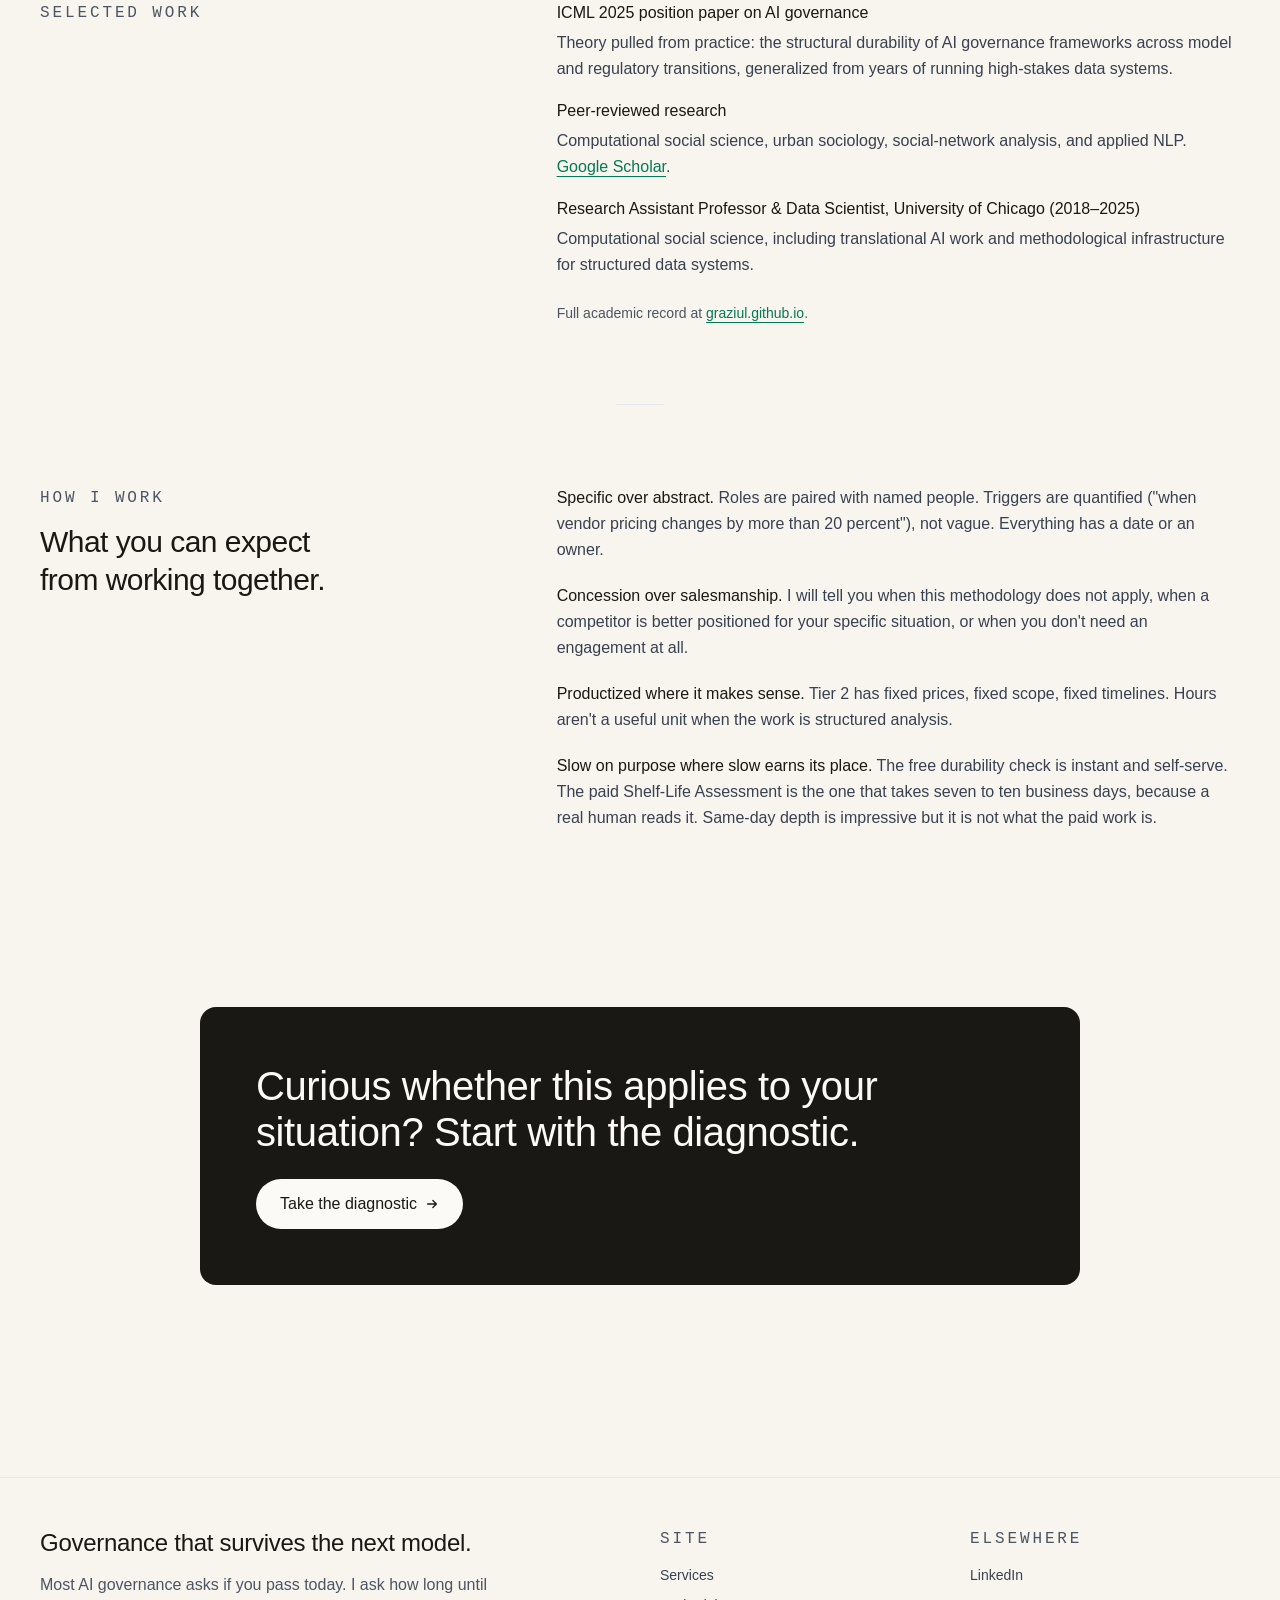
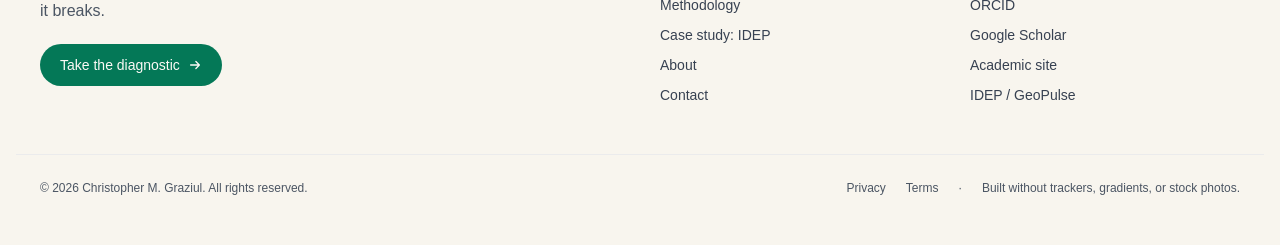
==== commit be987605: "chore: deploy babc896e29e95f40dc4afec0561cc16fa396f038 graziul/graziul.io-workspace@babc896e29e95f40" ====
--- a/about/index.html
+++ b/about/index.html
@@ -1,8 +1,8 @@
-<!DOCTYPE html><html lang="en"> <head><meta charset="utf-8"><meta name="viewport" content="width=device-width, initial-scale=1, viewport-fit=cover"><meta name="generator" content="Astro v5.18.1"><title>About — Graziul Advisory</title><meta name="description" content="Christopher M. Graziul, PhD — computational sociologist working on AI governance durability. Independent advisory practice."><link rel="canonical" href="https://graziul.io/about/"><link rel="icon" href="/favicon.svg" type="image/svg+xml"><meta name="theme-color" content="#F8F5EE" media="(prefers-color-scheme: light)"><meta property="og:site_name" content="Graziul Advisory"><meta property="og:title" content="About — Graziul Advisory"><meta property="og:description" content="Christopher M. Graziul, PhD — computational sociologist working on AI governance durability. Independent advisory practice."><meta property="og:url" content="https://graziul.io/about/"><meta property="og:type" content="website"><meta property="og:image" content="https://graziul.io/og/default.png"><meta name="twitter:card" content="summary_large_image"><meta name="twitter:creator" content="@cgraziul"><meta name="twitter:title" content="About — Graziul Advisory"><meta name="twitter:description" content="Christopher M. Graziul, PhD — computational sociologist working on AI governance durability. Independent advisory practice."><meta name="twitter:image" content="https://graziul.io/og/default.png"><link rel="sitemap" href="/sitemap-index.xml"><script defer data-domain="graziul.io" src="https://plausible.io/js/script.js"></script><script type="application/ld+json">{"@context":"https://schema.org","@type":"Person","name":"Christopher M. Graziul","givenName":"Christopher","familyName":"Graziul","jobTitle":"AI Governance Advisor","url":"https://graziul.io/","sameAs":["https://graziul.github.io/","https://orcid.org/0000-0001-8350-077X","https://scholar.google.com/citations?user=OQr5RwsAAAAJ","https://www.linkedin.com/in/christopher-graziul-6250344/"],"alumniOf":[{"@type":"CollegeOrUniversity","name":"University of Chicago"},{"@type":"CollegeOrUniversity","name":"Brown University"},{"@type":"CollegeOrUniversity","name":"Virginia Tech"}],"knowsAbout":["AI governance","AI policy durability","Computational sociology","Algorithmic accountability","Public-interest data infrastructure"]}</script><link rel="stylesheet" href="/_astro/index.BPvfLaW1.css"><script type="module" src="/_astro/page.BT_9kWGp.js"></script></head> <body class="min-h-dvh bg-paper text-ink antialiased"> <a href="#main" class="sr-only focus:not-sr-only focus:fixed focus:top-3 focus:left-3 focus:z-50 focus:bg-ink focus:text-paper focus:px-4 focus:py-2 focus:rounded-md">
+<!DOCTYPE html><html lang="en"> <head><meta charset="utf-8"><meta name="viewport" content="width=device-width, initial-scale=1, viewport-fit=cover"><meta name="generator" content="Astro v5.18.2"><title>About — Graziul Advisory</title><meta name="description" content="Christopher M. Graziul, PhD — computational sociologist working on AI governance durability. Independent advisory practice."><link rel="canonical" href="https://graziul.io/about/"><link rel="icon" href="/favicon.svg" type="image/svg+xml"><meta name="theme-color" content="#F8F5EE" media="(prefers-color-scheme: light)"><meta property="og:site_name" content="Graziul Advisory"><meta property="og:title" content="About — Graziul Advisory"><meta property="og:description" content="Christopher M. Graziul, PhD — computational sociologist working on AI governance durability. Independent advisory practice."><meta property="og:url" content="https://graziul.io/about/"><meta property="og:type" content="website"><meta property="og:image" content="https://graziul.io/og/default.png"><meta name="twitter:card" content="summary_large_image"><meta name="twitter:creator" content="@cgraziul"><meta name="twitter:title" content="About — Graziul Advisory"><meta name="twitter:description" content="Christopher M. Graziul, PhD — computational sociologist working on AI governance durability. Independent advisory practice."><meta name="twitter:image" content="https://graziul.io/og/default.png"><link rel="sitemap" href="/sitemap-index.xml"><script defer data-domain="graziul.io" src="https://plausible.io/js/script.js"></script><script type="application/ld+json">{"@context":"https://schema.org","@type":"Person","name":"Christopher M. Graziul","givenName":"Christopher","familyName":"Graziul","jobTitle":"AI Governance Advisor","url":"https://graziul.io/","sameAs":["https://graziul.github.io/","https://orcid.org/0000-0001-8350-077X","https://scholar.google.com/citations?user=OQr5RwsAAAAJ","https://www.linkedin.com/in/christopher-graziul-6250344/"],"alumniOf":[{"@type":"CollegeOrUniversity","name":"University of Chicago"},{"@type":"CollegeOrUniversity","name":"Brown University"},{"@type":"CollegeOrUniversity","name":"Virginia Tech"}],"knowsAbout":["AI governance","AI policy durability","Computational sociology","Algorithmic accountability","Public-interest data infrastructure"]}</script><link rel="stylesheet" href="/_astro/index.BPvfLaW1.css"><script type="module" src="/_astro/page.BT_9kWGp.js"></script></head> <body class="min-h-dvh bg-paper text-ink antialiased"> <a href="#main" class="sr-only focus:not-sr-only focus:fixed focus:top-3 focus:left-3 focus:z-50 focus:bg-ink focus:text-paper focus:px-4 focus:py-2 focus:rounded-md">
 Skip to content
-</a> <header class="border-b border-slate-200/70 bg-paper/85 backdrop-blur-sm sticky top-0 z-40"> <div class="container-wide flex items-center justify-between gap-6 py-4 md:py-5"> <a href="/" class="group inline-flex items-baseline gap-2 font-display text-lg md:text-xl tracking-tight text-ink hover:text-brand-800 transition-colors" aria-label="Graziul Advisory — home"> <span class="font-medium">Graziul</span> <span class="text-slate-600 text-sm md:text-base font-normal italic">Advisory</span> </a> <nav aria-label="Primary" class="hidden md:block"> <ul class="flex items-center gap-7 text-[15px] text-slate-700"> <li> <a href="/diagnostic/" class="transition-colors hover:text-brand-800 underline-offset-4 no-underline"> Diagnostic </a> </li><li> <a href="/services/" class="transition-colors hover:text-brand-800 underline-offset-4 no-underline"> Services </a> </li><li> <a href="/methodology/" class="transition-colors hover:text-brand-800 underline-offset-4 no-underline"> Methodology </a> </li><li> <a href="/writing/" class="transition-colors hover:text-brand-800 underline-offset-4 no-underline"> Writing </a> </li><li> <a href="/about/" aria-current="page" class="transition-colors hover:text-brand-800 underline-offset-4 text-ink underline decoration-brand-700 decoration-2"> About </a> </li> </ul> </nav> <div class="flex items-center gap-3"> <a href="/diagnostic/" class="hidden sm:inline-flex items-center gap-2 bg-brand-700 text-paper-50 px-4 py-2 rounded-full text-sm font-medium hover:bg-brand-800 transition-colors">
+</a> <header class="border-b border-slate-200/70 bg-paper/85 backdrop-blur-sm sticky top-0 z-40"> <div class="container-wide flex items-center justify-between gap-6 py-4 md:py-5"> <a href="/" class="group inline-flex items-baseline gap-2 font-display text-lg md:text-xl tracking-tight text-ink hover:text-brand-800 transition-colors" aria-label="Graziul Advisory — home"> <span class="font-medium">Graziul</span> <span class="text-slate-600 text-sm md:text-base font-normal italic">Advisory</span> </a> <nav aria-label="Primary" class="hidden md:block"> <ul class="flex items-center gap-7 text-[15px] text-slate-700"> <li> <a href="/diagnostic/" class="transition-colors hover:text-brand-800 underline-offset-4 no-underline"> Diagnostic </a> </li><li> <a href="/services/" class="transition-colors hover:text-brand-800 underline-offset-4 no-underline"> Services </a> </li><li> <a href="/methodology/" class="transition-colors hover:text-brand-800 underline-offset-4 no-underline"> Methodology </a> </li><li> <a href="/about/" aria-current="page" class="transition-colors hover:text-brand-800 underline-offset-4 text-ink underline decoration-brand-700 decoration-2"> About </a> </li> </ul> </nav> <div class="flex items-center gap-3"> <a href="/diagnostic/" class="hidden sm:inline-flex items-center gap-2 bg-brand-700 text-paper-50 px-4 py-2 rounded-full text-sm font-medium hover:bg-brand-800 transition-colors">
 Take the diagnostic
-</a>  <details class="md:hidden relative"> <summary class="list-none cursor-pointer p-2 -mr-2 rounded text-ink" aria-label="Toggle menu"> <svg width="22" height="22" viewBox="0 0 24 24" fill="none" stroke="currentColor" stroke-width="2" aria-hidden="true"> <path d="M4 7h16M4 12h16M4 17h16" stroke-linecap="round"></path> </svg> </summary> <nav aria-label="Mobile primary" class="absolute right-0 top-full mt-2 w-56 rounded-lg border border-slate-200 bg-paper-50 shadow-lg p-2"> <ul class="flex flex-col text-[15px]"> <li> <a href="/diagnostic/" class="block px-3 py-2 rounded-md hover:bg-slate-100"> Diagnostic </a> </li><li> <a href="/services/" class="block px-3 py-2 rounded-md hover:bg-slate-100"> Services </a> </li><li> <a href="/methodology/" class="block px-3 py-2 rounded-md hover:bg-slate-100"> Methodology </a> </li><li> <a href="/writing/" class="block px-3 py-2 rounded-md hover:bg-slate-100"> Writing </a> </li><li> <a href="/about/" class="block px-3 py-2 rounded-md hover:bg-slate-100"> About </a> </li> <li> <a href="/contact/" class="block px-3 py-2 rounded-md hover:bg-slate-100">
+</a>  <details class="md:hidden relative"> <summary class="list-none cursor-pointer p-2 -mr-2 rounded text-ink" aria-label="Toggle menu"> <svg width="22" height="22" viewBox="0 0 24 24" fill="none" stroke="currentColor" stroke-width="2" aria-hidden="true"> <path d="M4 7h16M4 12h16M4 17h16" stroke-linecap="round"></path> </svg> </summary> <nav aria-label="Mobile primary" class="absolute right-0 top-full mt-2 w-56 rounded-lg border border-slate-200 bg-paper-50 shadow-lg p-2"> <ul class="flex flex-col text-[15px]"> <li> <a href="/diagnostic/" class="block px-3 py-2 rounded-md hover:bg-slate-100"> Diagnostic </a> </li><li> <a href="/services/" class="block px-3 py-2 rounded-md hover:bg-slate-100"> Services </a> </li><li> <a href="/methodology/" class="block px-3 py-2 rounded-md hover:bg-slate-100"> Methodology </a> </li><li> <a href="/about/" class="block px-3 py-2 rounded-md hover:bg-slate-100"> About </a> </li> <li> <a href="/contact/" class="block px-3 py-2 rounded-md hover:bg-slate-100">
 Contact
 </a> </li> </ul> </nav> </details> </div> </div> </header> <main id="main" class="flex flex-col"> <section class="container-wide pt-20 md:pt-24 pb-10 md:pb-14"> <div class="grid md:grid-cols-12 gap-8 md:gap-12 items-end"> <div class="md:col-span-7 lg:col-span-8"> <p class="eyebrow">About</p> <h1 class="display-headline mt-6 text-4xl md:text-5xl lg:text-6xl leading-[1.05] tracking-tight">
 Christopher M. Graziul, <span class="italic font-normal">PhD</span> </h1> <p class="mt-3 text-lg text-slate-600">
@@ -69,4 +69,4 @@
 Most AI governance asks if you pass today. I ask how long until it breaks.
 </p> <a href="/diagnostic/" class="mt-5 inline-flex items-center gap-2 bg-brand-700 text-paper-50 px-5 py-2.5 rounded-full text-sm font-medium hover:bg-brand-800 transition-colors">
 Take the diagnostic
-<svg width="14" height="14" viewBox="0 0 16 16" fill="none" aria-hidden="true"> <path d="M3 8h10M9 4l4 4-4 4" stroke="currentColor" stroke-width="1.5" stroke-linecap="round" stroke-linejoin="round"></path> </svg> </a> </section> <section class="md:col-span-3"> <p class="eyebrow mb-3">Site</p> <ul class="space-y-2 text-sm"> <li><a href="/services/" class="text-slate-700 hover:text-brand-800">Services</a></li> <li><a href="/methodology/" class="text-slate-700 hover:text-brand-800">Methodology</a></li> <li><a href="/case-study/idep/" class="text-slate-700 hover:text-brand-800">Case study: IDEP</a></li> <li><a href="/writing/" class="text-slate-700 hover:text-brand-800">Writing</a></li> <li><a href="/about/" class="text-slate-700 hover:text-brand-800">About</a></li> <li><a href="/contact/" class="text-slate-700 hover:text-brand-800">Contact</a></li> </ul> </section> <section class="md:col-span-3"> <p class="eyebrow mb-3">Elsewhere</p> <ul class="space-y-2 text-sm"> <li> <a href="https://www.linkedin.com/in/christopher-graziul-6250344/" class="text-slate-700 hover:text-brand-800" rel="me noopener">LinkedIn</a> </li> <li> <a href="https://orcid.org/0000-0001-8350-077X" class="text-slate-700 hover:text-brand-800" rel="me noopener">ORCID</a> </li> <li> <a href="https://scholar.google.com/citations?user=OQr5RwsAAAAJ" class="text-slate-700 hover:text-brand-800" rel="me noopener">Google Scholar</a> </li> <li> <a href="https://graziul.github.io/" class="text-slate-700 hover:text-brand-800" rel="me noopener">Academic site</a> </li> <li> <a href="https://github.com/graziul/GeoPulse" class="text-slate-700 hover:text-brand-800" rel="noopener">IDEP / GeoPulse</a> </li> </ul> </section> </div> <div class="container-wide mt-12 pt-6 border-t border-slate-200/70 flex flex-col md:flex-row justify-between gap-4 text-xs text-slate-600"> <p>© 2026 Christopher M. Graziul. <span class="hidden md:inline">All rights reserved.</span></p> <ul class="flex flex-wrap gap-x-5 gap-y-1"> <li><a href="/privacy/" class="hover:text-brand-800">Privacy</a></li> <li><a href="/terms/" class="hover:text-brand-800">Terms</a></li> <li><span aria-hidden="true">·</span></li> <li>Built without trackers, gradients, or stock photos.</li> </ul> </div> </footer> </body></html>+<svg width="14" height="14" viewBox="0 0 16 16" fill="none" aria-hidden="true"> <path d="M3 8h10M9 4l4 4-4 4" stroke="currentColor" stroke-width="1.5" stroke-linecap="round" stroke-linejoin="round"></path> </svg> </a> </section> <section class="md:col-span-3"> <p class="eyebrow mb-3">Site</p> <ul class="space-y-2 text-sm"> <li><a href="/services/" class="text-slate-700 hover:text-brand-800">Services</a></li> <li><a href="/methodology/" class="text-slate-700 hover:text-brand-800">Methodology</a></li> <li><a href="/case-study/idep/" class="text-slate-700 hover:text-brand-800">Case study: IDEP</a></li> <li><a href="/about/" class="text-slate-700 hover:text-brand-800">About</a></li> <li><a href="/contact/" class="text-slate-700 hover:text-brand-800">Contact</a></li> </ul> </section> <section class="md:col-span-3"> <p class="eyebrow mb-3">Elsewhere</p> <ul class="space-y-2 text-sm"> <li> <a href="https://www.linkedin.com/in/christopher-graziul-6250344/" class="text-slate-700 hover:text-brand-800" rel="me noopener">LinkedIn</a> </li> <li> <a href="https://orcid.org/0000-0001-8350-077X" class="text-slate-700 hover:text-brand-800" rel="me noopener">ORCID</a> </li> <li> <a href="https://scholar.google.com/citations?user=OQr5RwsAAAAJ" class="text-slate-700 hover:text-brand-800" rel="me noopener">Google Scholar</a> </li> <li> <a href="https://graziul.github.io/" class="text-slate-700 hover:text-brand-800" rel="me noopener">Academic site</a> </li> <li> <a href="https://github.com/graziul/GeoPulse" class="text-slate-700 hover:text-brand-800" rel="noopener">IDEP / GeoPulse</a> </li> </ul> </section> </div> <div class="container-wide mt-12 pt-6 border-t border-slate-200/70 flex flex-col md:flex-row justify-between gap-4 text-xs text-slate-600"> <p>© 2026 Christopher M. Graziul. <span class="hidden md:inline">All rights reserved.</span></p> <ul class="flex flex-wrap gap-x-5 gap-y-1"> <li><a href="/privacy/" class="hover:text-brand-800">Privacy</a></li> <li><a href="/terms/" class="hover:text-brand-800">Terms</a></li> <li><span aria-hidden="true">·</span></li> <li>Built without trackers, gradients, or stock photos.</li> </ul> </div> </footer> </body></html>
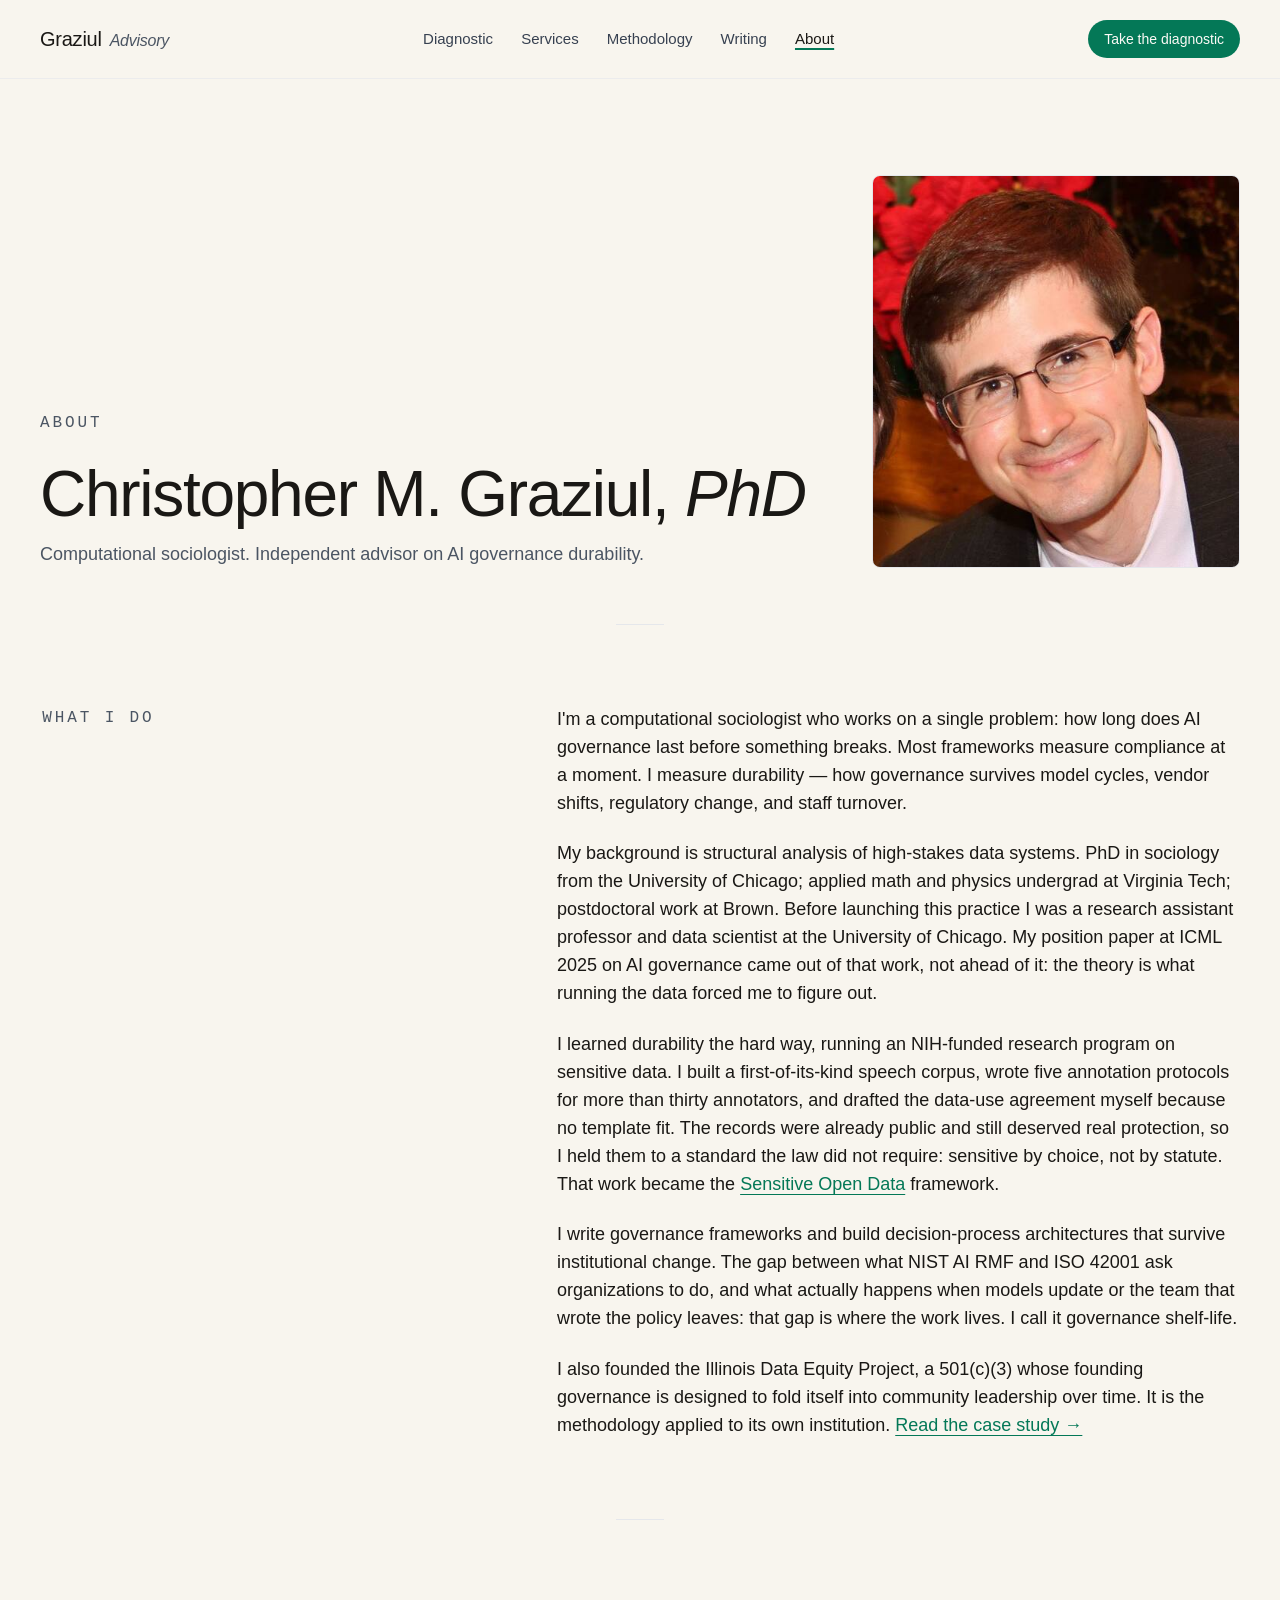
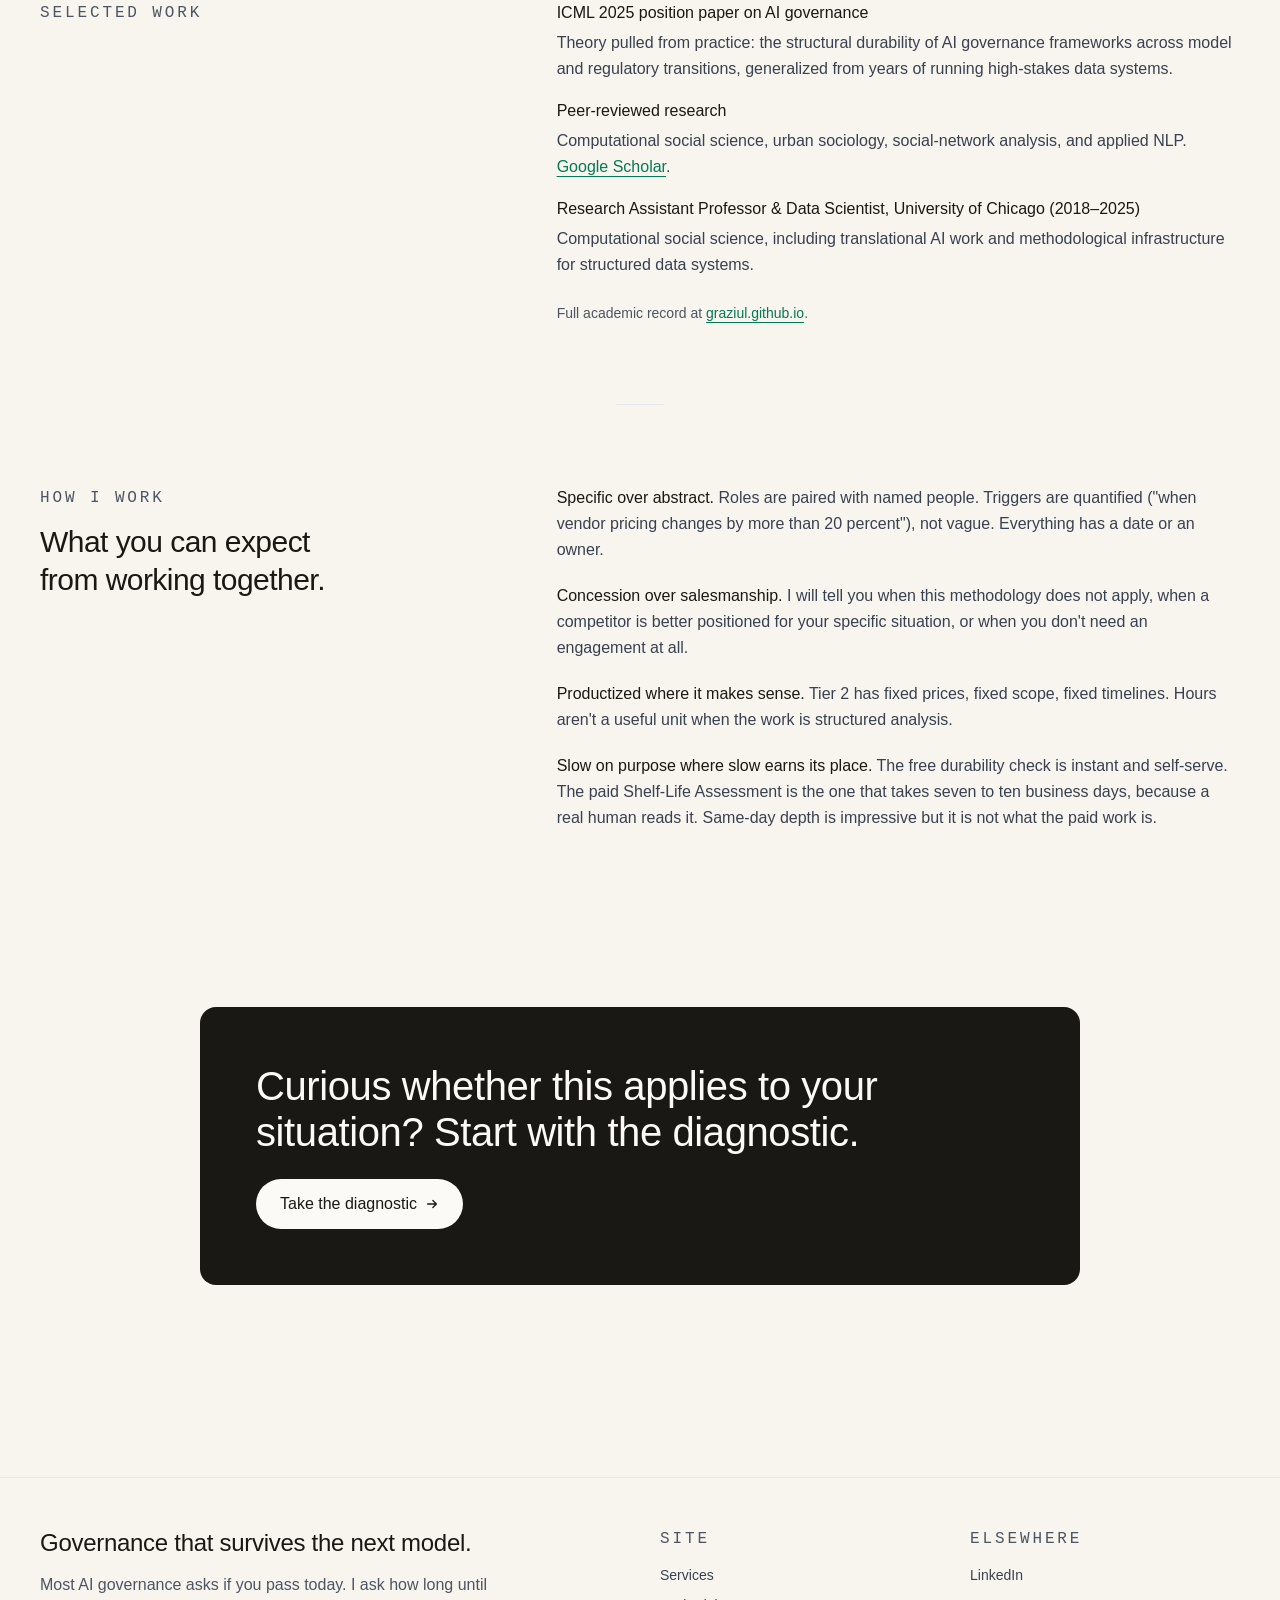
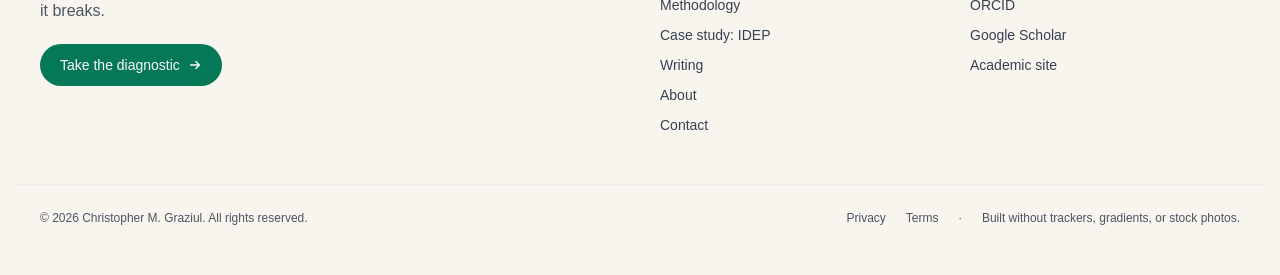
==== commit a91eb6bd: "chore: deploy edda16ca77890e1dbe4c51b9030f785fefd26686 graziul/graziul.io-workspace@edda16ca77890e1d" ====
--- a/about/index.html
+++ b/about/index.html
@@ -1,8 +1,8 @@
-<!DOCTYPE html><html lang="en"> <head><meta charset="utf-8"><meta name="viewport" content="width=device-width, initial-scale=1, viewport-fit=cover"><meta name="generator" content="Astro v5.18.2"><title>About — Graziul Advisory</title><meta name="description" content="Christopher M. Graziul, PhD — computational sociologist working on AI governance durability. Independent advisory practice."><link rel="canonical" href="https://graziul.io/about/"><link rel="icon" href="/favicon.svg" type="image/svg+xml"><meta name="theme-color" content="#F8F5EE" media="(prefers-color-scheme: light)"><meta property="og:site_name" content="Graziul Advisory"><meta property="og:title" content="About — Graziul Advisory"><meta property="og:description" content="Christopher M. Graziul, PhD — computational sociologist working on AI governance durability. Independent advisory practice."><meta property="og:url" content="https://graziul.io/about/"><meta property="og:type" content="website"><meta property="og:image" content="https://graziul.io/og/default.png"><meta name="twitter:card" content="summary_large_image"><meta name="twitter:creator" content="@cgraziul"><meta name="twitter:title" content="About — Graziul Advisory"><meta name="twitter:description" content="Christopher M. Graziul, PhD — computational sociologist working on AI governance durability. Independent advisory practice."><meta name="twitter:image" content="https://graziul.io/og/default.png"><link rel="sitemap" href="/sitemap-index.xml"><script defer data-domain="graziul.io" src="https://plausible.io/js/script.js"></script><script type="application/ld+json">{"@context":"https://schema.org","@type":"Person","name":"Christopher M. Graziul","givenName":"Christopher","familyName":"Graziul","jobTitle":"AI Governance Advisor","url":"https://graziul.io/","sameAs":["https://graziul.github.io/","https://orcid.org/0000-0001-8350-077X","https://scholar.google.com/citations?user=OQr5RwsAAAAJ","https://www.linkedin.com/in/christopher-graziul-6250344/"],"alumniOf":[{"@type":"CollegeOrUniversity","name":"University of Chicago"},{"@type":"CollegeOrUniversity","name":"Brown University"},{"@type":"CollegeOrUniversity","name":"Virginia Tech"}],"knowsAbout":["AI governance","AI policy durability","Computational sociology","Algorithmic accountability","Public-interest data infrastructure"]}</script><link rel="stylesheet" href="/_astro/index.BPvfLaW1.css"><script type="module" src="/_astro/page.BT_9kWGp.js"></script></head> <body class="min-h-dvh bg-paper text-ink antialiased"> <a href="#main" class="sr-only focus:not-sr-only focus:fixed focus:top-3 focus:left-3 focus:z-50 focus:bg-ink focus:text-paper focus:px-4 focus:py-2 focus:rounded-md">
+<!DOCTYPE html><html lang="en"> <head><meta charset="utf-8"><meta name="viewport" content="width=device-width, initial-scale=1, viewport-fit=cover"><meta name="generator" content="Astro v5.18.2"><title>About — Graziul Advisory</title><meta name="description" content="Christopher M. Graziul, PhD — computational sociologist working on AI governance durability. Independent advisory practice."><link rel="canonical" href="https://graziul.io/about/"><link rel="icon" href="/favicon.svg" type="image/svg+xml"><meta name="theme-color" content="#F8F5EE" media="(prefers-color-scheme: light)"><meta property="og:site_name" content="Graziul Advisory"><meta property="og:title" content="About — Graziul Advisory"><meta property="og:description" content="Christopher M. Graziul, PhD — computational sociologist working on AI governance durability. Independent advisory practice."><meta property="og:url" content="https://graziul.io/about/"><meta property="og:type" content="website"><meta property="og:image" content="https://graziul.io/og/default.png"><meta name="twitter:card" content="summary_large_image"><meta name="twitter:creator" content="@cgraziul"><meta name="twitter:title" content="About — Graziul Advisory"><meta name="twitter:description" content="Christopher M. Graziul, PhD — computational sociologist working on AI governance durability. Independent advisory practice."><meta name="twitter:image" content="https://graziul.io/og/default.png"><link rel="sitemap" href="/sitemap-index.xml"><script defer data-domain="graziul.io" src="https://plausible.io/js/script.js"></script><script type="application/ld+json">{"@context":"https://schema.org","@type":"Person","name":"Christopher M. Graziul","givenName":"Christopher","familyName":"Graziul","jobTitle":"AI Governance Advisor","url":"https://graziul.io/","sameAs":["https://graziul.github.io/","https://orcid.org/0000-0001-8350-077X","https://scholar.google.com/citations?user=OQr5RwsAAAAJ","https://www.linkedin.com/in/christopher-graziul-6250344/"],"alumniOf":[{"@type":"CollegeOrUniversity","name":"University of Chicago"},{"@type":"CollegeOrUniversity","name":"Brown University"},{"@type":"CollegeOrUniversity","name":"Virginia Tech"}],"knowsAbout":["AI governance","AI policy durability","Computational sociology","Algorithmic accountability","Public-interest data infrastructure"]}</script><link rel="stylesheet" href="/_astro/index.CfPnE7EE.css"><script type="module" src="/_astro/page.BT_9kWGp.js"></script></head> <body class="min-h-dvh bg-paper text-ink antialiased"> <a href="#main" class="sr-only focus:not-sr-only focus:fixed focus:top-3 focus:left-3 focus:z-50 focus:bg-ink focus:text-paper focus:px-4 focus:py-2 focus:rounded-md">
 Skip to content
-</a> <header class="border-b border-slate-200/70 bg-paper/85 backdrop-blur-sm sticky top-0 z-40"> <div class="container-wide flex items-center justify-between gap-6 py-4 md:py-5"> <a href="/" class="group inline-flex items-baseline gap-2 font-display text-lg md:text-xl tracking-tight text-ink hover:text-brand-800 transition-colors" aria-label="Graziul Advisory — home"> <span class="font-medium">Graziul</span> <span class="text-slate-600 text-sm md:text-base font-normal italic">Advisory</span> </a> <nav aria-label="Primary" class="hidden md:block"> <ul class="flex items-center gap-7 text-[15px] text-slate-700"> <li> <a href="/diagnostic/" class="transition-colors hover:text-brand-800 underline-offset-4 no-underline"> Diagnostic </a> </li><li> <a href="/services/" class="transition-colors hover:text-brand-800 underline-offset-4 no-underline"> Services </a> </li><li> <a href="/methodology/" class="transition-colors hover:text-brand-800 underline-offset-4 no-underline"> Methodology </a> </li><li> <a href="/about/" aria-current="page" class="transition-colors hover:text-brand-800 underline-offset-4 text-ink underline decoration-brand-700 decoration-2"> About </a> </li> </ul> </nav> <div class="flex items-center gap-3"> <a href="/diagnostic/" class="hidden sm:inline-flex items-center gap-2 bg-brand-700 text-paper-50 px-4 py-2 rounded-full text-sm font-medium hover:bg-brand-800 transition-colors">
+</a> <header class="border-b border-slate-200/70 bg-paper/85 backdrop-blur-sm sticky top-0 z-40"> <div class="container-wide flex items-center justify-between gap-6 py-4 md:py-5"> <a href="/" class="group inline-flex items-baseline gap-2 font-display text-lg md:text-xl tracking-tight text-ink hover:text-brand-800 transition-colors" aria-label="Graziul Advisory — home"> <span class="font-medium">Graziul</span> <span class="text-slate-600 text-sm md:text-base font-normal italic">Advisory</span> </a> <nav aria-label="Primary" class="hidden md:block"> <ul class="flex items-center gap-7 text-[15px] text-slate-700"> <li> <a href="/diagnostic/" class="transition-colors hover:text-brand-800 underline-offset-4 no-underline"> Diagnostic </a> </li><li> <a href="/services/" class="transition-colors hover:text-brand-800 underline-offset-4 no-underline"> Services </a> </li><li> <a href="/methodology/" class="transition-colors hover:text-brand-800 underline-offset-4 no-underline"> Methodology </a> </li><li> <a href="/writing/" class="transition-colors hover:text-brand-800 underline-offset-4 no-underline"> Writing </a> </li><li> <a href="/about/" aria-current="page" class="transition-colors hover:text-brand-800 underline-offset-4 text-ink underline decoration-brand-700 decoration-2"> About </a> </li> </ul> </nav> <div class="flex items-center gap-3"> <a href="/diagnostic/" class="hidden sm:inline-flex items-center gap-2 bg-brand-700 text-paper-50 px-4 py-2 rounded-full text-sm font-medium hover:bg-brand-800 transition-colors">
 Take the diagnostic
-</a>  <details class="md:hidden relative"> <summary class="list-none cursor-pointer p-2 -mr-2 rounded text-ink" aria-label="Toggle menu"> <svg width="22" height="22" viewBox="0 0 24 24" fill="none" stroke="currentColor" stroke-width="2" aria-hidden="true"> <path d="M4 7h16M4 12h16M4 17h16" stroke-linecap="round"></path> </svg> </summary> <nav aria-label="Mobile primary" class="absolute right-0 top-full mt-2 w-56 rounded-lg border border-slate-200 bg-paper-50 shadow-lg p-2"> <ul class="flex flex-col text-[15px]"> <li> <a href="/diagnostic/" class="block px-3 py-2 rounded-md hover:bg-slate-100"> Diagnostic </a> </li><li> <a href="/services/" class="block px-3 py-2 rounded-md hover:bg-slate-100"> Services </a> </li><li> <a href="/methodology/" class="block px-3 py-2 rounded-md hover:bg-slate-100"> Methodology </a> </li><li> <a href="/about/" class="block px-3 py-2 rounded-md hover:bg-slate-100"> About </a> </li> <li> <a href="/contact/" class="block px-3 py-2 rounded-md hover:bg-slate-100">
+</a>  <details class="md:hidden relative"> <summary class="list-none cursor-pointer p-2 -mr-2 rounded text-ink" aria-label="Toggle menu"> <svg width="22" height="22" viewBox="0 0 24 24" fill="none" stroke="currentColor" stroke-width="2" aria-hidden="true"> <path d="M4 7h16M4 12h16M4 17h16" stroke-linecap="round"></path> </svg> </summary> <nav aria-label="Mobile primary" class="absolute right-0 top-full mt-2 w-56 rounded-lg border border-slate-200 bg-paper-50 shadow-lg p-2"> <ul class="flex flex-col text-[15px]"> <li> <a href="/diagnostic/" class="block px-3 py-2 rounded-md hover:bg-slate-100"> Diagnostic </a> </li><li> <a href="/services/" class="block px-3 py-2 rounded-md hover:bg-slate-100"> Services </a> </li><li> <a href="/methodology/" class="block px-3 py-2 rounded-md hover:bg-slate-100"> Methodology </a> </li><li> <a href="/writing/" class="block px-3 py-2 rounded-md hover:bg-slate-100"> Writing </a> </li><li> <a href="/about/" class="block px-3 py-2 rounded-md hover:bg-slate-100"> About </a> </li> <li> <a href="/contact/" class="block px-3 py-2 rounded-md hover:bg-slate-100">
 Contact
 </a> </li> </ul> </nav> </details> </div> </div> </header> <main id="main" class="flex flex-col"> <section class="container-wide pt-20 md:pt-24 pb-10 md:pb-14"> <div class="grid md:grid-cols-12 gap-8 md:gap-12 items-end"> <div class="md:col-span-7 lg:col-span-8"> <p class="eyebrow">About</p> <h1 class="display-headline mt-6 text-4xl md:text-5xl lg:text-6xl leading-[1.05] tracking-tight">
 Christopher M. Graziul, <span class="italic font-normal">PhD</span> </h1> <p class="mt-3 text-lg text-slate-600">
@@ -69,4 +69,4 @@
 Most AI governance asks if you pass today. I ask how long until it breaks.
 </p> <a href="/diagnostic/" class="mt-5 inline-flex items-center gap-2 bg-brand-700 text-paper-50 px-5 py-2.5 rounded-full text-sm font-medium hover:bg-brand-800 transition-colors">
 Take the diagnostic
-<svg width="14" height="14" viewBox="0 0 16 16" fill="none" aria-hidden="true"> <path d="M3 8h10M9 4l4 4-4 4" stroke="currentColor" stroke-width="1.5" stroke-linecap="round" stroke-linejoin="round"></path> </svg> </a> </section> <section class="md:col-span-3"> <p class="eyebrow mb-3">Site</p> <ul class="space-y-2 text-sm"> <li><a href="/services/" class="text-slate-700 hover:text-brand-800">Services</a></li> <li><a href="/methodology/" class="text-slate-700 hover:text-brand-800">Methodology</a></li> <li><a href="/case-study/idep/" class="text-slate-700 hover:text-brand-800">Case study: IDEP</a></li> <li><a href="/about/" class="text-slate-700 hover:text-brand-800">About</a></li> <li><a href="/contact/" class="text-slate-700 hover:text-brand-800">Contact</a></li> </ul> </section> <section class="md:col-span-3"> <p class="eyebrow mb-3">Elsewhere</p> <ul class="space-y-2 text-sm"> <li> <a href="https://www.linkedin.com/in/christopher-graziul-6250344/" class="text-slate-700 hover:text-brand-800" rel="me noopener">LinkedIn</a> </li> <li> <a href="https://orcid.org/0000-0001-8350-077X" class="text-slate-700 hover:text-brand-800" rel="me noopener">ORCID</a> </li> <li> <a href="https://scholar.google.com/citations?user=OQr5RwsAAAAJ" class="text-slate-700 hover:text-brand-800" rel="me noopener">Google Scholar</a> </li> <li> <a href="https://graziul.github.io/" class="text-slate-700 hover:text-brand-800" rel="me noopener">Academic site</a> </li> <li> <a href="https://github.com/graziul/GeoPulse" class="text-slate-700 hover:text-brand-800" rel="noopener">IDEP / GeoPulse</a> </li> </ul> </section> </div> <div class="container-wide mt-12 pt-6 border-t border-slate-200/70 flex flex-col md:flex-row justify-between gap-4 text-xs text-slate-600"> <p>© 2026 Christopher M. Graziul. <span class="hidden md:inline">All rights reserved.</span></p> <ul class="flex flex-wrap gap-x-5 gap-y-1"> <li><a href="/privacy/" class="hover:text-brand-800">Privacy</a></li> <li><a href="/terms/" class="hover:text-brand-800">Terms</a></li> <li><span aria-hidden="true">·</span></li> <li>Built without trackers, gradients, or stock photos.</li> </ul> </div> </footer> </body></html>+<svg width="14" height="14" viewBox="0 0 16 16" fill="none" aria-hidden="true"> <path d="M3 8h10M9 4l4 4-4 4" stroke="currentColor" stroke-width="1.5" stroke-linecap="round" stroke-linejoin="round"></path> </svg> </a> </section> <section class="md:col-span-3"> <p class="eyebrow mb-3">Site</p> <ul class="space-y-2 text-sm"> <li><a href="/services/" class="text-slate-700 hover:text-brand-800">Services</a></li> <li><a href="/methodology/" class="text-slate-700 hover:text-brand-800">Methodology</a></li> <li><a href="/case-study/idep/" class="text-slate-700 hover:text-brand-800">Case study: IDEP</a></li> <li><a href="/writing/" class="text-slate-700 hover:text-brand-800">Writing</a></li> <li><a href="/about/" class="text-slate-700 hover:text-brand-800">About</a></li> <li><a href="/contact/" class="text-slate-700 hover:text-brand-800">Contact</a></li> </ul> </section> <section class="md:col-span-3"> <p class="eyebrow mb-3">Elsewhere</p> <ul class="space-y-2 text-sm"> <li> <a href="https://www.linkedin.com/in/christopher-graziul-6250344/" class="text-slate-700 hover:text-brand-800" rel="me noopener">LinkedIn</a> </li> <li> <a href="https://orcid.org/0000-0001-8350-077X" class="text-slate-700 hover:text-brand-800" rel="me noopener">ORCID</a> </li> <li> <a href="https://scholar.google.com/citations?user=OQr5RwsAAAAJ" class="text-slate-700 hover:text-brand-800" rel="me noopener">Google Scholar</a> </li> <li> <a href="https://graziul.github.io/" class="text-slate-700 hover:text-brand-800" rel="me noopener">Academic site</a> </li> </ul> </section> </div> <div class="container-wide mt-12 pt-6 border-t border-slate-200/70 flex flex-col md:flex-row justify-between gap-4 text-xs text-slate-600"> <p>© 2026 Christopher M. Graziul. <span class="hidden md:inline">All rights reserved.</span></p> <ul class="flex flex-wrap gap-x-5 gap-y-1"> <li><a href="/privacy/" class="hover:text-brand-800">Privacy</a></li> <li><a href="/terms/" class="hover:text-brand-800">Terms</a></li> <li><span aria-hidden="true">·</span></li> <li>Built without trackers, gradients, or stock photos.</li> </ul> </div> </footer> </body></html>
--- a/_astro/index.CfPnE7EE.css
+++ b/_astro/index.CfPnE7EE.css
@@ -0,0 +1 @@
+@font-face{font-family:Newsreader Variable;font-style:normal;font-display:swap;font-weight:200 800;src:url(/_astro/newsreader-vietnamese-wght-normal.Czsa-EzN.woff2) format("woff2-variations");unicode-range:U+0102-0103,U+0110-0111,U+0128-0129,U+0168-0169,U+01A0-01A1,U+01AF-01B0,U+0300-0301,U+0303-0304,U+0308-0309,U+0323,U+0329,U+1EA0-1EF9,U+20AB}@font-face{font-family:Newsreader Variable;font-style:normal;font-display:swap;font-weight:200 800;src:url(/_astro/newsreader-latin-ext-wght-normal.C-3rgBeH.woff2) format("woff2-variations");unicode-range:U+0100-02BA,U+02BD-02C5,U+02C7-02CC,U+02CE-02D7,U+02DD-02FF,U+0304,U+0308,U+0329,U+1D00-1DBF,U+1E00-1E9F,U+1EF2-1EFF,U+2020,U+20A0-20AB,U+20AD-20C0,U+2113,U+2C60-2C7F,U+A720-A7FF}@font-face{font-family:Newsreader Variable;font-style:normal;font-display:swap;font-weight:200 800;src:url(/_astro/newsreader-latin-wght-normal.CCVVNp6i.woff2) format("woff2-variations");unicode-range:U+0000-00FF,U+0131,U+0152-0153,U+02BB-02BC,U+02C6,U+02DA,U+02DC,U+0304,U+0308,U+0329,U+2000-206F,U+20AC,U+2122,U+2191,U+2193,U+2212,U+2215,U+FEFF,U+FFFD}@font-face{font-family:Newsreader Variable;font-style:italic;font-display:swap;font-weight:200 800;src:url(/_astro/newsreader-vietnamese-wght-italic.xAqemagA.woff2) format("woff2-variations");unicode-range:U+0102-0103,U+0110-0111,U+0128-0129,U+0168-0169,U+01A0-01A1,U+01AF-01B0,U+0300-0301,U+0303-0304,U+0308-0309,U+0323,U+0329,U+1EA0-1EF9,U+20AB}@font-face{font-family:Newsreader Variable;font-style:italic;font-display:swap;font-weight:200 800;src:url(/_astro/newsreader-latin-ext-wght-italic.DFS986qL.woff2) format("woff2-variations");unicode-range:U+0100-02BA,U+02BD-02C5,U+02C7-02CC,U+02CE-02D7,U+02DD-02FF,U+0304,U+0308,U+0329,U+1D00-1DBF,U+1E00-1E9F,U+1EF2-1EFF,U+2020,U+20A0-20AB,U+20AD-20C0,U+2113,U+2C60-2C7F,U+A720-A7FF}@font-face{font-family:Newsreader Variable;font-style:italic;font-display:swap;font-weight:200 800;src:url(/_astro/newsreader-latin-wght-italic.Bxi8ein9.woff2) format("woff2-variations");unicode-range:U+0000-00FF,U+0131,U+0152-0153,U+02BB-02BC,U+02C6,U+02DA,U+02DC,U+0304,U+0308,U+0329,U+2000-206F,U+20AC,U+2122,U+2191,U+2193,U+2212,U+2215,U+FEFF,U+FFFD}@font-face{font-family:Inter Variable;font-style:normal;font-display:swap;font-weight:100 900;src:url(/_astro/inter-cyrillic-ext-wght-normal.BOeWTOD4.woff2) format("woff2-variations");unicode-range:U+0460-052F,U+1C80-1C8A,U+20B4,U+2DE0-2DFF,U+A640-A69F,U+FE2E-FE2F}@font-face{font-family:Inter Variable;font-style:normal;font-display:swap;font-weight:100 900;src:url(/_astro/inter-cyrillic-wght-normal.DqGufNeO.woff2) format("woff2-variations");unicode-range:U+0301,U+0400-045F,U+0490-0491,U+04B0-04B1,U+2116}@font-face{font-family:Inter Variable;font-style:normal;font-display:swap;font-weight:100 900;src:url(/_astro/inter-greek-ext-wght-normal.DlzME5K_.woff2) format("woff2-variations");unicode-range:U+1F00-1FFF}@font-face{font-family:Inter Variable;font-style:normal;font-display:swap;font-weight:100 900;src:url(/_astro/inter-greek-wght-normal.CkhJZR-_.woff2) format("woff2-variations");unicode-range:U+0370-0377,U+037A-037F,U+0384-038A,U+038C,U+038E-03A1,U+03A3-03FF}@font-face{font-family:Inter Variable;font-style:normal;font-display:swap;font-weight:100 900;src:url(/_astro/inter-vietnamese-wght-normal.CBcvBZtf.woff2) format("woff2-variations");unicode-range:U+0102-0103,U+0110-0111,U+0128-0129,U+0168-0169,U+01A0-01A1,U+01AF-01B0,U+0300-0301,U+0303-0304,U+0308-0309,U+0323,U+0329,U+1EA0-1EF9,U+20AB}@font-face{font-family:Inter Variable;font-style:normal;font-display:swap;font-weight:100 900;src:url(/_astro/inter-latin-ext-wght-normal.DO1Apj_S.woff2) format("woff2-variations");unicode-range:U+0100-02BA,U+02BD-02C5,U+02C7-02CC,U+02CE-02D7,U+02DD-02FF,U+0304,U+0308,U+0329,U+1D00-1DBF,U+1E00-1E9F,U+1EF2-1EFF,U+2020,U+20A0-20AB,U+20AD-20C0,U+2113,U+2C60-2C7F,U+A720-A7FF}@font-face{font-family:Inter Variable;font-style:normal;font-display:swap;font-weight:100 900;src:url(/_astro/inter-latin-wght-normal.Dx4kXJAl.woff2) format("woff2-variations");unicode-range:U+0000-00FF,U+0131,U+0152-0153,U+02BB-02BC,U+02C6,U+02DA,U+02DC,U+0304,U+0308,U+0329,U+2000-206F,U+20AC,U+2122,U+2191,U+2193,U+2212,U+2215,U+FEFF,U+FFFD}@font-face{font-family:JetBrains Mono Variable;font-style:normal;font-display:swap;font-weight:100 800;src:url([data-uri]) format("woff2-variations");unicode-range:U+0460-052F,U+1C80-1C8A,U+20B4,U+2DE0-2DFF,U+A640-A69F,U+FE2E-FE2F}@font-face{font-family:JetBrains Mono Variable;font-style:normal;font-display:swap;font-weight:100 800;src:url(/_astro/jetbrains-mono-cyrillic-wght-normal.D73BlboJ.woff2) format("woff2-variations");unicode-range:U+0301,U+0400-045F,U+0490-0491,U+04B0-04B1,U+2116}@font-face{font-family:JetBrains Mono Variable;font-style:normal;font-display:swap;font-weight:100 800;src:url(/_astro/jetbrains-mono-greek-wght-normal.Bw9x6K1M.woff2) format("woff2-variations");unicode-range:U+0370-0377,U+037A-037F,U+0384-038A,U+038C,U+038E-03A1,U+03A3-03FF}@font-face{font-family:JetBrains Mono Variable;font-style:normal;font-display:swap;font-weight:100 800;src:url(/_astro/jetbrains-mono-vietnamese-wght-normal.Bt-aOZkq.woff2) format("woff2-variations");unicode-range:U+0102-0103,U+0110-0111,U+0128-0129,U+0168-0169,U+01A0-01A1,U+01AF-01B0,U+0300-0301,U+0303-0304,U+0308-0309,U+0323,U+0329,U+1EA0-1EF9,U+20AB}@font-face{font-family:JetBrains Mono Variable;font-style:normal;font-display:swap;font-weight:100 800;src:url(/_astro/jetbrains-mono-latin-ext-wght-normal.DBQx-q_a.woff2) format("woff2-variations");unicode-range:U+0100-02BA,U+02BD-02C5,U+02C7-02CC,U+02CE-02D7,U+02DD-02FF,U+0304,U+0308,U+0329,U+1D00-1DBF,U+1E00-1E9F,U+1EF2-1EFF,U+2020,U+20A0-20AB,U+20AD-20C0,U+2113,U+2C60-2C7F,U+A720-A7FF}@font-face{font-family:JetBrains Mono Variable;font-style:normal;font-display:swap;font-weight:100 800;src:url(/_astro/jetbrains-mono-latin-wght-normal.B9CIFXIH.woff2) format("woff2-variations");unicode-range:U+0000-00FF,U+0131,U+0152-0153,U+02BB-02BC,U+02C6,U+02DA,U+02DC,U+0304,U+0308,U+0329,U+2000-206F,U+20AC,U+2122,U+2191,U+2193,U+2212,U+2215,U+FEFF,U+FFFD}*,:before,:after{--tw-border-spacing-x: 0;--tw-border-spacing-y: 0;--tw-translate-x: 0;--tw-translate-y: 0;--tw-rotate: 0;--tw-skew-x: 0;--tw-skew-y: 0;--tw-scale-x: 1;--tw-scale-y: 1;--tw-pan-x: ;--tw-pan-y: ;--tw-pinch-zoom: ;--tw-scroll-snap-strictness: proximity;--tw-gradient-from-position: ;--tw-gradient-via-position: ;--tw-gradient-to-position: ;--tw-ordinal: ;--tw-slashed-zero: ;--tw-numeric-figure: ;--tw-numeric-spacing: ;--tw-numeric-fraction: ;--tw-ring-inset: ;--tw-ring-offset-width: 0px;--tw-ring-offset-color: #fff;--tw-ring-color: rgb(59 130 246 / .5);--tw-ring-offset-shadow: 0 0 #0000;--tw-ring-shadow: 0 0 #0000;--tw-shadow: 0 0 #0000;--tw-shadow-colored: 0 0 #0000;--tw-blur: ;--tw-brightness: ;--tw-contrast: ;--tw-grayscale: ;--tw-hue-rotate: ;--tw-invert: ;--tw-saturate: ;--tw-sepia: ;--tw-drop-shadow: ;--tw-backdrop-blur: ;--tw-backdrop-brightness: ;--tw-backdrop-contrast: ;--tw-backdrop-grayscale: ;--tw-backdrop-hue-rotate: ;--tw-backdrop-invert: ;--tw-backdrop-opacity: ;--tw-backdrop-saturate: ;--tw-backdrop-sepia: ;--tw-contain-size: ;--tw-contain-layout: ;--tw-contain-paint: ;--tw-contain-style: }::backdrop{--tw-border-spacing-x: 0;--tw-border-spacing-y: 0;--tw-translate-x: 0;--tw-translate-y: 0;--tw-rotate: 0;--tw-skew-x: 0;--tw-skew-y: 0;--tw-scale-x: 1;--tw-scale-y: 1;--tw-pan-x: ;--tw-pan-y: ;--tw-pinch-zoom: ;--tw-scroll-snap-strictness: proximity;--tw-gradient-from-position: ;--tw-gradient-via-position: ;--tw-gradient-to-position: ;--tw-ordinal: ;--tw-slashed-zero: ;--tw-numeric-figure: ;--tw-numeric-spacing: ;--tw-numeric-fraction: ;--tw-ring-inset: ;--tw-ring-offset-width: 0px;--tw-ring-offset-color: #fff;--tw-ring-color: rgb(59 130 246 / .5);--tw-ring-offset-shadow: 0 0 #0000;--tw-ring-shadow: 0 0 #0000;--tw-shadow: 0 0 #0000;--tw-shadow-colored: 0 0 #0000;--tw-blur: ;--tw-brightness: ;--tw-contrast: ;--tw-grayscale: ;--tw-hue-rotate: ;--tw-invert: ;--tw-saturate: ;--tw-sepia: ;--tw-drop-shadow: ;--tw-backdrop-blur: ;--tw-backdrop-brightness: ;--tw-backdrop-contrast: ;--tw-backdrop-grayscale: ;--tw-backdrop-hue-rotate: ;--tw-backdrop-invert: ;--tw-backdrop-opacity: ;--tw-backdrop-saturate: ;--tw-backdrop-sepia: ;--tw-contain-size: ;--tw-contain-layout: ;--tw-contain-paint: ;--tw-contain-style: }*,:before,:after{box-sizing:border-box;border-width:0;border-style:solid;border-color:#e5e7eb}:before,:after{--tw-content: ""}html,:host{line-height:1.5;-webkit-text-size-adjust:100%;-moz-tab-size:4;-o-tab-size:4;tab-size:4;font-family:Inter Variable,Inter,-apple-system,BlinkMacSystemFont,Segoe UI,Roboto,Helvetica,Arial,sans-serif;font-feature-settings:normal;font-variation-settings:normal;-webkit-tap-highlight-color:transparent}body{margin:0;line-height:inherit}hr{height:0;color:inherit;border-top-width:1px}abbr:where([title]){-webkit-text-decoration:underline dotted;text-decoration:underline dotted}h1,h2,h3,h4,h5,h6{font-size:inherit;font-weight:inherit}b,strong{font-weight:bolder}code,kbd,samp,pre{font-family:JetBrains Mono Variable,JetBrains Mono,Menlo,Monaco,Consolas,Courier New,monospace;font-feature-settings:normal;font-variation-settings:normal;font-size:1em}small{font-size:80%}sub,sup{font-size:75%;line-height:0;position:relative;vertical-align:baseline}sub{bottom:-.25em}sup{top:-.5em}table{text-indent:0;border-color:inherit;border-collapse:collapse}button,input,optgroup,select,textarea{font-family:inherit;font-feature-settings:inherit;font-variation-settings:inherit;font-size:100%;font-weight:inherit;line-height:inherit;letter-spacing:inherit;color:inherit;margin:0;padding:0}button,select{text-transform:none}button,input:where([type=button]),input:where([type=reset]),input:where([type=submit]){-webkit-appearance:button;background-color:transparent;background-image:none}:-moz-focusring{outline:auto}:-moz-ui-invalid{box-shadow:none}progress{vertical-align:baseline}::-webkit-inner-spin-button,::-webkit-outer-spin-button{height:auto}[type=search]{-webkit-appearance:textfield;outline-offset:-2px}::-webkit-search-decoration{-webkit-appearance:none}::-webkit-file-upload-button{-webkit-appearance:button;font:inherit}summary{display:list-item}blockquote,dl,dd,h1,h2,h3,h4,h5,h6,hr,figure,p,pre{margin:0}fieldset{margin:0;padding:0}legend{padding:0}ol,ul,menu{list-style:none;margin:0;padding:0}dialog{padding:0}textarea{resize:vertical}input::-moz-placeholder,textarea::-moz-placeholder{opacity:1;color:#9ca3af}input::placeholder,textarea::placeholder{opacity:1;color:#9ca3af}button,[role=button]{cursor:pointer}:disabled{cursor:default}img,svg,video,canvas,audio,iframe,embed,object{display:block;vertical-align:middle}img,video{max-width:100%;height:auto}[hidden]:where(:not([hidden=until-found])){display:none}:root{color-scheme:light;--color-paper: 248 245 238;--color-ink: 26 24 21;--color-brand: 4 120 87}html{background-color:#f8f5ee;color:#1a1815;font-family:Inter Variable,Inter,-apple-system,BlinkMacSystemFont,Segoe UI,Roboto,Helvetica,Arial,sans-serif;font-feature-settings:"cv11","ss01","ss03";text-rendering:optimizeLegibility;-webkit-font-smoothing:antialiased;-moz-osx-font-smoothing:grayscale}body{min-height:100dvh;line-height:1.625}::-moz-selection{background-color:#d1fae5;color:#064e3b}::selection{background-color:#d1fae5;color:#064e3b}*:focus-visible{outline:2px solid #047857;outline-offset:2px;border-radius:2px}h1,h2,h3,h4,h5,h6,p,ul,ol,figure{margin:0}a{color:inherit;text-decoration:inherit}.prose{color:#1a1815;max-width:68ch}.prose :where(p):not(:where([class~=not-prose],[class~=not-prose] *)){margin-top:1.25em;margin-bottom:1.25em}.prose :where([class~=lead]):not(:where([class~=not-prose],[class~=not-prose] *)){color:var(--tw-prose-lead);font-size:1.25em;line-height:1.6;margin-top:1.2em;margin-bottom:1.2em}.prose :where(a):not(:where([class~=not-prose],[class~=not-prose] *)){color:#047857;text-decoration:underline;font-weight:500;text-underline-offset:.2em;text-decoration-thickness:1px}.prose :where(a):not(:where([class~=not-prose],[class~=not-prose] *)):hover{color:#065f46}.prose :where(strong):not(:where([class~=not-prose],[class~=not-prose] *)){color:var(--tw-prose-bold);font-weight:600}.prose :where(a strong):not(:where([class~=not-prose],[class~=not-prose] *)){color:inherit}.prose :where(blockquote strong):not(:where([class~=not-prose],[class~=not-prose] *)){color:inherit}.prose :where(thead th strong):not(:where([class~=not-prose],[class~=not-prose] *)){color:inherit}.prose :where(ol):not(:where([class~=not-prose],[class~=not-prose] *)){list-style-type:decimal;margin-top:1.25em;margin-bottom:1.25em;padding-inline-start:1.625em}.prose :where(ol[type=A]):not(:where([class~=not-prose],[class~=not-prose] *)){list-style-type:upper-alpha}.prose :where(ol[type=a]):not(:where([class~=not-prose],[class~=not-prose] *)){list-style-type:lower-alpha}.prose :where(ol[type=A s]):not(:where([class~=not-prose],[class~=not-prose] *)){list-style-type:upper-alpha}.prose :where(ol[type=a s]):not(:where([class~=not-prose],[class~=not-prose] *)){list-style-type:lower-alpha}.prose :where(ol[type=I]):not(:where([class~=not-prose],[class~=not-prose] *)){list-style-type:upper-roman}.prose :where(ol[type=i]):not(:where([class~=not-prose],[class~=not-prose] *)){list-style-type:lower-roman}.prose :where(ol[type=I s]):not(:where([class~=not-prose],[class~=not-prose] *)){list-style-type:upper-roman}.prose :where(ol[type=i s]):not(:where([class~=not-prose],[class~=not-prose] *)){list-style-type:lower-roman}.prose :where(ol[type="1"]):not(:where([class~=not-prose],[class~=not-prose] *)){list-style-type:decimal}.prose :where(ul):not(:where([class~=not-prose],[class~=not-prose] *)){list-style-type:disc;margin-top:1.25em;margin-bottom:1.25em;padding-inline-start:1.625em}.prose :where(ol>li):not(:where([class~=not-prose],[class~=not-prose] *))::marker{font-weight:400;color:var(--tw-prose-counters)}.prose :where(ul>li):not(:where([class~=not-prose],[class~=not-prose] *))::marker{color:var(--tw-prose-bullets)}.prose :where(dt):not(:where([class~=not-prose],[class~=not-prose] *)){color:var(--tw-prose-headings);font-weight:600;margin-top:1.25em}.prose :where(hr):not(:where([class~=not-prose],[class~=not-prose] *)){border-color:var(--tw-prose-hr);border-top-width:1px;margin-top:3em;margin-bottom:3em}.prose :where(blockquote):not(:where([class~=not-prose],[class~=not-prose] *)){font-weight:500;font-style:normal;color:#374151;border-inline-start-width:.25rem;border-inline-start-color:var(--tw-prose-quote-borders);quotes:none;margin-top:1.6em;margin-bottom:1.6em;padding-inline-start:1em;border-left-color:#047857}.prose :where(blockquote p:first-of-type):not(:where([class~=not-prose],[class~=not-prose] *)):before{content:open-quote}.prose :where(blockquote p:last-of-type):not(:where([class~=not-prose],[class~=not-prose] *)):after{content:close-quote}.prose :where(h1):not(:where([class~=not-prose],[class~=not-prose] *)){color:var(--tw-prose-headings);font-weight:800;font-size:2.25em;margin-top:0;margin-bottom:.8888889em;line-height:1.1111111}.prose :where(h1 strong):not(:where([class~=not-prose],[class~=not-prose] *)){font-weight:900;color:inherit}.prose :where(h2):not(:where([class~=not-prose],[class~=not-prose] *)){color:var(--tw-prose-headings);font-weight:700;font-size:1.5em;margin-top:2em;margin-bottom:1em;line-height:1.3333333}.prose :where(h2 strong):not(:where([class~=not-prose],[class~=not-prose] *)){font-weight:800;color:inherit}.prose :where(h3):not(:where([class~=not-prose],[class~=not-prose] *)){color:var(--tw-prose-headings);font-weight:600;font-size:1.25em;margin-top:1.6em;margin-bottom:.6em;line-height:1.6}.prose :where(h3 strong):not(:where([class~=not-prose],[class~=not-prose] *)){font-weight:700;color:inherit}.prose :where(h4):not(:where([class~=not-prose],[class~=not-prose] *)){color:var(--tw-prose-headings);font-weight:600;margin-top:1.5em;margin-bottom:.5em;line-height:1.5}.prose :where(h4 strong):not(:where([class~=not-prose],[class~=not-prose] *)){font-weight:700;color:inherit}.prose :where(img):not(:where([class~=not-prose],[class~=not-prose] *)){margin-top:2em;margin-bottom:2em}.prose :where(picture):not(:where([class~=not-prose],[class~=not-prose] *)){display:block;margin-top:2em;margin-bottom:2em}.prose :where(video):not(:where([class~=not-prose],[class~=not-prose] *)){margin-top:2em;margin-bottom:2em}.prose :where(kbd):not(:where([class~=not-prose],[class~=not-prose] *)){font-weight:500;font-family:inherit;color:var(--tw-prose-kbd);box-shadow:0 0 0 1px var(--tw-prose-kbd-shadows),0 3px 0 var(--tw-prose-kbd-shadows);font-size:.875em;border-radius:.3125rem;padding-top:.1875em;padding-inline-end:.375em;padding-bottom:.1875em;padding-inline-start:.375em}.prose :where(code):not(:where([class~=not-prose],[class~=not-prose] *)){color:var(--tw-prose-code);font-weight:400;font-size:.875em;font-family:JetBrains Mono Variable,JetBrains Mono,Menlo,Monaco,Consolas,Courier New,monospace;background-color:#f3f4f6;padding:.125rem .25rem;border-radius:.25rem}.prose :where(code):not(:where([class~=not-prose],[class~=not-prose] *)):before{content:none}.prose :where(code):not(:where([class~=not-prose],[class~=not-prose] *)):after{content:none}.prose :where(a code):not(:where([class~=not-prose],[class~=not-prose] *)){color:inherit}.prose :where(h1 code):not(:where([class~=not-prose],[class~=not-prose] *)){color:inherit}.prose :where(h2 code):not(:where([class~=not-prose],[class~=not-prose] *)){color:inherit;font-size:.875em}.prose :where(h3 code):not(:where([class~=not-prose],[class~=not-prose] *)){color:inherit;font-size:.9em}.prose :where(h4 code):not(:where([class~=not-prose],[class~=not-prose] *)){color:inherit}.prose :where(blockquote code):not(:where([class~=not-prose],[class~=not-prose] *)){color:inherit}.prose :where(thead th code):not(:where([class~=not-prose],[class~=not-prose] *)){color:inherit}.prose :where(pre):not(:where([class~=not-prose],[class~=not-prose] *)){color:var(--tw-prose-pre-code);background-color:var(--tw-prose-pre-bg);overflow-x:auto;font-weight:400;font-size:.875em;line-height:1.7142857;margin-top:1.7142857em;margin-bottom:1.7142857em;border-radius:.375rem;padding-top:.8571429em;padding-inline-end:1.1428571em;padding-bottom:.8571429em;padding-inline-start:1.1428571em}.prose :where(pre code):not(:where([class~=not-prose],[class~=not-prose] *)){background-color:transparent;border-width:0;border-radius:0;padding:0;font-weight:inherit;color:inherit;font-size:inherit;font-family:inherit;line-height:inherit}.prose :where(pre code):not(:where([class~=not-prose],[class~=not-prose] *)):before{content:none}.prose :where(pre code):not(:where([class~=not-prose],[class~=not-prose] *)):after{content:none}.prose :where(table):not(:where([class~=not-prose],[class~=not-prose] *)){width:100%;table-layout:auto;margin-top:2em;margin-bottom:2em;font-size:.875em;line-height:1.7142857}.prose :where(thead):not(:where([class~=not-prose],[class~=not-prose] *)){border-bottom-width:1px;border-bottom-color:var(--tw-prose-th-borders)}.prose :where(thead th):not(:where([class~=not-prose],[class~=not-prose] *)){color:var(--tw-prose-headings);font-weight:600;vertical-align:bottom;padding-inline-end:.5714286em;padding-bottom:.5714286em;padding-inline-start:.5714286em}.prose :where(tbody tr):not(:where([class~=not-prose],[class~=not-prose] *)){border-bottom-width:1px;border-bottom-color:var(--tw-prose-td-borders)}.prose :where(tbody tr:last-child):not(:where([class~=not-prose],[class~=not-prose] *)){border-bottom-width:0}.prose :where(tbody td):not(:where([class~=not-prose],[class~=not-prose] *)){vertical-align:baseline}.prose :where(tfoot):not(:where([class~=not-prose],[class~=not-prose] *)){border-top-width:1px;border-top-color:var(--tw-prose-th-borders)}.prose :where(tfoot td):not(:where([class~=not-prose],[class~=not-prose] *)){vertical-align:top}.prose :where(th,td):not(:where([class~=not-prose],[class~=not-prose] *)){text-align:start}.prose :where(figure>*):not(:where([class~=not-prose],[class~=not-prose] *)){margin-top:0;margin-bottom:0}.prose :where(figcaption):not(:where([class~=not-prose],[class~=not-prose] *)){color:var(--tw-prose-captions);font-size:.875em;line-height:1.4285714;margin-top:.8571429em}.prose{--tw-prose-body: #374151;--tw-prose-headings: #111827;--tw-prose-lead: #4b5563;--tw-prose-links: #111827;--tw-prose-bold: #111827;--tw-prose-counters: #6b7280;--tw-prose-bullets: #d1d5db;--tw-prose-hr: #e5e7eb;--tw-prose-quotes: #111827;--tw-prose-quote-borders: #e5e7eb;--tw-prose-captions: #6b7280;--tw-prose-kbd: #111827;--tw-prose-kbd-shadows: rgb(17 24 39 / 10%);--tw-prose-code: #111827;--tw-prose-pre-code: #e5e7eb;--tw-prose-pre-bg: #1f2937;--tw-prose-th-borders: #d1d5db;--tw-prose-td-borders: #e5e7eb;--tw-prose-invert-body: #d1d5db;--tw-prose-invert-headings: #fff;--tw-prose-invert-lead: #9ca3af;--tw-prose-invert-links: #fff;--tw-prose-invert-bold: #fff;--tw-prose-invert-counters: #9ca3af;--tw-prose-invert-bullets: #4b5563;--tw-prose-invert-hr: #374151;--tw-prose-invert-quotes: #f3f4f6;--tw-prose-invert-quote-borders: #374151;--tw-prose-invert-captions: #9ca3af;--tw-prose-invert-kbd: #fff;--tw-prose-invert-kbd-shadows: rgb(255 255 255 / 10%);--tw-prose-invert-code: #fff;--tw-prose-invert-pre-code: #d1d5db;--tw-prose-invert-pre-bg: rgb(0 0 0 / 50%);--tw-prose-invert-th-borders: #4b5563;--tw-prose-invert-td-borders: #374151;font-size:1rem;line-height:1.75}.prose :where(picture>img):not(:where([class~=not-prose],[class~=not-prose] *)){margin-top:0;margin-bottom:0}.prose :where(li):not(:where([class~=not-prose],[class~=not-prose] *)){margin-top:.5em;margin-bottom:.5em}.prose :where(ol>li):not(:where([class~=not-prose],[class~=not-prose] *)){padding-inline-start:.375em}.prose :where(ul>li):not(:where([class~=not-prose],[class~=not-prose] *)){padding-inline-start:.375em}.prose :where(.prose>ul>li p):not(:where([class~=not-prose],[class~=not-prose] *)){margin-top:.75em;margin-bottom:.75em}.prose :where(.prose>ul>li>p:first-child):not(:where([class~=not-prose],[class~=not-prose] *)){margin-top:1.25em}.prose :where(.prose>ul>li>p:last-child):not(:where([class~=not-prose],[class~=not-prose] *)){margin-bottom:1.25em}.prose :where(.prose>ol>li>p:first-child):not(:where([class~=not-prose],[class~=not-prose] *)){margin-top:1.25em}.prose :where(.prose>ol>li>p:last-child):not(:where([class~=not-prose],[class~=not-prose] *)){margin-bottom:1.25em}.prose :where(ul ul,ul ol,ol ul,ol ol):not(:where([class~=not-prose],[class~=not-prose] *)){margin-top:.75em;margin-bottom:.75em}.prose :where(dl):not(:where([class~=not-prose],[class~=not-prose] *)){margin-top:1.25em;margin-bottom:1.25em}.prose :where(dd):not(:where([class~=not-prose],[class~=not-prose] *)){margin-top:.5em;padding-inline-start:1.625em}.prose :where(hr+*):not(:where([class~=not-prose],[class~=not-prose] *)){margin-top:0}.prose :where(h2+*):not(:where([class~=not-prose],[class~=not-prose] *)){margin-top:0}.prose :where(h3+*):not(:where([class~=not-prose],[class~=not-prose] *)){margin-top:0}.prose :where(h4+*):not(:where([class~=not-prose],[class~=not-prose] *)){margin-top:0}.prose :where(thead th:first-child):not(:where([class~=not-prose],[class~=not-prose] *)){padding-inline-start:0}.prose :where(thead th:last-child):not(:where([class~=not-prose],[class~=not-prose] *)){padding-inline-end:0}.prose :where(tbody td,tfoot td):not(:where([class~=not-prose],[class~=not-prose] *)){padding-top:.5714286em;padding-inline-end:.5714286em;padding-bottom:.5714286em;padding-inline-start:.5714286em}.prose :where(tbody td:first-child,tfoot td:first-child):not(:where([class~=not-prose],[class~=not-prose] *)){padding-inline-start:0}.prose :where(tbody td:last-child,tfoot td:last-child):not(:where([class~=not-prose],[class~=not-prose] *)){padding-inline-end:0}.prose :where(figure):not(:where([class~=not-prose],[class~=not-prose] *)){margin-top:2em;margin-bottom:2em}.prose :where(.prose>:first-child):not(:where([class~=not-prose],[class~=not-prose] *)){margin-top:0}.prose :where(.prose>:last-child):not(:where([class~=not-prose],[class~=not-prose] *)){margin-bottom:0}.prose :where(h1,h2,h3,h4):not(:where([class~=not-prose],[class~=not-prose] *)){font-family:"Newsreader Variable",Newsreader,Source Serif 4,Charter,Georgia,Cambria,serif;font-weight:500;letter-spacing:-.012em;color:#1a1815}.prose-slate{--tw-prose-body: #334155;--tw-prose-headings: #0f172a;--tw-prose-lead: #475569;--tw-prose-links: #0f172a;--tw-prose-bold: #0f172a;--tw-prose-counters: #64748b;--tw-prose-bullets: #cbd5e1;--tw-prose-hr: #e2e8f0;--tw-prose-quotes: #0f172a;--tw-prose-quote-borders: #e2e8f0;--tw-prose-captions: #64748b;--tw-prose-kbd: #0f172a;--tw-prose-kbd-shadows: rgb(15 23 42 / 10%);--tw-prose-code: #0f172a;--tw-prose-pre-code: #e2e8f0;--tw-prose-pre-bg: #1e293b;--tw-prose-th-borders: #cbd5e1;--tw-prose-td-borders: #e2e8f0;--tw-prose-invert-body: #cbd5e1;--tw-prose-invert-headings: #fff;--tw-prose-invert-lead: #94a3b8;--tw-prose-invert-links: #fff;--tw-prose-invert-bold: #fff;--tw-prose-invert-counters: #94a3b8;--tw-prose-invert-bullets: #475569;--tw-prose-invert-hr: #334155;--tw-prose-invert-quotes: #f1f5f9;--tw-prose-invert-quote-borders: #334155;--tw-prose-invert-captions: #94a3b8;--tw-prose-invert-kbd: #fff;--tw-prose-invert-kbd-shadows: rgb(255 255 255 / 10%);--tw-prose-invert-code: #fff;--tw-prose-invert-pre-code: #cbd5e1;--tw-prose-invert-pre-bg: rgb(0 0 0 / 50%);--tw-prose-invert-th-borders: #475569;--tw-prose-invert-td-borders: #334155}.display-headline{font-family:"Newsreader Variable",Newsreader,Source Serif 4,Charter,Georgia,Cambria,serif;font-weight:400;letter-spacing:-.018em;color:#1a1815;text-wrap:balance}.eyebrow{font-family:JetBrains Mono Variable,JetBrains Mono,Menlo,Monaco,Consolas,Courier New,monospace;font-size:.75rem[0];text-transform:uppercase;letter-spacing:.18em;color:#4b5563}.btn-primary{display:inline-flex;align-items:center;gap:.5rem;background-color:#047857;color:#fcfaf6;padding:.75rem 1.5rem;font-weight:500;border-radius:999px;transition:background-color .15s ease,transform .15s ease}.btn-primary:hover{background-color:#065f46}.btn-primary:active{transform:translateY(1px)}.btn-secondary{display:inline-flex;align-items:center;gap:.5rem;color:#1a1815;padding:.75rem 1.5rem;font-weight:500;border-radius:999px;border:1px solid #D1D5DB;transition:border-color .15s ease,background-color .15s ease}.btn-secondary:hover{border-color:#047857;color:#065f46}.rule{border:0;border-top:1px solid #E5E7EB}.container-wide{max-width:78rem;margin-inline:auto;padding-inline:1.5rem}.sr-only{position:absolute;width:1px;height:1px;padding:0;margin:-1px;overflow:hidden;clip:rect(0,0,0,0);white-space:nowrap;border-width:0}.fixed{position:fixed}.absolute{position:absolute}.relative{position:relative}.sticky{position:sticky}.right-0{right:0}.top-0{top:0}.top-full{top:100%}.z-40{z-index:40}.-mr-2{margin-right:-.5rem}.mb-10{margin-bottom:2.5rem}.mb-12{margin-bottom:3rem}.mb-3{margin-bottom:.75rem}.mt-1{margin-top:.25rem}.mt-1\.5{margin-top:.375rem}.mt-10{margin-top:2.5rem}.mt-12{margin-top:3rem}.mt-2{margin-top:.5rem}.mt-24{margin-top:6rem}.mt-3{margin-top:.75rem}.mt-4{margin-top:1rem}.mt-5{margin-top:1.25rem}.mt-6{margin-top:1.5rem}.mt-8{margin-top:2rem}.mt-auto{margin-top:auto}.block{display:block}.flex{display:flex}.inline-flex{display:inline-flex}.grid{display:grid}.hidden{display:none}.aspect-\[15\/16\]{aspect-ratio:15/16}.min-h-dvh{min-height:100dvh}.w-56{width:14rem}.w-full{width:100%}.max-w-3xl{max-width:48rem}.max-w-\[18ch\]{max-width:18ch}.max-w-\[20ch\]{max-width:20ch}.max-w-\[22ch\]{max-width:22ch}.max-w-\[320px\]{max-width:320px}.max-w-md{max-width:28rem}.max-w-prose{max-width:68ch}.shrink-0{flex-shrink:0}.cursor-pointer{cursor:pointer}.list-decimal{list-style-type:decimal}.list-none{list-style-type:none}.flex-col{flex-direction:column}.flex-wrap{flex-wrap:wrap}.items-start{align-items:flex-start}.items-end{align-items:flex-end}.items-center{align-items:center}.items-baseline{align-items:baseline}.justify-between{justify-content:space-between}.gap-10{gap:2.5rem}.gap-2{gap:.5rem}.gap-3{gap:.75rem}.gap-4{gap:1rem}.gap-5{gap:1.25rem}.gap-6{gap:1.5rem}.gap-7{gap:1.75rem}.gap-8{gap:2rem}.gap-x-4{-moz-column-gap:1rem;column-gap:1rem}.gap-x-5{-moz-column-gap:1.25rem;column-gap:1.25rem}.gap-x-6{-moz-column-gap:1.5rem;column-gap:1.5rem}.gap-x-8{-moz-column-gap:2rem;column-gap:2rem}.gap-y-1{row-gap:.25rem}.gap-y-2{row-gap:.5rem}.gap-y-6{row-gap:1.5rem}.space-y-10>:not([hidden])~:not([hidden]){--tw-space-y-reverse: 0;margin-top:calc(2.5rem * calc(1 - var(--tw-space-y-reverse)));margin-bottom:calc(2.5rem * var(--tw-space-y-reverse))}.space-y-12>:not([hidden])~:not([hidden]){--tw-space-y-reverse: 0;margin-top:calc(3rem * calc(1 - var(--tw-space-y-reverse)));margin-bottom:calc(3rem * var(--tw-space-y-reverse))}.space-y-2>:not([hidden])~:not([hidden]){--tw-space-y-reverse: 0;margin-top:calc(.5rem * calc(1 - var(--tw-space-y-reverse)));margin-bottom:calc(.5rem * var(--tw-space-y-reverse))}.space-y-4>:not([hidden])~:not([hidden]){--tw-space-y-reverse: 0;margin-top:calc(1rem * calc(1 - var(--tw-space-y-reverse)));margin-bottom:calc(1rem * var(--tw-space-y-reverse))}.space-y-5>:not([hidden])~:not([hidden]){--tw-space-y-reverse: 0;margin-top:calc(1.25rem * calc(1 - var(--tw-space-y-reverse)));margin-bottom:calc(1.25rem * var(--tw-space-y-reverse))}.space-y-6>:not([hidden])~:not([hidden]){--tw-space-y-reverse: 0;margin-top:calc(1.5rem * calc(1 - var(--tw-space-y-reverse)));margin-bottom:calc(1.5rem * var(--tw-space-y-reverse))}.space-y-8>:not([hidden])~:not([hidden]){--tw-space-y-reverse: 0;margin-top:calc(2rem * calc(1 - var(--tw-space-y-reverse)));margin-bottom:calc(2rem * var(--tw-space-y-reverse))}.text-pretty{text-wrap:pretty}.rounded{border-radius:.25rem}.rounded-2xl{border-radius:1rem}.rounded-full{border-radius:9999px}.rounded-lg{border-radius:.5rem}.rounded-md{border-radius:.375rem}.rounded-xl{border-radius:.75rem}.border{border-width:1px}.border-b{border-bottom-width:1px}.border-l-2{border-left-width:2px}.border-l-4{border-left-width:4px}.border-t{border-top-width:1px}.border-amber-200{--tw-border-opacity: 1;border-color:rgb(253 230 138 / var(--tw-border-opacity, 1))}.border-brand-200{--tw-border-opacity: 1;border-color:rgb(167 243 208 / var(--tw-border-opacity, 1))}.border-brand-700{--tw-border-opacity: 1;border-color:rgb(4 120 87 / var(--tw-border-opacity, 1))}.border-brand-700\/30{border-color:#0478574d}.border-brand-700\/40{border-color:#04785766}.border-orange-200{--tw-border-opacity: 1;border-color:rgb(254 215 170 / var(--tw-border-opacity, 1))}.border-risk-100{--tw-border-opacity: 1;border-color:rgb(254 226 226 / var(--tw-border-opacity, 1))}.border-slate-200{--tw-border-opacity: 1;border-color:rgb(229 231 235 / var(--tw-border-opacity, 1))}.border-slate-200\/70{border-color:#e5e7ebb3}.border-slate-300{--tw-border-opacity: 1;border-color:rgb(209 213 219 / var(--tw-border-opacity, 1))}.border-l-amber-700{--tw-border-opacity: 1;border-left-color:rgb(180 83 9 / var(--tw-border-opacity, 1))}.border-l-brand-700{--tw-border-opacity: 1;border-left-color:rgb(4 120 87 / var(--tw-border-opacity, 1))}.border-l-orange-600{--tw-border-opacity: 1;border-left-color:rgb(234 88 12 / var(--tw-border-opacity, 1))}.border-l-risk-700{--tw-border-opacity: 1;border-left-color:rgb(185 28 28 / var(--tw-border-opacity, 1))}.bg-amber-50{--tw-bg-opacity: 1;background-color:rgb(254 243 199 / var(--tw-bg-opacity, 1))}.bg-brand-100{--tw-bg-opacity: 1;background-color:rgb(209 250 229 / var(--tw-bg-opacity, 1))}.bg-brand-700{--tw-bg-opacity: 1;background-color:rgb(4 120 87 / var(--tw-bg-opacity, 1))}.bg-ink{--tw-bg-opacity: 1;background-color:rgb(26 24 21 / var(--tw-bg-opacity, 1))}.bg-orange-50{--tw-bg-opacity: 1;background-color:rgb(255 247 237 / var(--tw-bg-opacity, 1))}.bg-paper{--tw-bg-opacity: 1;background-color:rgb(248 245 238 / var(--tw-bg-opacity, 1))}.bg-paper-200\/50{background-color:#efeadf80}.bg-paper-50{--tw-bg-opacity: 1;background-color:rgb(252 250 246 / var(--tw-bg-opacity, 1))}.bg-paper\/85{background-color:#f8f5eed9}.bg-risk-50{--tw-bg-opacity: 1;background-color:rgb(254 242 242 / var(--tw-bg-opacity, 1))}.bg-risk-50\/50{background-color:#fef2f280}.object-cover{-o-object-fit:cover;object-fit:cover}.p-10{padding:2.5rem}.p-2{padding:.5rem}.p-4{padding:1rem}.p-5{padding:1.25rem}.p-6{padding:1.5rem}.px-2{padding-left:.5rem;padding-right:.5rem}.px-2\.5{padding-left:.625rem;padding-right:.625rem}.px-3{padding-left:.75rem;padding-right:.75rem}.px-4{padding-left:1rem;padding-right:1rem}.px-5{padding-left:1.25rem;padding-right:1.25rem}.px-6{padding-left:1.5rem;padding-right:1.5rem}.py-0\.5{padding-top:.125rem;padding-bottom:.125rem}.py-12{padding-top:3rem;padding-bottom:3rem}.py-16{padding-top:4rem;padding-bottom:4rem}.py-2{padding-top:.5rem;padding-bottom:.5rem}.py-2\.5{padding-top:.625rem;padding-bottom:.625rem}.py-20{padding-top:5rem;padding-bottom:5rem}.py-3{padding-top:.75rem;padding-bottom:.75rem}.py-4{padding-top:1rem;padding-bottom:1rem}.pb-10{padding-bottom:2.5rem}.pb-12{padding-bottom:3rem}.pb-20{padding-bottom:5rem}.pb-24{padding-bottom:6rem}.pb-8{padding-bottom:2rem}.pl-4{padding-left:1rem}.pl-5{padding-left:1.25rem}.pl-6{padding-left:1.5rem}.pt-10{padding-top:2.5rem}.pt-12{padding-top:3rem}.pt-20{padding-top:5rem}.pt-32{padding-top:8rem}.pt-6{padding-top:1.5rem}.align-super{vertical-align:super}.font-display{font-family:"Newsreader Variable",Newsreader,Source Serif 4,Charter,Georgia,Cambria,serif}.font-mono{font-family:JetBrains Mono Variable,JetBrains Mono,Menlo,Monaco,Consolas,Courier New,monospace}.font-sans{font-family:Inter Variable,Inter,-apple-system,BlinkMacSystemFont,Segoe UI,Roboto,Helvetica,Arial,sans-serif}.text-2xl{font-size:1.5rem;line-height:2.125rem}.text-3xl{font-size:1.875rem;line-height:2.375rem}.text-4xl{font-size:2.5rem;line-height:2.875rem;letter-spacing:-.01em}.text-\[10px\]{font-size:10px}.text-\[15px\]{font-size:15px}.text-base{font-size:1rem;line-height:1.625rem}.text-lg{font-size:1.125rem;line-height:1.75rem}.text-sm{font-size:.875rem;line-height:1.375rem}.text-xl{font-size:1.25rem;line-height:1.875rem}.text-xs{font-size:.75rem;line-height:1.125rem}.font-medium{font-weight:500}.font-normal{font-weight:400}.uppercase{text-transform:uppercase}.italic{font-style:italic}.leading-\[1\.05\]{line-height:1.05}.leading-none{line-height:1}.leading-relaxed{line-height:1.625}.leading-snug{line-height:1.375}.leading-tight{line-height:1.25}.tracking-tight{letter-spacing:-.012em}.tracking-widest{letter-spacing:.1em}.text-amber-700{--tw-text-opacity: 1;color:rgb(180 83 9 / var(--tw-text-opacity, 1))}.text-brand-700{--tw-text-opacity: 1;color:rgb(4 120 87 / var(--tw-text-opacity, 1))}.text-brand-800{--tw-text-opacity: 1;color:rgb(6 95 70 / var(--tw-text-opacity, 1))}.text-ink{--tw-text-opacity: 1;color:rgb(26 24 21 / var(--tw-text-opacity, 1))}.text-orange-700{--tw-text-opacity: 1;color:rgb(194 65 12 / var(--tw-text-opacity, 1))}.text-paper-50{--tw-text-opacity: 1;color:rgb(252 250 246 / var(--tw-text-opacity, 1))}.text-risk-900{--tw-text-opacity: 1;color:rgb(153 27 27 / var(--tw-text-opacity, 1))}.text-slate-600{--tw-text-opacity: 1;color:rgb(75 85 99 / var(--tw-text-opacity, 1))}.text-slate-700{--tw-text-opacity: 1;color:rgb(55 65 81 / var(--tw-text-opacity, 1))}.underline{text-decoration-line:underline}.no-underline{text-decoration-line:none}.decoration-brand-700{text-decoration-color:#047857}.decoration-1{text-decoration-thickness:1px}.decoration-2{text-decoration-thickness:2px}.underline-offset-2{text-underline-offset:2px}.underline-offset-4{text-underline-offset:4px}.antialiased{-webkit-font-smoothing:antialiased;-moz-osx-font-smoothing:grayscale}.shadow-\[0_1px_0_rgba\(4\,120\,87\,0\.06\)\]{--tw-shadow: 0 1px 0 rgba(4,120,87,.06);--tw-shadow-colored: 0 1px 0 var(--tw-shadow-color);box-shadow:var(--tw-ring-offset-shadow, 0 0 #0000),var(--tw-ring-shadow, 0 0 #0000),var(--tw-shadow)}.shadow-lg{--tw-shadow: 0 10px 15px -3px rgb(0 0 0 / .1), 0 4px 6px -4px rgb(0 0 0 / .1);--tw-shadow-colored: 0 10px 15px -3px var(--tw-shadow-color), 0 4px 6px -4px var(--tw-shadow-color);box-shadow:var(--tw-ring-offset-shadow, 0 0 #0000),var(--tw-ring-shadow, 0 0 #0000),var(--tw-shadow)}.ring-1{--tw-ring-offset-shadow: var(--tw-ring-inset) 0 0 0 var(--tw-ring-offset-width) var(--tw-ring-offset-color);--tw-ring-shadow: var(--tw-ring-inset) 0 0 0 calc(1px + var(--tw-ring-offset-width)) var(--tw-ring-color);box-shadow:var(--tw-ring-offset-shadow),var(--tw-ring-shadow),var(--tw-shadow, 0 0 #0000)}.ring-brand-700\/10{--tw-ring-color: rgb(4 120 87 / .1)}.filter{filter:var(--tw-blur) var(--tw-brightness) var(--tw-contrast) var(--tw-grayscale) var(--tw-hue-rotate) var(--tw-invert) var(--tw-saturate) var(--tw-sepia) var(--tw-drop-shadow)}.backdrop-blur-sm{--tw-backdrop-blur: blur(4px);backdrop-filter:var(--tw-backdrop-blur) var(--tw-backdrop-brightness) var(--tw-backdrop-contrast) var(--tw-backdrop-grayscale) var(--tw-backdrop-hue-rotate) var(--tw-backdrop-invert) var(--tw-backdrop-opacity) var(--tw-backdrop-saturate) var(--tw-backdrop-sepia)}.transition{transition-property:color,background-color,border-color,text-decoration-color,fill,stroke,opacity,box-shadow,transform,filter,backdrop-filter;transition-timing-function:cubic-bezier(.4,0,.2,1);transition-duration:.15s}.transition-colors{transition-property:color,background-color,border-color,text-decoration-color,fill,stroke;transition-timing-function:cubic-bezier(.4,0,.2,1);transition-duration:.15s}@media(prefers-reduced-motion:reduce){*{animation-duration:.01ms!important;animation-iteration-count:1!important;transition-duration:.01ms!important}}@media print{body{background:#fff;color:#000}}.hover\:border-brand-700:hover{--tw-border-opacity: 1;border-color:rgb(4 120 87 / var(--tw-border-opacity, 1))}.hover\:bg-brand-800:hover{--tw-bg-opacity: 1;background-color:rgb(6 95 70 / var(--tw-bg-opacity, 1))}.hover\:bg-paper-200:hover{--tw-bg-opacity: 1;background-color:rgb(239 234 223 / var(--tw-bg-opacity, 1))}.hover\:bg-slate-100:hover{--tw-bg-opacity: 1;background-color:rgb(243 244 246 / var(--tw-bg-opacity, 1))}.hover\:text-brand-800:hover{--tw-text-opacity: 1;color:rgb(6 95 70 / var(--tw-text-opacity, 1))}.focus\:not-sr-only:focus{position:static;width:auto;height:auto;padding:0;margin:0;overflow:visible;clip:auto;white-space:normal}.focus\:fixed:focus{position:fixed}.focus\:left-3:focus{left:.75rem}.focus\:top-3:focus{top:.75rem}.focus\:z-50:focus{z-index:50}.focus\:rounded-md:focus{border-radius:.375rem}.focus\:bg-ink:focus{--tw-bg-opacity: 1;background-color:rgb(26 24 21 / var(--tw-bg-opacity, 1))}.focus\:px-4:focus{padding-left:1rem;padding-right:1rem}.focus\:py-2:focus{padding-top:.5rem;padding-bottom:.5rem}.focus\:text-paper:focus{--tw-text-opacity: 1;color:rgb(248 245 238 / var(--tw-text-opacity, 1))}.active\:translate-y-px:active{--tw-translate-y: 1px;transform:translate(var(--tw-translate-x),var(--tw-translate-y)) rotate(var(--tw-rotate)) skew(var(--tw-skew-x)) skewY(var(--tw-skew-y)) scaleX(var(--tw-scale-x)) scaleY(var(--tw-scale-y))}@media(min-width:640px){.sm\:inline-flex{display:inline-flex}.sm\:grid-cols-2{grid-template-columns:repeat(2,minmax(0,1fr))}.sm\:text-5xl{font-size:3.25rem;line-height:3.5rem;letter-spacing:-.015em}}@media(min-width:768px){.md\:col-span-3{grid-column:span 3 / span 3}.md\:col-span-4{grid-column:span 4 / span 4}.md\:col-span-5{grid-column:span 5 / span 5}.md\:col-span-6{grid-column:span 6 / span 6}.md\:col-span-7{grid-column:span 7 / span 7}.md\:col-start-6{grid-column-start:6}.md\:block{display:block}.md\:inline{display:inline}.md\:hidden{display:none}.md\:max-w-none{max-width:none}.md\:grid-cols-12{grid-template-columns:repeat(12,minmax(0,1fr))}.md\:grid-cols-2{grid-template-columns:repeat(2,minmax(0,1fr))}.md\:grid-cols-3{grid-template-columns:repeat(3,minmax(0,1fr))}.md\:flex-row{flex-direction:row}.md\:gap-12{gap:3rem}.md\:gap-16{gap:4rem}.md\:p-14{padding:3.5rem}.md\:p-8{padding:2rem}.md\:py-16{padding-top:4rem;padding-bottom:4rem}.md\:py-20{padding-top:5rem;padding-bottom:5rem}.md\:py-24{padding-top:6rem;padding-bottom:6rem}.md\:py-28{padding-top:7rem;padding-bottom:7rem}.md\:py-5{padding-top:1.25rem;padding-bottom:1.25rem}.md\:pb-14{padding-bottom:3.5rem}.md\:pb-16{padding-bottom:4rem}.md\:pb-28{padding-bottom:7rem}.md\:pb-32{padding-bottom:8rem}.md\:pt-24{padding-top:6rem}.md\:pt-28{padding-top:7rem}.md\:pt-40{padding-top:10rem}.md\:text-3xl{font-size:1.875rem;line-height:2.375rem}.md\:text-4xl{font-size:2.5rem;line-height:2.875rem;letter-spacing:-.01em}.md\:text-5xl{font-size:3.25rem;line-height:3.5rem;letter-spacing:-.015em}.md\:text-6xl{font-size:4rem;line-height:4.25rem;letter-spacing:-.02em}.md\:text-base{font-size:1rem;line-height:1.625rem}.md\:text-xl{font-size:1.25rem;line-height:1.875rem}}@media(min-width:1024px){.lg\:col-span-4{grid-column:span 4 / span 4}.lg\:col-span-8{grid-column:span 8 / span 8}.lg\:grid-cols-4{grid-template-columns:repeat(4,minmax(0,1fr))}.lg\:grid-cols-5{grid-template-columns:repeat(5,minmax(0,1fr))}.lg\:p-20{padding:5rem}.lg\:pt-36{padding-top:9rem}.lg\:text-5xl{font-size:3.25rem;line-height:3.5rem;letter-spacing:-.015em}.lg\:text-6xl{font-size:4rem;line-height:4.25rem;letter-spacing:-.02em}.lg\:text-7xl{font-size:4.75rem;line-height:5rem;letter-spacing:-.025em}}
